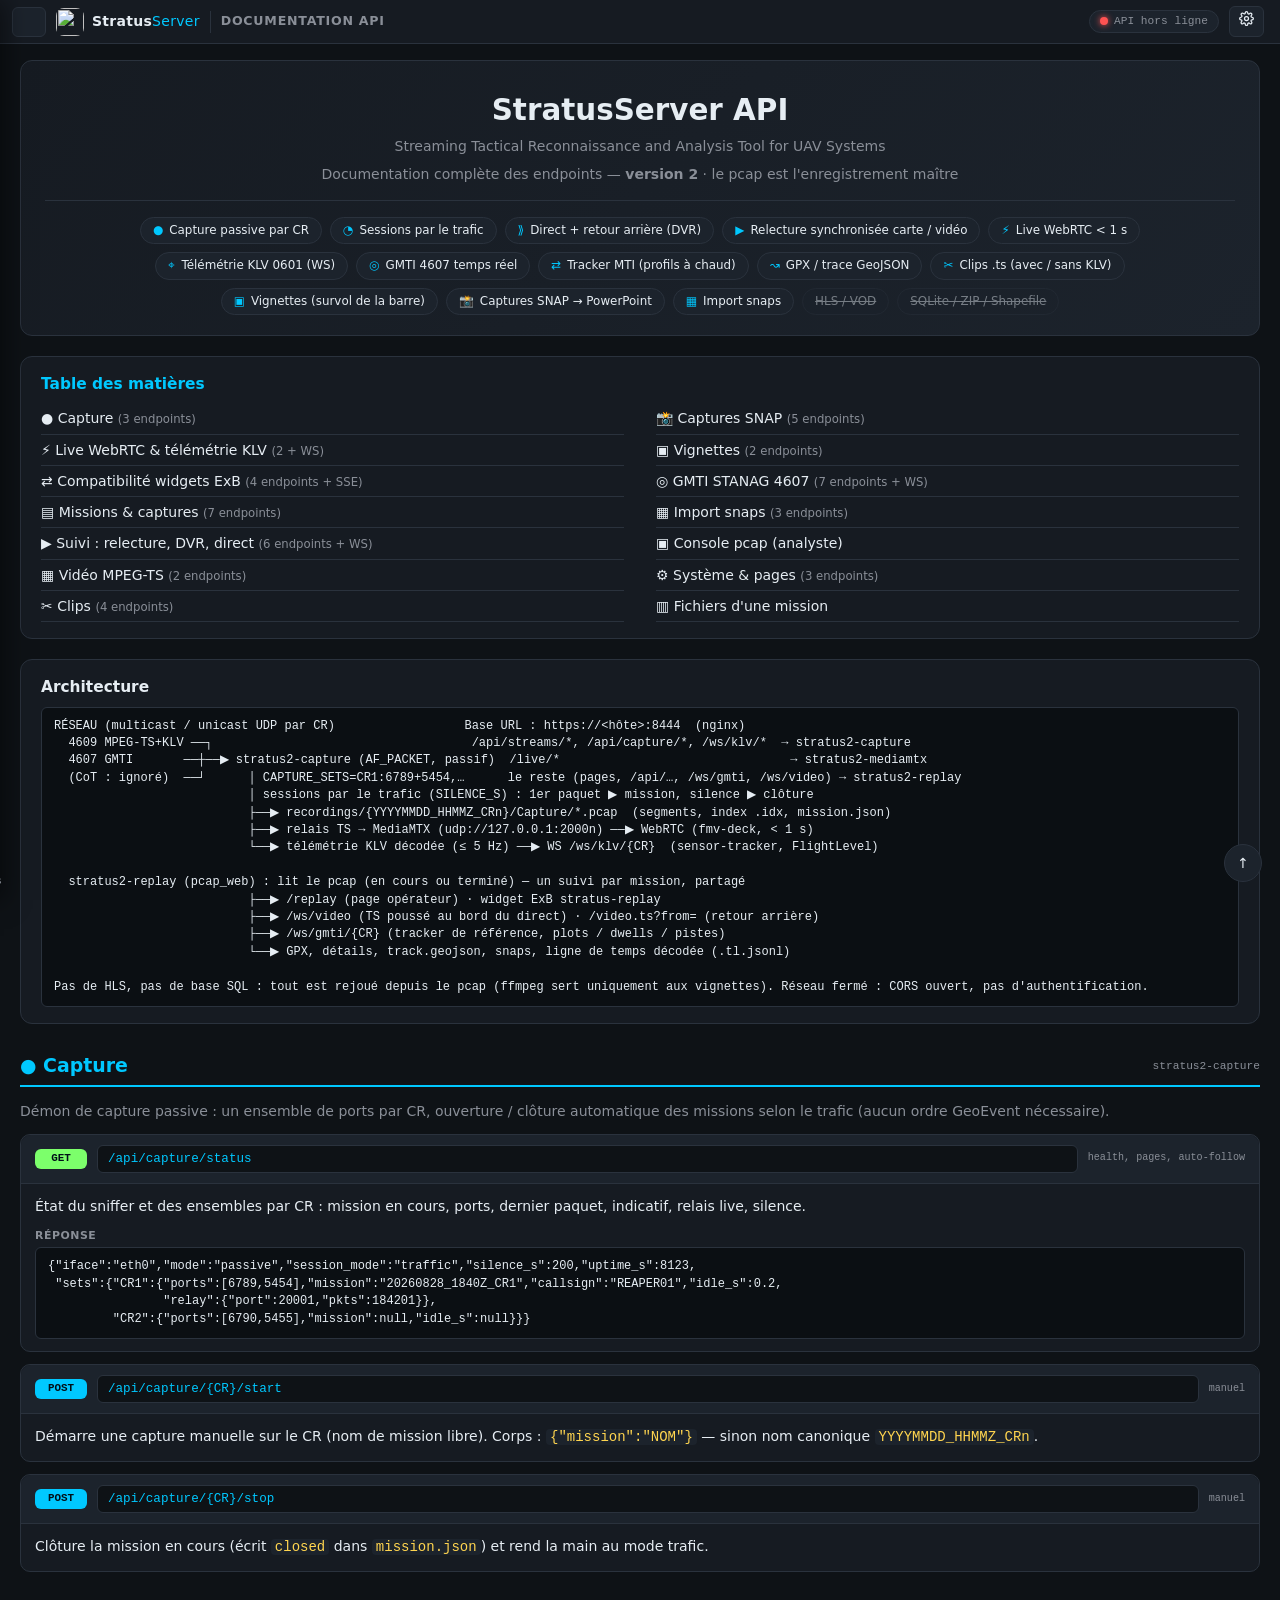
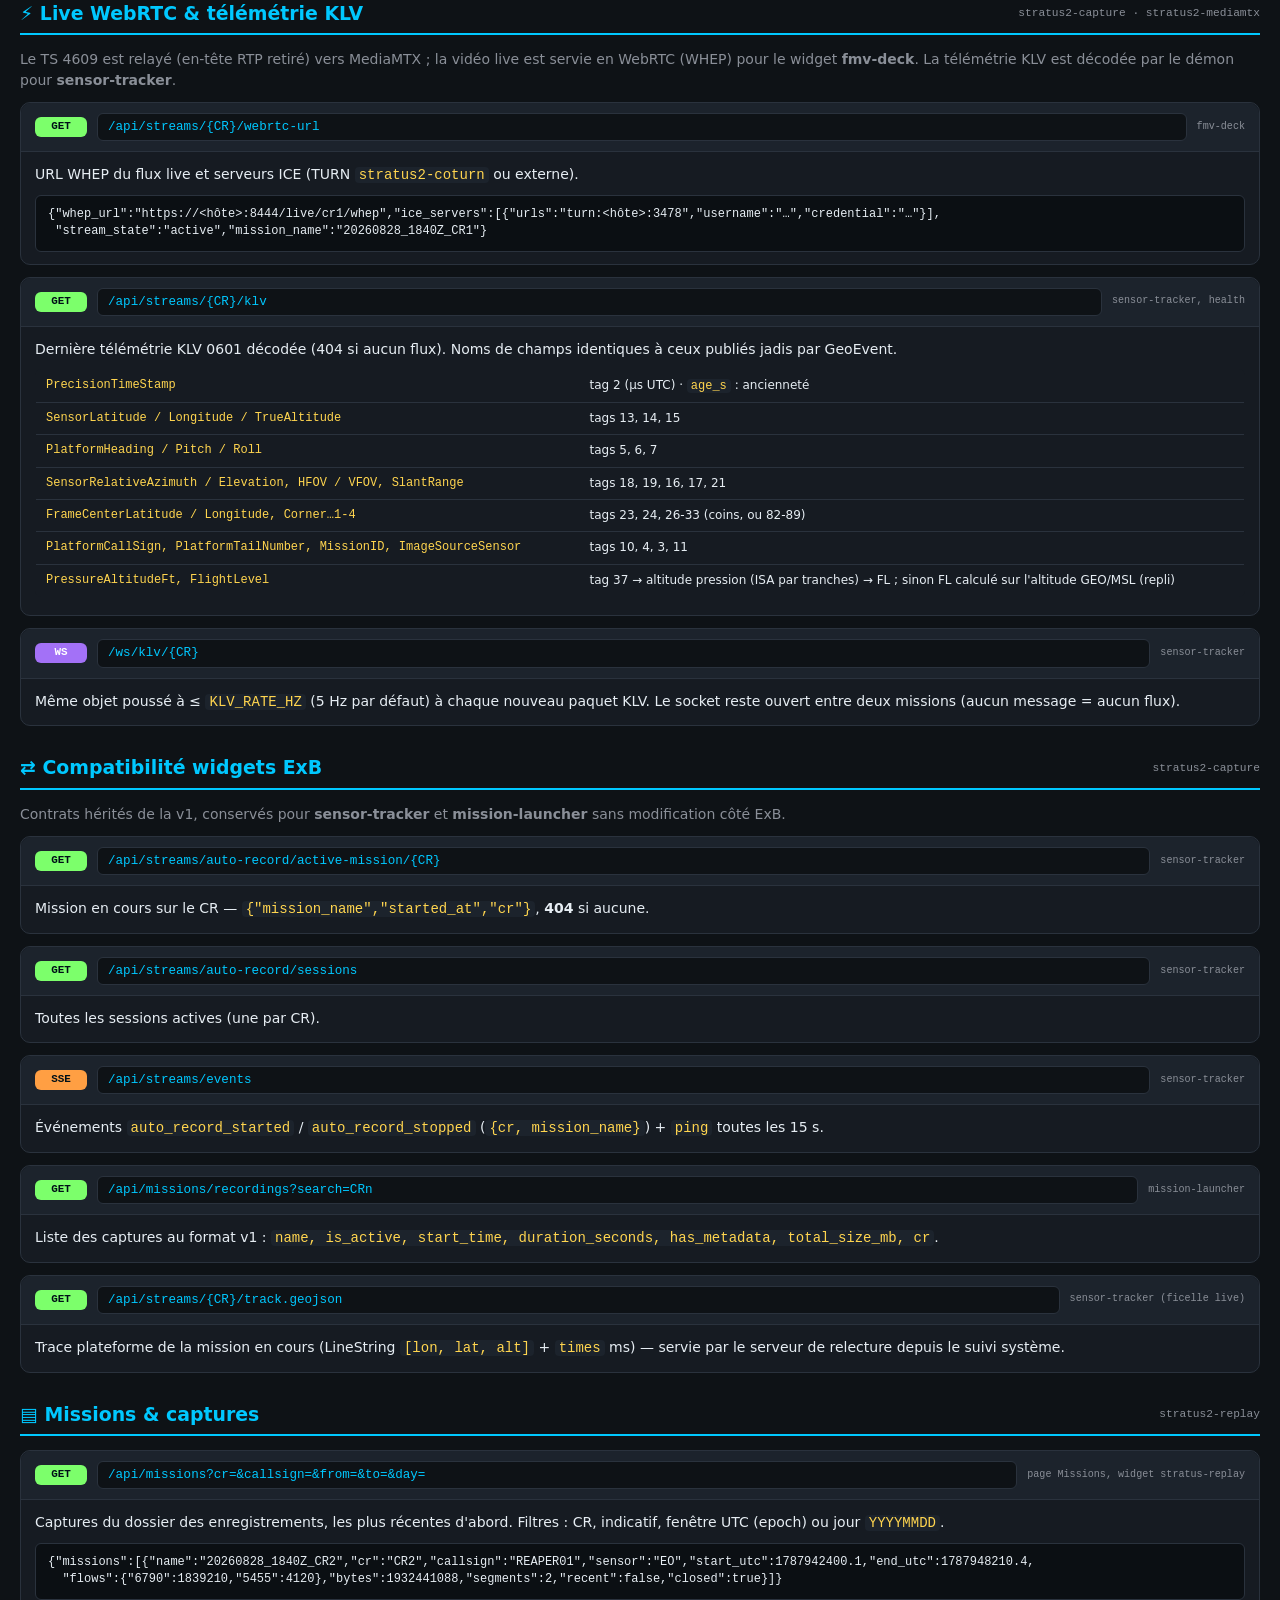
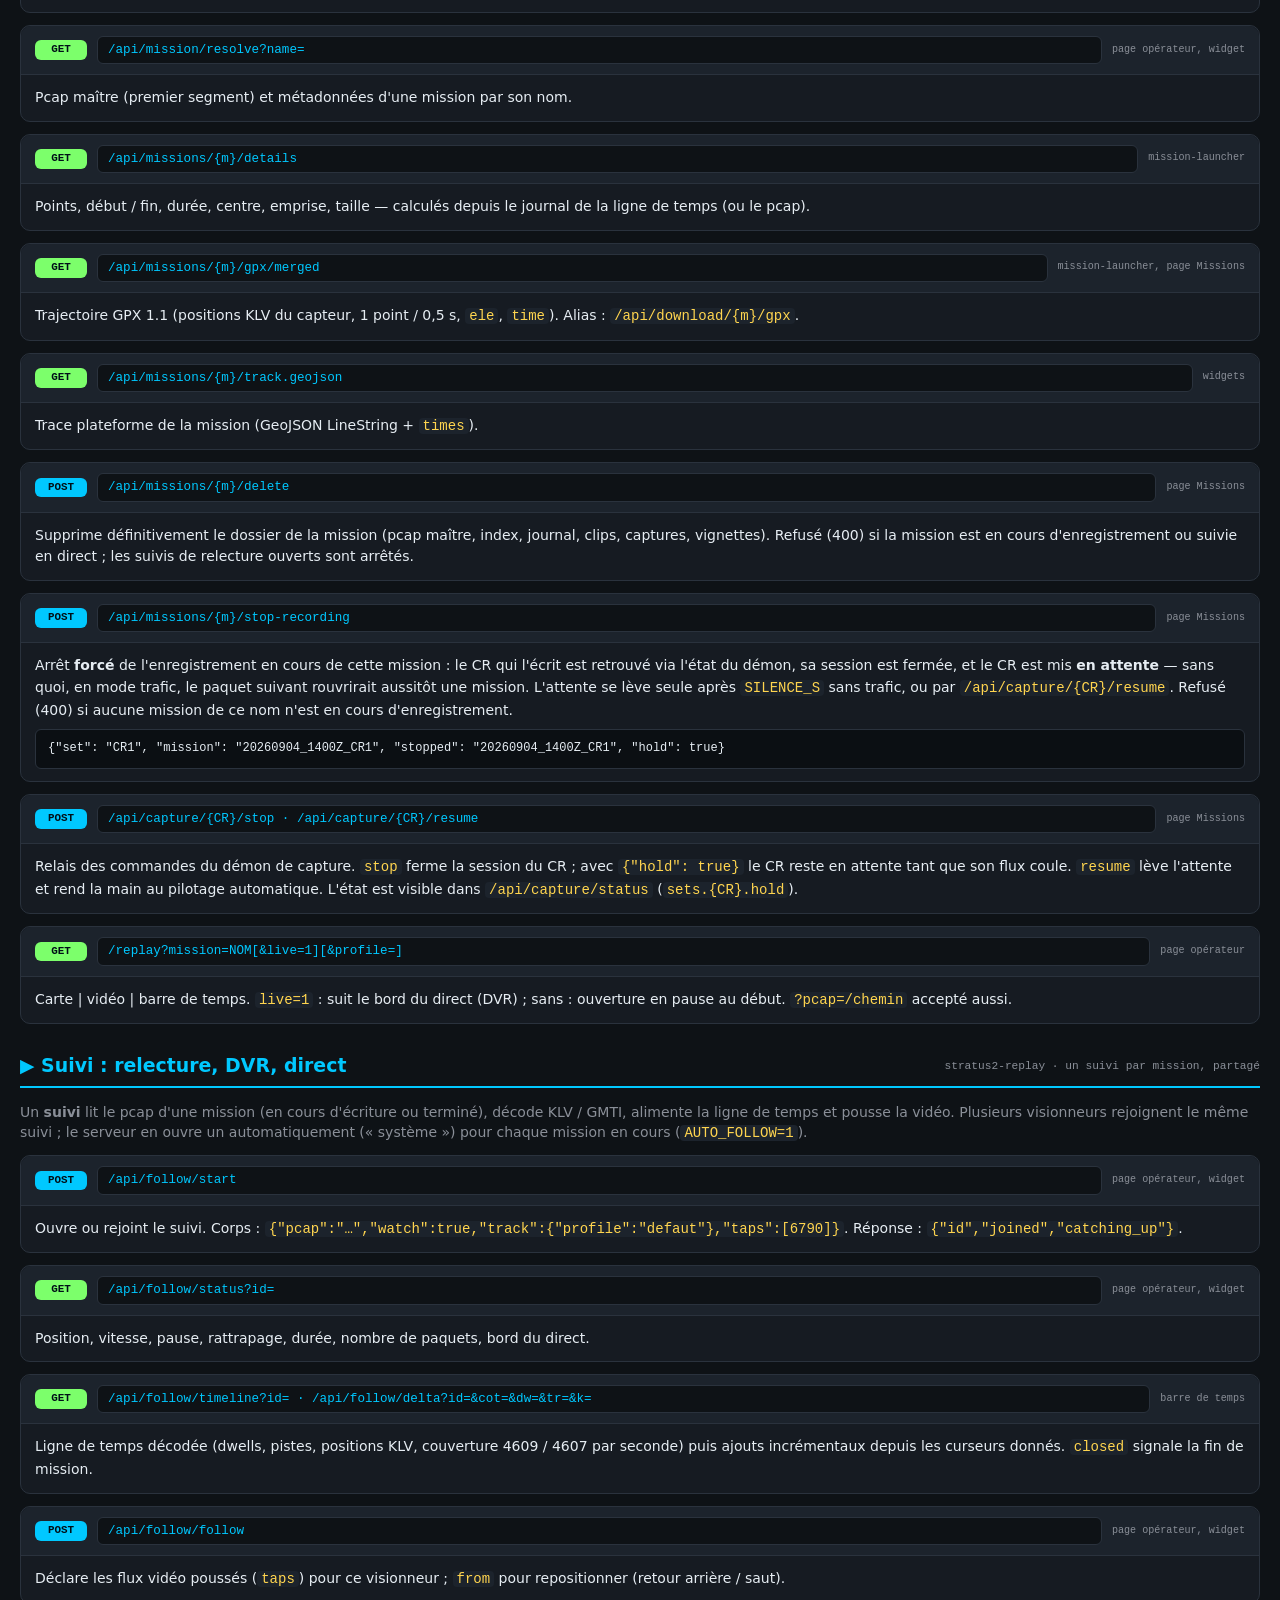
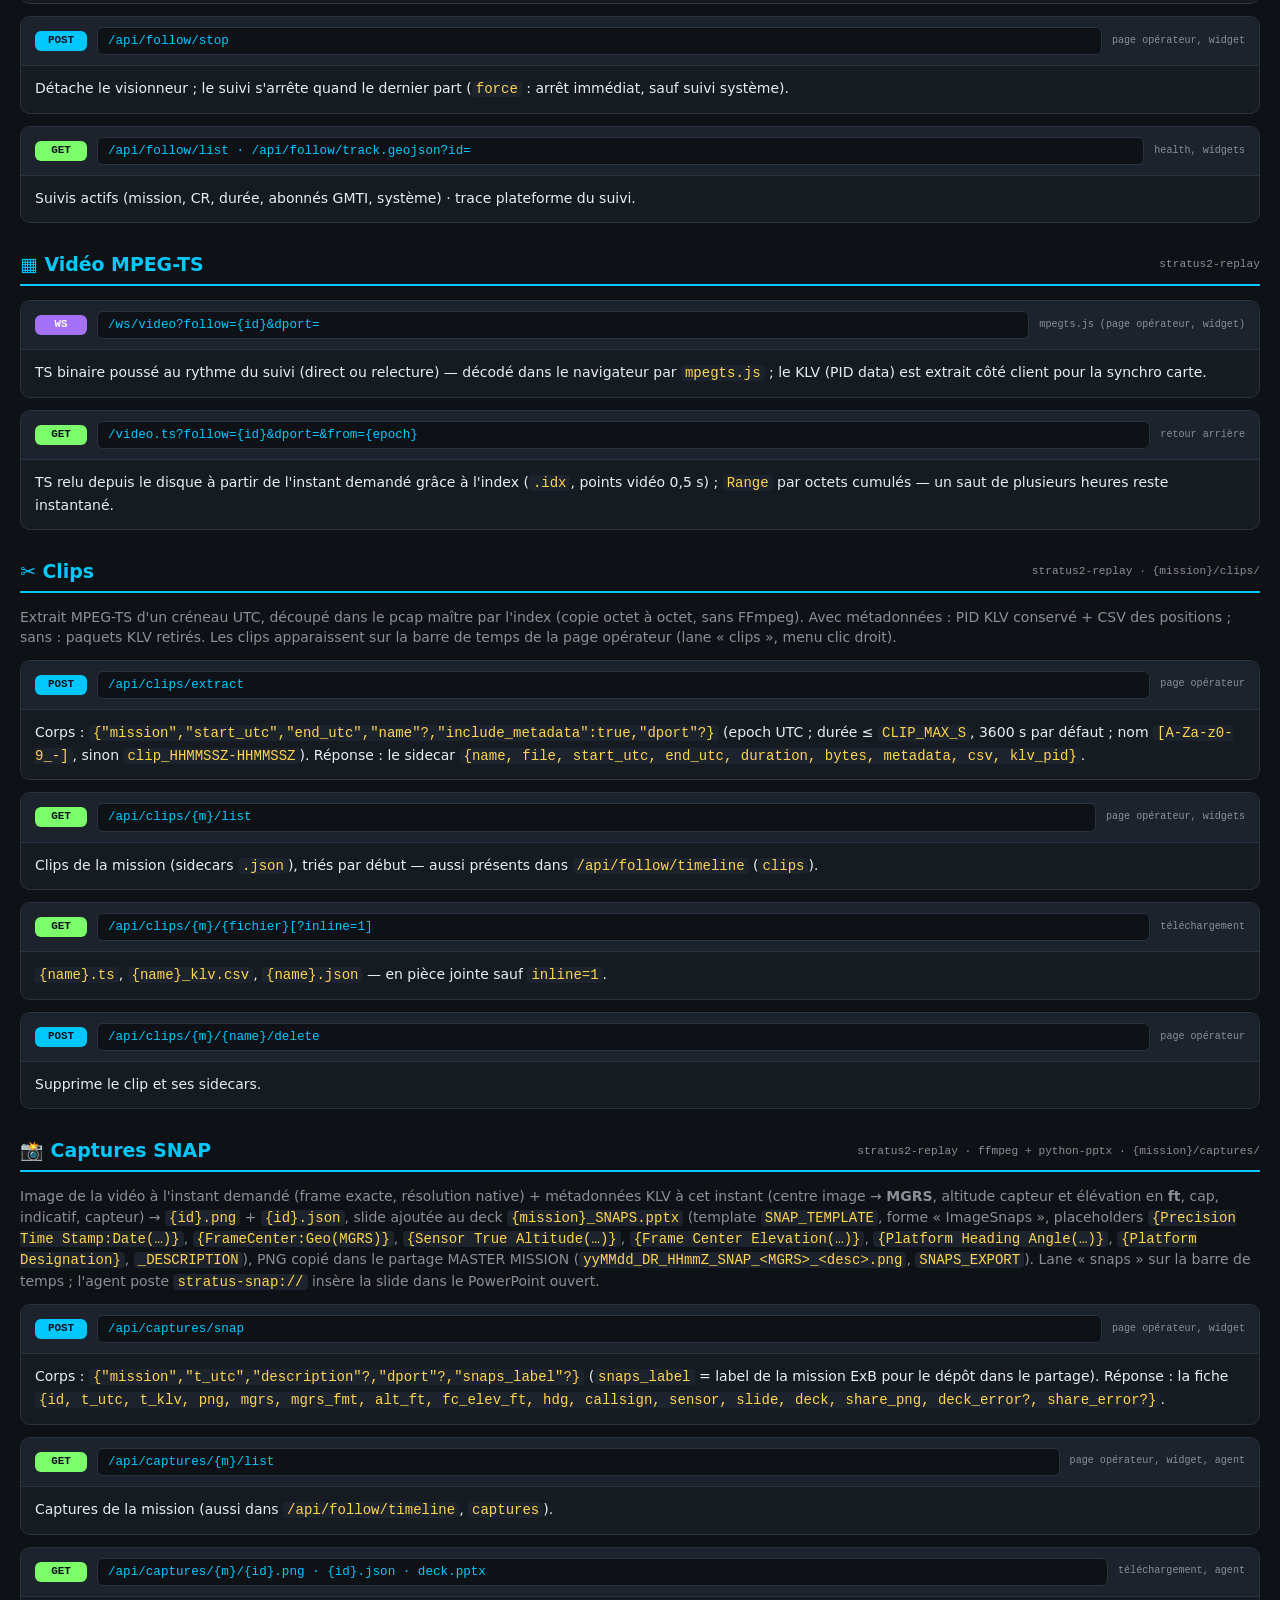
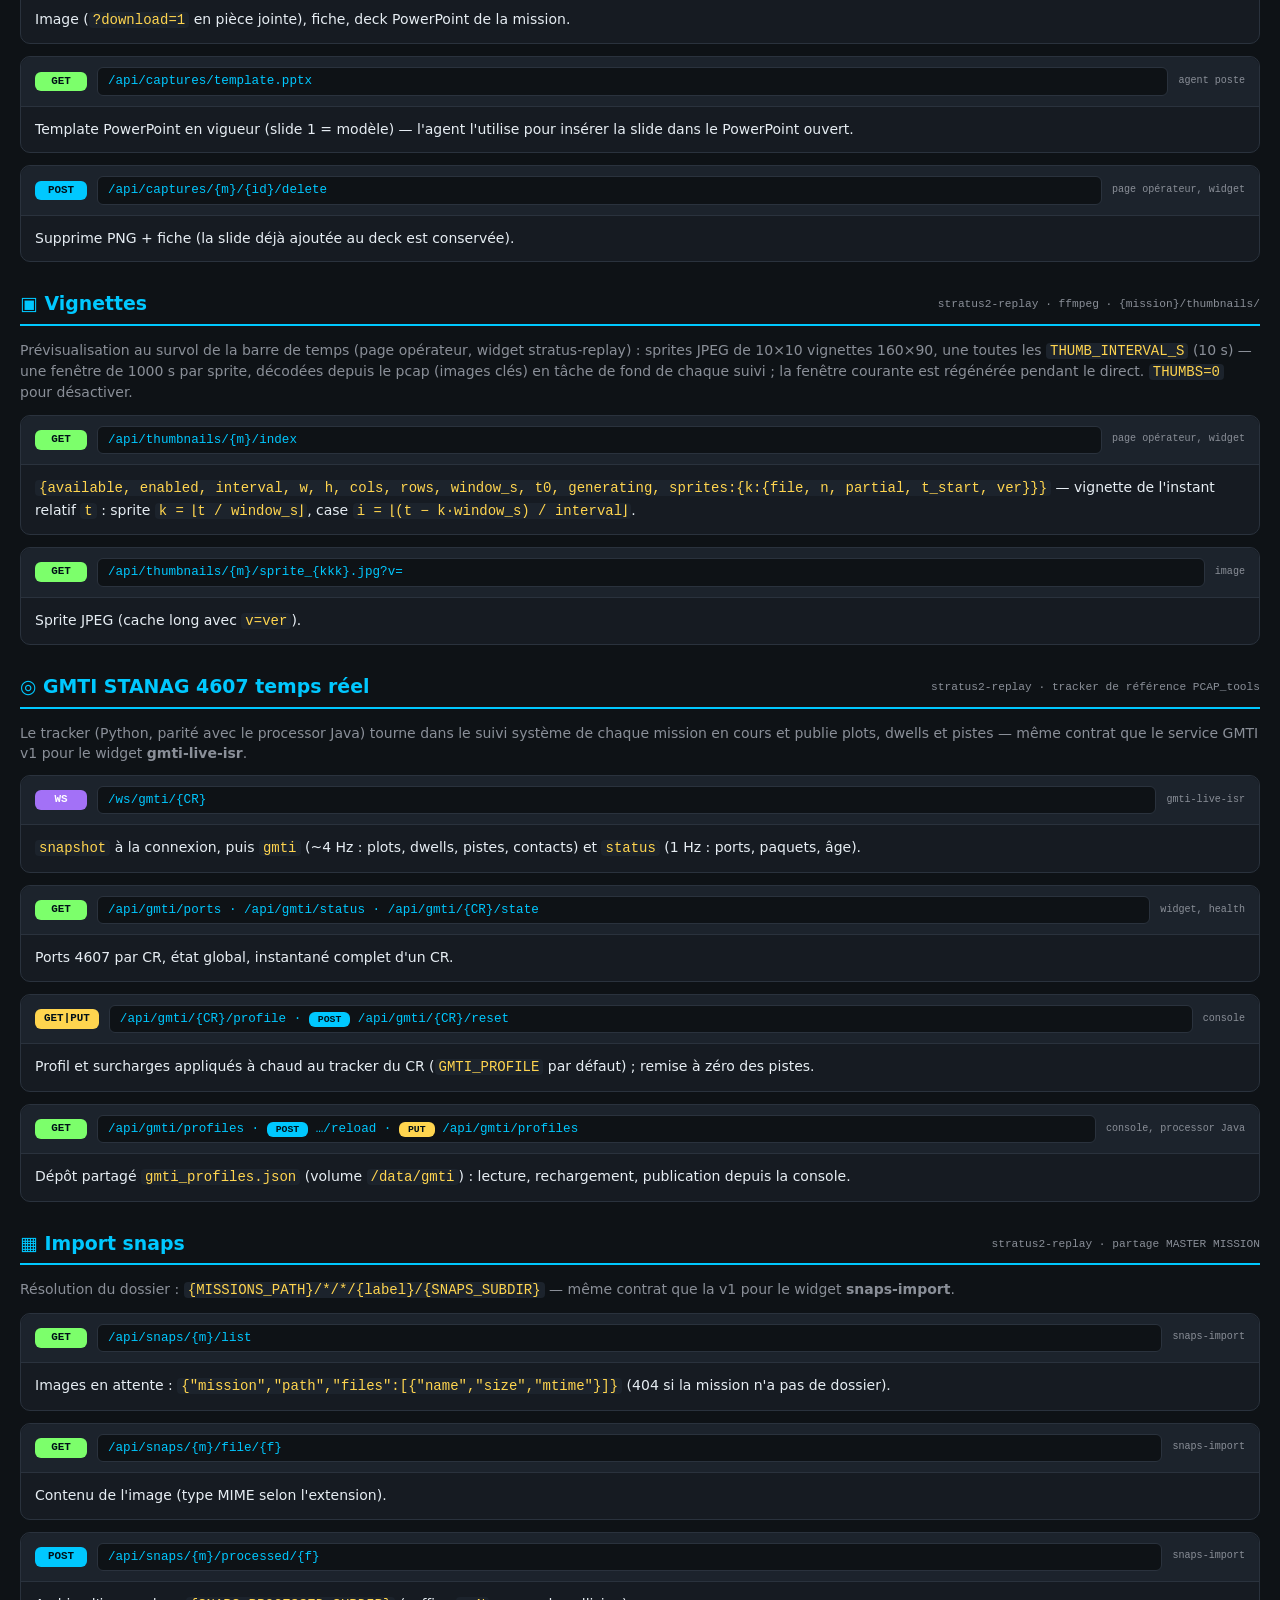
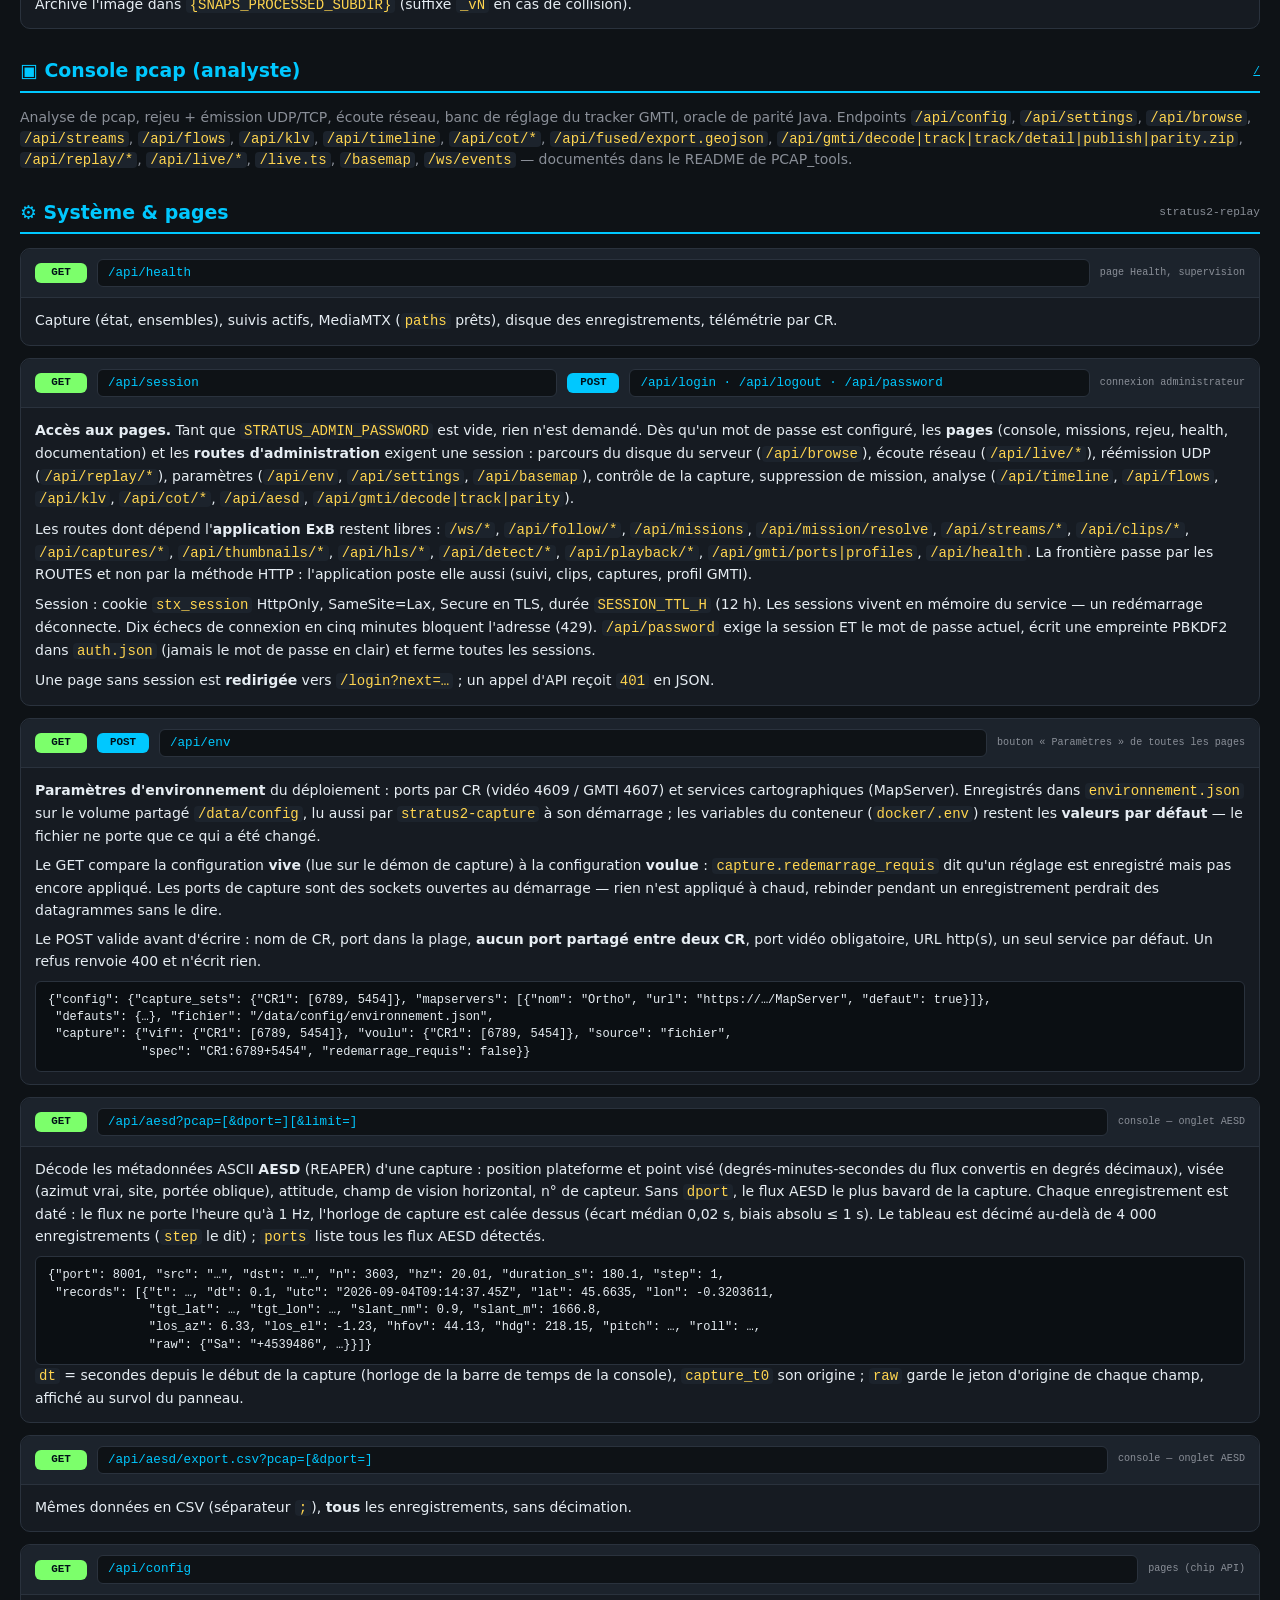
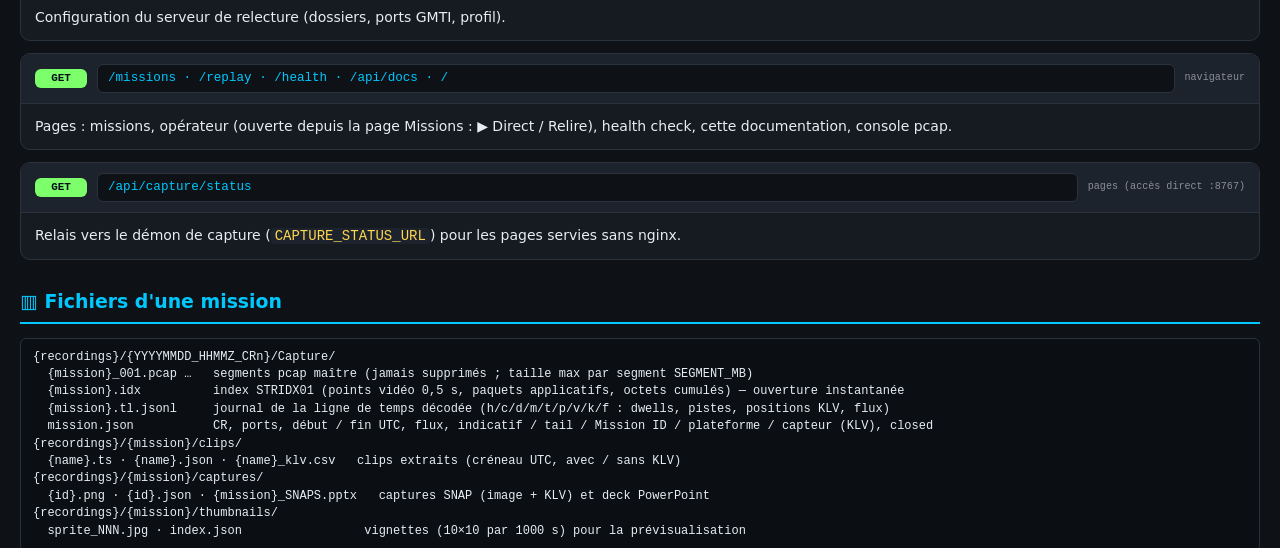
==== pcap_web/static/apidocs.html @ b89036e8 "feat(acces): connexion administrateur sur les pages, API de l'application ExB laissée libre Les page" ====
<!doctype html>
<html lang="fr">
<head>
<meta charset="utf-8">
<title>STRATUS - Documentation API</title>
<meta name="viewport" content="width=device-width, initial-scale=1">
<link rel="icon" href="../static/favicon.ico">
<link rel="stylesheet" href="../static/style.css">
<link rel="stylesheet" href="../static/pages.css">
</head>
<body class="page" data-page="docs">
<nav class="pg-nav">
  <button id="stx-burger" class="stx-burger" aria-label="Menu" aria-expanded="false"><span></span><span></span><span></span></button>
  <a class="pg-brand" href="../missions"><img src="../static/stratus.png" alt=""><b>Stratus<span>Server</span></b></a>
  <span class="pg-sep"></span><span class="pg-title">Documentation API</span>
  <span class="pg-spacer"></span>
  <span class="pg-chip" id="api-chip"><span class="dot"></span> …</span>
</nav>
<main class="pg doc" id="top">

  <div class="doc-header">
    <h1>StratusServer API</h1>
    <h2>Streaming Tactical Reconnaissance and Analysis Tool for UAV Systems</h2>
    <p>Documentation complète des endpoints — <b>version 2</b> · le pcap est l'enregistrement maître</p>
    <div class="doc-features">
      <span><i>●</i> Capture passive par CR</span>
      <span><i>◔</i> Sessions par le trafic</span>
      <span><i>⟫</i> Direct + retour arrière (DVR)</span>
      <span><i>▶</i> Relecture synchronisée carte / vidéo</span>
      <span><i>⚡</i> Live WebRTC &lt; 1 s</span>
      <span><i>⌖</i> Télémétrie KLV 0601 (WS)</span>
      <span><i>◎</i> GMTI 4607 temps réel</span>
      <span><i>⇄</i> Tracker MTI (profils à chaud)</span>
      <span><i>↝</i> GPX / trace GeoJSON</span>
      <span><i>✂</i> Clips .ts (avec / sans KLV)</span>
      <span><i>▣</i> Vignettes (survol de la barre)</span>
      <span><i>📸</i> Captures SNAP → PowerPoint</span>
      <span><i>▦</i> Import snaps</span>
      <span class="off">HLS / VOD</span>
      <span class="off">SQLite / ZIP / Shapefile</span>
    </div>
  </div>

  <div class="doc-toc">
    <h2>Table des matières</h2>
    <ul>
      <li><a href="#capture">● Capture <small>(3 endpoints)</small></a></li>
      <li><a href="#live">⚡ Live WebRTC &amp; télémétrie KLV <small>(2 + WS)</small></a></li>
      <li><a href="#compat">⇄ Compatibilité widgets ExB <small>(4 endpoints + SSE)</small></a></li>
      <li><a href="#missions">▤ Missions &amp; captures <small>(7 endpoints)</small></a></li>
      <li><a href="#follow">▶ Suivi : relecture, DVR, direct <small>(6 endpoints + WS)</small></a></li>
      <li><a href="#video">▦ Vidéo MPEG-TS <small>(2 endpoints)</small></a></li>
      <li><a href="#clips">✂ Clips <small>(4 endpoints)</small></a></li>
      <li><a href="#captures">📸 Captures SNAP <small>(5 endpoints)</small></a></li>
      <li><a href="#thumbnails">▣ Vignettes <small>(2 endpoints)</small></a></li>
      <li><a href="#gmti">◎ GMTI STANAG 4607 <small>(7 endpoints + WS)</small></a></li>
      <li><a href="#snaps">▦ Import snaps <small>(3 endpoints)</small></a></li>
      <li><a href="#console">▣ Console pcap (analyste)</a></li>
      <li><a href="#system">⚙ Système &amp; pages <small>(3 endpoints)</small></a></li>
      <li><a href="#files">▥ Fichiers d'une mission</a></li>
    </ul>
  </div>

  <div class="doc-arch">
    <h2>Architecture</h2>
    <pre class="pg">RÉSEAU (multicast / unicast UDP par CR)                  Base URL : https://&lt;hôte&gt;:8444  (nginx)
  4609 MPEG-TS+KLV ──┐                                    /api/streams/*, /api/capture/*, /ws/klv/*  → stratus2-capture
  4607 GMTI       ──┼──▶ stratus2-capture (AF_PACKET, passif)  /live/*                                → stratus2-mediamtx
  (CoT : ignoré)  ──┘      │ CAPTURE_SETS=CR1:6789+5454,…      le reste (pages, /api/…, /ws/gmti, /ws/video) → stratus2-replay
                           │ sessions par le trafic (SILENCE_S) : 1er paquet ▶ mission, silence ▶ clôture
                           ├──▶ recordings/{YYYYMMDD_HHMMZ_CRn}/Capture/*.pcap  (segments, index .idx, mission.json)
                           ├──▶ relais TS → MediaMTX (udp://127.0.0.1:2000n) ──▶ WebRTC (fmv-deck, &lt; 1 s)
                           └──▶ télémétrie KLV décodée (≤ 5 Hz) ──▶ WS /ws/klv/{CR}  (sensor-tracker, FlightLevel)

  stratus2-replay (pcap_web) : lit le pcap (en cours ou terminé) — un suivi par mission, partagé
                           ├──▶ /replay (page opérateur) · widget ExB stratus-replay
                           ├──▶ /ws/video (TS poussé au bord du direct) · /video.ts?from= (retour arrière)
                           ├──▶ /ws/gmti/{CR} (tracker de référence, plots / dwells / pistes)
                           └──▶ GPX, détails, track.geojson, snaps, ligne de temps décodée (.tl.jsonl)

Pas de HLS, pas de base SQL : tout est rejoué depuis le pcap (ffmpeg sert uniquement aux vignettes). Réseau fermé : CORS ouvert, pas d'authentification.</pre>
  </div>

  <!-- ───────────── CAPTURE ───────────── -->
  <section class="doc-section" id="capture">
    <h2>● Capture <small>stratus2-capture</small></h2>
    <p>Démon de capture passive : un ensemble de ports par CR, ouverture / clôture automatique des missions selon le trafic (aucun ordre GeoEvent nécessaire).</p>

    <div class="ep"><div class="ep-head"><span class="m get">GET</span><span class="ep-path">/api/capture/status</span><span class="ep-who">health, pages, auto-follow</span></div>
      <div class="ep-body"><p>État du sniffer et des ensembles par CR : mission en cours, ports, dernier paquet, indicatif, relais live, silence.</p>
      <h4>Réponse</h4><pre class="pg">{"iface":"eth0","mode":"passive","session_mode":"traffic","silence_s":200,"uptime_s":8123,
 "sets":{"CR1":{"ports":[6789,5454],"mission":"20260828_1840Z_CR1","callsign":"REAPER01","idle_s":0.2,
                "relay":{"port":20001,"pkts":184201}},
         "CR2":{"ports":[6790,5455],"mission":null,"idle_s":null}}}</pre></div></div>

    <div class="ep"><div class="ep-head"><span class="m post">POST</span><span class="ep-path">/api/capture/{CR}/start</span><span class="ep-who">manuel</span></div>
      <div class="ep-body"><p>Démarre une capture manuelle sur le CR (nom de mission libre). Corps : <code>{"mission":"NOM"}</code> — sinon nom canonique <code>YYYYMMDD_HHMMZ_CRn</code>.</p></div></div>

    <div class="ep"><div class="ep-head"><span class="m post">POST</span><span class="ep-path">/api/capture/{CR}/stop</span><span class="ep-who">manuel</span></div>
      <div class="ep-body"><p>Clôture la mission en cours (écrit <code>closed</code> dans <code>mission.json</code>) et rend la main au mode trafic.</p></div></div>
  </section>

  <!-- ───────────── LIVE ───────────── -->
  <section class="doc-section" id="live">
    <h2>⚡ Live WebRTC &amp; télémétrie KLV <small>stratus2-capture · stratus2-mediamtx</small></h2>
    <p>Le TS 4609 est relayé (en-tête RTP retiré) vers MediaMTX ; la vidéo live est servie en WebRTC (WHEP) pour le widget <b>fmv-deck</b>. La télémétrie KLV est décodée par le démon pour <b>sensor-tracker</b>.</p>

    <div class="ep"><div class="ep-head"><span class="m get">GET</span><span class="ep-path">/api/streams/{CR}/webrtc-url</span><span class="ep-who">fmv-deck</span></div>
      <div class="ep-body"><p>URL WHEP du flux live et serveurs ICE (TURN <code>stratus2-coturn</code> ou externe).</p>
      <pre class="pg">{"whep_url":"https://&lt;hôte&gt;:8444/live/cr1/whep","ice_servers":[{"urls":"turn:&lt;hôte&gt;:3478","username":"…","credential":"…"}],
 "stream_state":"active","mission_name":"20260828_1840Z_CR1"}</pre></div></div>

    <div class="ep"><div class="ep-head"><span class="m get">GET</span><span class="ep-path">/api/streams/{CR}/klv</span><span class="ep-who">sensor-tracker, health</span></div>
      <div class="ep-body"><p>Dernière télémétrie KLV 0601 décodée (404 si aucun flux). Noms de champs identiques à ceux publiés jadis par GeoEvent.</p>
      <table class="pg"><tbody>
        <tr><td>PrecisionTimeStamp</td><td>tag 2 (µs UTC) · <code>age_s</code> : ancienneté</td></tr>
        <tr><td>SensorLatitude / Longitude / TrueAltitude</td><td>tags 13, 14, 15</td></tr>
        <tr><td>PlatformHeading / Pitch / Roll</td><td>tags 5, 6, 7</td></tr>
        <tr><td>SensorRelativeAzimuth / Elevation, HFOV / VFOV, SlantRange</td><td>tags 18, 19, 16, 17, 21</td></tr>
        <tr><td>FrameCenterLatitude / Longitude, Corner…1-4</td><td>tags 23, 24, 26-33 (coins, ou 82-89)</td></tr>
        <tr><td>PlatformCallSign, PlatformTailNumber, MissionID, ImageSourceSensor</td><td>tags 10, 4, 3, 11</td></tr>
        <tr><td>PressureAltitudeFt, FlightLevel</td><td>tag 37 → altitude pression (ISA par tranches) → FL ; sinon FL calculé sur l'altitude GEO/MSL (repli)</td></tr>
      </tbody></table></div></div>

    <div class="ep"><div class="ep-head"><span class="m ws">WS</span><span class="ep-path">/ws/klv/{CR}</span><span class="ep-who">sensor-tracker</span></div>
      <div class="ep-body"><p>Même objet poussé à ≤ <code>KLV_RATE_HZ</code> (5 Hz par défaut) à chaque nouveau paquet KLV. Le socket reste ouvert entre deux missions (aucun message = aucun flux).</p></div></div>
  </section>

  <!-- ───────────── COMPAT ───────────── -->
  <section class="doc-section" id="compat">
    <h2>⇄ Compatibilité widgets ExB <small>stratus2-capture</small></h2>
    <p>Contrats hérités de la v1, conservés pour <b>sensor-tracker</b> et <b>mission-launcher</b> sans modification côté ExB.</p>

    <div class="ep"><div class="ep-head"><span class="m get">GET</span><span class="ep-path">/api/streams/auto-record/active-mission/{CR}</span><span class="ep-who">sensor-tracker</span></div>
      <div class="ep-body"><p>Mission en cours sur le CR — <code>{"mission_name","started_at","cr"}</code>, <b>404</b> si aucune.</p></div></div>

    <div class="ep"><div class="ep-head"><span class="m get">GET</span><span class="ep-path">/api/streams/auto-record/sessions</span><span class="ep-who">sensor-tracker</span></div>
      <div class="ep-body"><p>Toutes les sessions actives (une par CR).</p></div></div>

    <div class="ep"><div class="ep-head"><span class="m sse">SSE</span><span class="ep-path">/api/streams/events</span><span class="ep-who">sensor-tracker</span></div>
      <div class="ep-body"><p>Événements <code>auto_record_started</code> / <code>auto_record_stopped</code> (<code>{cr, mission_name}</code>) + <code>ping</code> toutes les 15 s.</p></div></div>

    <div class="ep"><div class="ep-head"><span class="m get">GET</span><span class="ep-path">/api/missions/recordings?search=CRn</span><span class="ep-who">mission-launcher</span></div>
      <div class="ep-body"><p>Liste des captures au format v1 : <code>name, is_active, start_time, duration_seconds, has_metadata, total_size_mb, cr</code>.</p></div></div>

    <div class="ep"><div class="ep-head"><span class="m get">GET</span><span class="ep-path">/api/streams/{CR}/track.geojson</span><span class="ep-who">sensor-tracker (ficelle live)</span></div>
      <div class="ep-body"><p>Trace plateforme de la mission en cours (LineString <code>[lon, lat, alt]</code> + <code>times</code> ms) — servie par le serveur de relecture depuis le suivi système.</p></div></div>
  </section>

  <!-- ───────────── MISSIONS ───────────── -->
  <section class="doc-section" id="missions">
    <h2>▤ Missions &amp; captures <small>stratus2-replay</small></h2>

    <div class="ep"><div class="ep-head"><span class="m get">GET</span><span class="ep-path">/api/missions?cr=&amp;callsign=&amp;from=&amp;to=&amp;day=</span><span class="ep-who">page Missions, widget stratus-replay</span></div>
      <div class="ep-body"><p>Captures du dossier des enregistrements, les plus récentes d'abord. Filtres : CR, indicatif, fenêtre UTC (epoch) ou jour <code>YYYYMMDD</code>.</p>
      <pre class="pg">{"missions":[{"name":"20260828_1840Z_CR2","cr":"CR2","callsign":"REAPER01","sensor":"EO","start_utc":1787942400.1,"end_utc":1787948210.4,
  "flows":{"6790":1839210,"5455":4120},"bytes":1932441088,"segments":2,"recent":false,"closed":true}]}</pre></div></div>

    <div class="ep"><div class="ep-head"><span class="m get">GET</span><span class="ep-path">/api/mission/resolve?name=</span><span class="ep-who">page opérateur, widget</span></div>
      <div class="ep-body"><p>Pcap maître (premier segment) et métadonnées d'une mission par son nom.</p></div></div>

    <div class="ep"><div class="ep-head"><span class="m get">GET</span><span class="ep-path">/api/missions/{m}/details</span><span class="ep-who">mission-launcher</span></div>
      <div class="ep-body"><p>Points, début / fin, durée, centre, emprise, taille — calculés depuis le journal de la ligne de temps (ou le pcap).</p></div></div>

    <div class="ep"><div class="ep-head"><span class="m get">GET</span><span class="ep-path">/api/missions/{m}/gpx/merged</span><span class="ep-who">mission-launcher, page Missions</span></div>
      <div class="ep-body"><p>Trajectoire GPX 1.1 (positions KLV du capteur, 1 point / 0,5 s, <code>ele</code>, <code>time</code>). Alias : <code>/api/download/{m}/gpx</code>.</p></div></div>

    <div class="ep"><div class="ep-head"><span class="m get">GET</span><span class="ep-path">/api/missions/{m}/track.geojson</span><span class="ep-who">widgets</span></div>
      <div class="ep-body"><p>Trace plateforme de la mission (GeoJSON LineString + <code>times</code>).</p></div></div>

    <div class="ep"><div class="ep-head"><span class="m post">POST</span><span class="ep-path">/api/missions/{m}/delete</span><span class="ep-who">page Missions</span></div>
      <div class="ep-body"><p>Supprime définitivement le dossier de la mission (pcap maître, index, journal, clips, captures, vignettes). Refusé (400) si la mission est en cours d'enregistrement ou suivie en direct ; les suivis de relecture ouverts sont arrêtés.</p></div></div>
    <div class="ep"><div class="ep-head"><span class="m post">POST</span><span class="ep-path">/api/missions/{m}/stop-recording</span><span class="ep-who">page Missions</span></div>
      <div class="ep-body"><p>Arrêt <b>forcé</b> de l'enregistrement en cours de cette mission : le CR qui l'écrit est retrouvé via l'état du démon, sa session est fermée, et le CR est mis <b>en attente</b> — sans quoi, en mode trafic, le paquet suivant rouvrirait aussitôt une mission. L'attente se lève seule après <code>SILENCE_S</code> sans trafic, ou par <code>/api/capture/{CR}/resume</code>. Refusé (400) si aucune mission de ce nom n'est en cours d'enregistrement.</p>
      <pre class="pg">{"set": "CR1", "mission": "20260904_1400Z_CR1", "stopped": "20260904_1400Z_CR1", "hold": true}</pre></div></div>
    <div class="ep"><div class="ep-head"><span class="m post">POST</span><span class="ep-path">/api/capture/{CR}/stop · /api/capture/{CR}/resume</span><span class="ep-who">page Missions</span></div>
      <div class="ep-body"><p>Relais des commandes du démon de capture. <code>stop</code> ferme la session du CR ; avec <code>{"hold": true}</code> le CR reste en attente tant que son flux coule. <code>resume</code> lève l'attente et rend la main au pilotage automatique. L'état est visible dans <code>/api/capture/status</code> (<code>sets.{CR}.hold</code>).</p></div></div>
    <div class="ep"><div class="ep-head"><span class="m get">GET</span><span class="ep-path">/replay?mission=NOM[&amp;live=1][&amp;profile=]</span><span class="ep-who">page opérateur</span></div>
      <div class="ep-body"><p>Carte | vidéo | barre de temps. <code>live=1</code> : suit le bord du direct (DVR) ; sans : ouverture en pause au début. <code>?pcap=/chemin</code> accepté aussi.</p></div></div>
  </section>

  <!-- ───────────── FOLLOW ───────────── -->
  <section class="doc-section" id="follow">
    <h2>▶ Suivi : relecture, DVR, direct <small>stratus2-replay · un suivi par mission, partagé</small></h2>
    <p>Un <b>suivi</b> lit le pcap d'une mission (en cours d'écriture ou terminé), décode KLV / GMTI, alimente la ligne de temps et pousse la vidéo. Plusieurs visionneurs rejoignent le même suivi ; le serveur en ouvre un automatiquement (« système ») pour chaque mission en cours (<code>AUTO_FOLLOW=1</code>).</p>

    <div class="ep"><div class="ep-head"><span class="m post">POST</span><span class="ep-path">/api/follow/start</span><span class="ep-who">page opérateur, widget</span></div>
      <div class="ep-body"><p>Ouvre ou rejoint le suivi. Corps : <code>{"pcap":"…","watch":true,"track":{"profile":"defaut"},"taps":[6790]}</code>. Réponse : <code>{"id","joined","catching_up"}</code>.</p></div></div>

    <div class="ep"><div class="ep-head"><span class="m get">GET</span><span class="ep-path">/api/follow/status?id=</span><span class="ep-who">page opérateur, widget</span></div>
      <div class="ep-body"><p>Position, vitesse, pause, rattrapage, durée, nombre de paquets, bord du direct.</p></div></div>

    <div class="ep"><div class="ep-head"><span class="m get">GET</span><span class="ep-path">/api/follow/timeline?id= · /api/follow/delta?id=&amp;cot=&amp;dw=&amp;tr=&amp;k=</span><span class="ep-who">barre de temps</span></div>
      <div class="ep-body"><p>Ligne de temps décodée (dwells, pistes, positions KLV, couverture 4609 / 4607 par seconde) puis ajouts incrémentaux depuis les curseurs donnés. <code>closed</code> signale la fin de mission.</p></div></div>

    <div class="ep"><div class="ep-head"><span class="m post">POST</span><span class="ep-path">/api/follow/follow</span><span class="ep-who">page opérateur, widget</span></div>
      <div class="ep-body"><p>Déclare les flux vidéo poussés (<code>taps</code>) pour ce visionneur ; <code>from</code> pour repositionner (retour arrière / saut).</p></div></div>

    <div class="ep"><div class="ep-head"><span class="m post">POST</span><span class="ep-path">/api/follow/stop</span><span class="ep-who">page opérateur, widget</span></div>
      <div class="ep-body"><p>Détache le visionneur ; le suivi s'arrête quand le dernier part (<code>force</code> : arrêt immédiat, sauf suivi système).</p></div></div>

    <div class="ep"><div class="ep-head"><span class="m get">GET</span><span class="ep-path">/api/follow/list · /api/follow/track.geojson?id=</span><span class="ep-who">health, widgets</span></div>
      <div class="ep-body"><p>Suivis actifs (mission, CR, durée, abonnés GMTI, système) · trace plateforme du suivi.</p></div></div>
  </section>

  <!-- ───────────── VIDEO ───────────── -->
  <section class="doc-section" id="video">
    <h2>▦ Vidéo MPEG-TS <small>stratus2-replay</small></h2>
    <div class="ep"><div class="ep-head"><span class="m ws">WS</span><span class="ep-path">/ws/video?follow={id}&amp;dport=</span><span class="ep-who">mpegts.js (page opérateur, widget)</span></div>
      <div class="ep-body"><p>TS binaire poussé au rythme du suivi (direct ou relecture) — décodé dans le navigateur par <code>mpegts.js</code> ; le KLV (PID data) est extrait côté client pour la synchro carte.</p></div></div>
    <div class="ep"><div class="ep-head"><span class="m get">GET</span><span class="ep-path">/video.ts?follow={id}&amp;dport=&amp;from={epoch}</span><span class="ep-who">retour arrière</span></div>
      <div class="ep-body"><p>TS relu depuis le disque à partir de l'instant demandé grâce à l'index (<code>.idx</code>, points vidéo 0,5 s) ; <code>Range</code> par octets cumulés — un saut de plusieurs heures reste instantané.</p></div></div>
  </section>

  <!-- ───────────── CLIPS ───────────── -->
  <section class="doc-section" id="clips">
    <h2>✂ Clips <small>stratus2-replay · {mission}/clips/</small></h2>
    <p>Extrait MPEG-TS d'un créneau UTC, découpé dans le pcap maître par l'index (copie octet à octet, sans FFmpeg). Avec métadonnées : PID KLV conservé + CSV des positions ; sans : paquets KLV retirés. Les clips apparaissent sur la barre de temps de la page opérateur (lane « clips », menu clic droit).</p>
    <div class="ep"><div class="ep-head"><span class="m post">POST</span><span class="ep-path">/api/clips/extract</span><span class="ep-who">page opérateur</span></div>
      <div class="ep-body"><p>Corps : <code>{"mission","start_utc","end_utc","name"?,"include_metadata":true,"dport"?}</code> (epoch UTC ; durée ≤ <code>CLIP_MAX_S</code>, 3600 s par défaut ; nom <code>[A-Za-z0-9_-]</code>, sinon <code>clip_HHMMSSZ-HHMMSSZ</code>). Réponse : le sidecar <code>{name, file, start_utc, end_utc, duration, bytes, metadata, csv, klv_pid}</code>.</p></div></div>
    <div class="ep"><div class="ep-head"><span class="m get">GET</span><span class="ep-path">/api/clips/{m}/list</span><span class="ep-who">page opérateur, widgets</span></div>
      <div class="ep-body"><p>Clips de la mission (sidecars <code>.json</code>), triés par début — aussi présents dans <code>/api/follow/timeline</code> (<code>clips</code>).</p></div></div>
    <div class="ep"><div class="ep-head"><span class="m get">GET</span><span class="ep-path">/api/clips/{m}/{fichier}[?inline=1]</span><span class="ep-who">téléchargement</span></div>
      <div class="ep-body"><p><code>{name}.ts</code>, <code>{name}_klv.csv</code>, <code>{name}.json</code> — en pièce jointe sauf <code>inline=1</code>.</p></div></div>
    <div class="ep"><div class="ep-head"><span class="m post">POST</span><span class="ep-path">/api/clips/{m}/{name}/delete</span><span class="ep-who">page opérateur</span></div>
      <div class="ep-body"><p>Supprime le clip et ses sidecars.</p></div></div>
  </section>

  <!-- ───────────── CAPTURES ───────────── -->
  <section class="doc-section" id="captures">
    <h2>📸 Captures SNAP <small>stratus2-replay · ffmpeg + python-pptx · {mission}/captures/</small></h2>
    <p>Image de la vidéo à l'instant demandé (frame exacte, résolution native) + métadonnées KLV à cet instant (centre image → <b>MGRS</b>, altitude capteur et élévation en <b>ft</b>, cap, indicatif, capteur) → <code>{id}.png</code> + <code>{id}.json</code>, slide ajoutée au deck <code>{mission}_SNAPS.pptx</code> (template <code>SNAP_TEMPLATE</code>, forme « ImageSnaps », placeholders <code>{Precision Time Stamp:Date(…)}</code>, <code>{FrameCenter:Geo(MGRS)}</code>, <code>{Sensor True Altitude(…)}</code>, <code>{Frame Center Elevation(…)}</code>, <code>{Platform Heading Angle(…)}</code>, <code>{Platform Designation}</code>, <code>_DESCRIPTION</code>), PNG copié dans le partage MASTER MISSION (<code>yyMMdd_DR_HHmmZ_SNAP_&lt;MGRS&gt;_&lt;desc&gt;.png</code>, <code>SNAPS_EXPORT</code>). Lane « snaps » sur la barre de temps ; l'agent poste <code>stratus-snap://</code> insère la slide dans le PowerPoint ouvert.</p>
    <div class="ep"><div class="ep-head"><span class="m post">POST</span><span class="ep-path">/api/captures/snap</span><span class="ep-who">page opérateur, widget</span></div>
      <div class="ep-body"><p>Corps : <code>{"mission","t_utc","description"?,"dport"?,"snaps_label"?}</code> (<code>snaps_label</code> = label de la mission ExB pour le dépôt dans le partage). Réponse : la fiche <code>{id, t_utc, t_klv, png, mgrs, mgrs_fmt, alt_ft, fc_elev_ft, hdg, callsign, sensor, slide, deck, share_png, deck_error?, share_error?}</code>.</p></div></div>
    <div class="ep"><div class="ep-head"><span class="m get">GET</span><span class="ep-path">/api/captures/{m}/list</span><span class="ep-who">page opérateur, widget, agent</span></div>
      <div class="ep-body"><p>Captures de la mission (aussi dans <code>/api/follow/timeline</code>, <code>captures</code>).</p></div></div>
    <div class="ep"><div class="ep-head"><span class="m get">GET</span><span class="ep-path">/api/captures/{m}/{id}.png · {id}.json · deck.pptx</span><span class="ep-who">téléchargement, agent</span></div>
      <div class="ep-body"><p>Image (<code>?download=1</code> en pièce jointe), fiche, deck PowerPoint de la mission.</p></div></div>
    <div class="ep"><div class="ep-head"><span class="m get">GET</span><span class="ep-path">/api/captures/template.pptx</span><span class="ep-who">agent poste</span></div>
      <div class="ep-body"><p>Template PowerPoint en vigueur (slide 1 = modèle) — l'agent l'utilise pour insérer la slide dans le PowerPoint ouvert.</p></div></div>
    <div class="ep"><div class="ep-head"><span class="m post">POST</span><span class="ep-path">/api/captures/{m}/{id}/delete</span><span class="ep-who">page opérateur, widget</span></div>
      <div class="ep-body"><p>Supprime PNG + fiche (la slide déjà ajoutée au deck est conservée).</p></div></div>
  </section>

  <!-- ───────────── THUMBNAILS ───────────── -->
  <section class="doc-section" id="thumbnails">
    <h2>▣ Vignettes <small>stratus2-replay · ffmpeg · {mission}/thumbnails/</small></h2>
    <p>Prévisualisation au survol de la barre de temps (page opérateur, widget stratus-replay) : sprites JPEG de 10×10 vignettes 160×90, une toutes les <code>THUMB_INTERVAL_S</code> (10 s) — une fenêtre de 1000 s par sprite, décodées depuis le pcap (images clés) en tâche de fond de chaque suivi ; la fenêtre courante est régénérée pendant le direct. <code>THUMBS=0</code> pour désactiver.</p>
    <div class="ep"><div class="ep-head"><span class="m get">GET</span><span class="ep-path">/api/thumbnails/{m}/index</span><span class="ep-who">page opérateur, widget</span></div>
      <div class="ep-body"><p><code>{available, enabled, interval, w, h, cols, rows, window_s, t0, generating, sprites:{k:{file, n, partial, t_start, ver}}}</code> — vignette de l'instant relatif <code>t</code> : sprite <code>k = ⌊t / window_s⌋</code>, case <code>i = ⌊(t − k·window_s) / interval⌋</code>.</p></div></div>
    <div class="ep"><div class="ep-head"><span class="m get">GET</span><span class="ep-path">/api/thumbnails/{m}/sprite_{kkk}.jpg?v=</span><span class="ep-who">image</span></div>
      <div class="ep-body"><p>Sprite JPEG (cache long avec <code>v=ver</code>).</p></div></div>
  </section>

  <!-- ───────────── GMTI ───────────── -->
  <section class="doc-section" id="gmti">
    <h2>◎ GMTI STANAG 4607 temps réel <small>stratus2-replay · tracker de référence PCAP_tools</small></h2>
    <p>Le tracker (Python, parité avec le processor Java) tourne dans le suivi système de chaque mission en cours et publie plots, dwells et pistes — même contrat que le service GMTI v1 pour le widget <b>gmti-live-isr</b>.</p>

    <div class="ep"><div class="ep-head"><span class="m ws">WS</span><span class="ep-path">/ws/gmti/{CR}</span><span class="ep-who">gmti-live-isr</span></div>
      <div class="ep-body"><p><code>snapshot</code> à la connexion, puis <code>gmti</code> (~4 Hz : plots, dwells, pistes, contacts) et <code>status</code> (1 Hz : ports, paquets, âge).</p></div></div>
    <div class="ep"><div class="ep-head"><span class="m get">GET</span><span class="ep-path">/api/gmti/ports · /api/gmti/status · /api/gmti/{CR}/state</span><span class="ep-who">widget, health</span></div>
      <div class="ep-body"><p>Ports 4607 par CR, état global, instantané complet d'un CR.</p></div></div>
    <div class="ep"><div class="ep-head"><span class="m put">GET|PUT</span><span class="ep-path">/api/gmti/{CR}/profile · <span class="m post" style="font-size:.7rem">POST</span> /api/gmti/{CR}/reset</span><span class="ep-who">console</span></div>
      <div class="ep-body"><p>Profil et surcharges appliqués à chaud au tracker du CR (<code>GMTI_PROFILE</code> par défaut) ; remise à zéro des pistes.</p></div></div>
    <div class="ep"><div class="ep-head"><span class="m get">GET</span><span class="ep-path">/api/gmti/profiles · <span class="m post" style="font-size:.7rem">POST</span> …/reload · <span class="m put" style="font-size:.7rem">PUT</span> /api/gmti/profiles</span><span class="ep-who">console, processor Java</span></div>
      <div class="ep-body"><p>Dépôt partagé <code>gmti_profiles.json</code> (volume <code>/data/gmti</code>) : lecture, rechargement, publication depuis la console.</p></div></div>
  </section>

  <!-- ───────────── SNAPS ───────────── -->
  <section class="doc-section" id="snaps">
    <h2>▦ Import snaps <small>stratus2-replay · partage MASTER MISSION</small></h2>
    <p>Résolution du dossier : <code>{MISSIONS_PATH}/*/*/{label}/{SNAPS_SUBDIR}</code> — même contrat que la v1 pour le widget <b>snaps-import</b>.</p>
    <div class="ep"><div class="ep-head"><span class="m get">GET</span><span class="ep-path">/api/snaps/{m}/list</span><span class="ep-who">snaps-import</span></div>
      <div class="ep-body"><p>Images en attente : <code>{"mission","path","files":[{"name","size","mtime"}]}</code> (404 si la mission n'a pas de dossier).</p></div></div>
    <div class="ep"><div class="ep-head"><span class="m get">GET</span><span class="ep-path">/api/snaps/{m}/file/{f}</span><span class="ep-who">snaps-import</span></div>
      <div class="ep-body"><p>Contenu de l'image (type MIME selon l'extension).</p></div></div>
    <div class="ep"><div class="ep-head"><span class="m post">POST</span><span class="ep-path">/api/snaps/{m}/processed/{f}</span><span class="ep-who">snaps-import</span></div>
      <div class="ep-body"><p>Archive l'image dans <code>{SNAPS_PROCESSED_SUBDIR}</code> (suffixe <code>_vN</code> en cas de collision).</p></div></div>
  </section>

  <!-- ───────────── CONSOLE ───────────── -->
  <section class="doc-section" id="console">
    <h2>▣ Console pcap (analyste) <small><a href="../" style="color:var(--accent)">/</a></small></h2>
    <p>Analyse de pcap, rejeu + émission UDP/TCP, écoute réseau, banc de réglage du tracker GMTI, oracle de parité Java. Endpoints <code>/api/config</code>, <code>/api/settings</code>, <code>/api/browse</code>, <code>/api/streams</code>, <code>/api/flows</code>, <code>/api/klv</code>, <code>/api/timeline</code>, <code>/api/cot/*</code>, <code>/api/fused/export.geojson</code>, <code>/api/gmti/decode|track|track/detail|publish|parity.zip</code>, <code>/api/replay/*</code>, <code>/api/live/*</code>, <code>/live.ts</code>, <code>/basemap</code>, <code>/ws/events</code> — documentés dans le README de PCAP_tools.</p>
  </section>

  <!-- ───────────── SYSTEM ───────────── -->
  <section class="doc-section" id="system">
    <h2>⚙ Système &amp; pages <small>stratus2-replay</small></h2>
    <div class="ep"><div class="ep-head"><span class="m get">GET</span><span class="ep-path">/api/health</span><span class="ep-who">page Health, supervision</span></div>
      <div class="ep-body"><p>Capture (état, ensembles), suivis actifs, MediaMTX (<code>paths</code> prêts), disque des enregistrements, télémétrie par CR.</p></div></div>
    <div class="ep"><div class="ep-head"><span class="m get">GET</span><span class="ep-path">/api/session</span><span class="m post">POST</span><span class="ep-path">/api/login · /api/logout · /api/password</span><span class="ep-who">connexion administrateur</span></div>
      <div class="ep-body"><p><b>Accès aux pages.</b> Tant que <code>STRATUS_ADMIN_PASSWORD</code> est vide, rien n'est demandé. Dès qu'un mot de passe est configuré, les <b>pages</b> (console, missions, rejeu, health, documentation) et les <b>routes d'administration</b> exigent une session : parcours du disque du serveur (<code>/api/browse</code>), écoute réseau (<code>/api/live/*</code>), réémission UDP (<code>/api/replay/*</code>), paramètres (<code>/api/env</code>, <code>/api/settings</code>, <code>/api/basemap</code>), contrôle de la capture, suppression de mission, analyse (<code>/api/timeline</code>, <code>/api/flows</code>, <code>/api/klv</code>, <code>/api/cot/*</code>, <code>/api/aesd</code>, <code>/api/gmti/decode|track|parity</code>).</p>
      <p>Les routes dont dépend l'<b>application ExB</b> restent libres : <code>/ws/*</code>, <code>/api/follow/*</code>, <code>/api/missions</code>, <code>/api/mission/resolve</code>, <code>/api/streams/*</code>, <code>/api/clips/*</code>, <code>/api/captures/*</code>, <code>/api/thumbnails/*</code>, <code>/api/hls/*</code>, <code>/api/detect/*</code>, <code>/api/playback/*</code>, <code>/api/gmti/ports|profiles</code>, <code>/api/health</code>. La frontière passe par les ROUTES et non par la méthode HTTP : l'application poste elle aussi (suivi, clips, captures, profil GMTI).</p>
      <p>Session : cookie <code>stx_session</code> HttpOnly, SameSite=Lax, Secure en TLS, durée <code>SESSION_TTL_H</code> (12 h). Les sessions vivent en mémoire du service — un redémarrage déconnecte. Dix échecs de connexion en cinq minutes bloquent l'adresse (429). <code>/api/password</code> exige la session ET le mot de passe actuel, écrit une empreinte PBKDF2 dans <code>auth.json</code> (jamais le mot de passe en clair) et ferme toutes les sessions.</p>
      <p>Une page sans session est <b>redirigée</b> vers <code>/login?next=…</code> ; un appel d'API reçoit <code>401</code> en JSON.</p></div></div>
    <div class="ep"><div class="ep-head"><span class="m get">GET</span><span class="m post">POST</span><span class="ep-path">/api/env</span><span class="ep-who">bouton « Paramètres » de toutes les pages</span></div>
      <div class="ep-body"><p><b>Paramètres d'environnement</b> du déploiement : ports par CR (vidéo 4609 / GMTI 4607) et services cartographiques (MapServer). Enregistrés dans <code>environnement.json</code> sur le volume partagé <code>/data/config</code>, lu aussi par <code>stratus2-capture</code> à son démarrage ; les variables du conteneur (<code>docker/.env</code>) restent les <b>valeurs par défaut</b> — le fichier ne porte que ce qui a été changé.</p>
      <p>Le GET compare la configuration <b>vive</b> (lue sur le démon de capture) à la configuration <b>voulue</b> : <code>capture.redemarrage_requis</code> dit qu'un réglage est enregistré mais pas encore appliqué. Les ports de capture sont des sockets ouvertes au démarrage — rien n'est appliqué à chaud, rebinder pendant un enregistrement perdrait des datagrammes sans le dire.</p>
      <p>Le POST valide avant d'écrire : nom de CR, port dans la plage, <b>aucun port partagé entre deux CR</b>, port vidéo obligatoire, URL http(s), un seul service par défaut. Un refus renvoie 400 et n'écrit rien.</p>
      <pre class="pg">{"config": {"capture_sets": {"CR1": [6789, 5454]}, "mapservers": [{"nom": "Ortho", "url": "https://…/MapServer", "defaut": true}]},
 "defauts": {…}, "fichier": "/data/config/environnement.json",
 "capture": {"vif": {"CR1": [6789, 5454]}, "voulu": {"CR1": [6789, 5454]}, "source": "fichier",
             "spec": "CR1:6789+5454", "redemarrage_requis": false}}</pre></div></div>
    <div class="ep"><div class="ep-head"><span class="m get">GET</span><span class="ep-path">/api/aesd?pcap=[&amp;dport=][&amp;limit=]</span><span class="ep-who">console — onglet AESD</span></div>
      <div class="ep-body"><p>Décode les métadonnées ASCII <b>AESD</b> (REAPER) d'une capture : position plateforme et point visé (degrés-minutes-secondes du flux convertis en degrés décimaux), visée (azimut vrai, site, portée oblique), attitude, champ de vision horizontal, n° de capteur. Sans <code>dport</code>, le flux AESD le plus bavard de la capture. Chaque enregistrement est daté : le flux ne porte l'heure qu'à 1 Hz, l'horloge de capture est calée dessus (écart médian 0,02 s, biais absolu ≤ 1 s). Le tableau est décimé au-delà de 4 000 enregistrements (<code>step</code> le dit) ; <code>ports</code> liste tous les flux AESD détectés.</p>
      <pre class="pg">{"port": 8001, "src": "…", "dst": "…", "n": 3603, "hz": 20.01, "duration_s": 180.1, "step": 1,
 "records": [{"t": …, "dt": 0.1, "utc": "2026-09-04T09:14:37.45Z", "lat": 45.6635, "lon": -0.3203611,
              "tgt_lat": …, "tgt_lon": …, "slant_nm": 0.9, "slant_m": 1666.8,
              "los_az": 6.33, "los_el": -1.23, "hfov": 44.13, "hdg": 218.15, "pitch": …, "roll": …,
              "raw": {"Sa": "+4539486", …}}]}</pre>
      <p><code>dt</code> = secondes depuis le début de la capture (horloge de la barre de temps de la console), <code>capture_t0</code> son origine ; <code>raw</code> garde le jeton d'origine de chaque champ, affiché au survol du panneau.</p></div></div>
    <div class="ep"><div class="ep-head"><span class="m get">GET</span><span class="ep-path">/api/aesd/export.csv?pcap=[&amp;dport=]</span><span class="ep-who">console — onglet AESD</span></div>
      <div class="ep-body"><p>Mêmes données en CSV (séparateur <code>;</code>), <b>tous</b> les enregistrements, sans décimation.</p></div></div>
    <div class="ep"><div class="ep-head"><span class="m get">GET</span><span class="ep-path">/api/config</span><span class="ep-who">pages (chip API)</span></div>
      <div class="ep-body"><p>Configuration du serveur de relecture (dossiers, ports GMTI, profil).</p></div></div>
    <div class="ep"><div class="ep-head"><span class="m get">GET</span><span class="ep-path">/missions · /replay · /health · /api/docs · /</span><span class="ep-who">navigateur</span></div>
      <div class="ep-body"><p>Pages : missions, opérateur (ouverte depuis la page Missions : ▶ Direct / Relire), health check, cette documentation, console pcap.</p></div></div>
    <div class="ep"><div class="ep-head"><span class="m get">GET</span><span class="ep-path">/api/capture/status</span><span class="ep-who">pages (accès direct :8767)</span></div>
      <div class="ep-body"><p>Relais vers le démon de capture (<code>CAPTURE_STATUS_URL</code>) pour les pages servies sans nginx.</p></div></div>
  </section>

  <!-- ───────────── FILES ───────────── -->
  <section class="doc-section" id="files">
    <h2>▥ Fichiers d'une mission</h2>
    <pre class="pg">{recordings}/{YYYYMMDD_HHMMZ_CRn}/Capture/
  {mission}_001.pcap …   segments pcap maître (jamais supprimés ; taille max par segment SEGMENT_MB)
  {mission}.idx          index STRIDX01 (points vidéo 0,5 s, paquets applicatifs, octets cumulés) — ouverture instantanée
  {mission}.tl.jsonl     journal de la ligne de temps décodée (h/c/d/m/t/p/v/k/f : dwells, pistes, positions KLV, flux)
  mission.json           CR, ports, début / fin UTC, flux, indicatif / tail / Mission ID / plateforme / capteur (KLV), closed
{recordings}/{mission}/clips/
  {name}.ts · {name}.json · {name}_klv.csv   clips extraits (créneau UTC, avec / sans KLV)
{recordings}/{mission}/captures/
  {id}.png · {id}.json · {mission}_SNAPS.pptx   captures SNAP (image + KLV) et deck PowerPoint
{recordings}/{mission}/thumbnails/
  sprite_NNN.jpg · index.json                 vignettes (10×10 par 1000 s) pour la prévisualisation</pre>
  </section>

</main>
<a class="doc-top" href="#top" title="haut de page">↑</a>
<div class="pg-foot">StratusServer v2 — ISRBOX / 33e ESRA</div>
<script src="../static/pages.js"></script>
<script src="../static/settings.js"></script>
</body>
</html>
---- pcap_web/static/style.css ----
:root {
  --bg: #0e1216; --panel: #161b22; --panel2: #1c232c; --border: #2a323d;
  --fg: #e6edf3; --muted: #8a8f98; --accent: #00c8ff; --warn: #ffd54f; --danger: #ff5252; --ok: #7cff6b;
  --mono: Consolas, "Cascadia Mono", monospace;
}
* { box-sizing: border-box; }
html, body { height: 100%; margin: 0; background: var(--bg); color: var(--fg);
  font: 14px/1.45 "Segoe UI", system-ui, sans-serif; overflow: hidden; }
#left, footer { zoom: var(--panel-zoom, 1); }
button, select, input { font: inherit; color: var(--fg); background: var(--panel2);
  border: 1px solid var(--border); border-radius: 6px; padding: 5px 10px; }
button { cursor: pointer; } button:hover { border-color: var(--accent); }
button.accent { background: var(--accent); color: #001018; border-color: var(--accent); font-weight: 600; }
button.danger { color: var(--danger); }
input[type=text] { min-width: 0; }
label.chk { display: inline-flex; align-items: center; gap: 4px; color: var(--muted); }
#app { display: grid; height: 100%; grid-template-rows: auto auto 1fr auto;
  grid-template-columns: 420px 6px 1fr; grid-template-areas: "hdr hdr hdr" "sb sb sb" "left gutter right" "tl tl tl"; }
/* ── Écoute réseau live ── */
body.live-mode #pcap, body.live-mode #recent, body.live-mode #btn-browse, body.live-mode #btn-load, body.live-mode #mode, body.live-mode #speed, body.live-mode #loop, body.live-mode label[for=loop], body.live-mode #btn-pause { display: none; }
body.live-mode label.chk:has(#loop) { display: none; }
body.live-mode .flows td.tg, body.live-mode #rebase { display: none; }
body.live-mode #replay .hint { display: none; }
.live-opts { display: flex; flex-wrap: wrap; gap: 6px 12px; align-items: center; padding: 6px 0; font-size: 12px; }
.live-opts label { display: inline-flex; align-items: center; gap: 4px; }
.live-opts input[type=text] { width: 260px; }
#live-ctl select { max-width: 180px; }
.flows td.rate { color: var(--muted); font-family: var(--mono); font-size: 11px; white-space: nowrap; }
.flows tr.vid td.name { color: var(--accent); cursor: pointer; }
#statusbar { grid-area: sb; display: flex; align-items: center; gap: 10px; padding: 3px 12px; background: var(--panel); border-bottom: 1px solid var(--border); min-height: 26px; font-size: 12px; }
#statusbar #status { color: var(--muted); font-family: var(--mono); font-size: 12px; margin-left: 0; overflow: hidden; text-overflow: ellipsis; white-space: nowrap; }
.sb-state { display: inline-flex; align-items: center; gap: 6px; padding: 2px 10px; border-radius: 12px; border: 1px solid var(--border); color: var(--muted); font-family: var(--mono); font-size: 12px; white-space: nowrap; }
.sb-state.playing { color: var(--ok); border-color: var(--ok); background: rgba(124,255,107,.08); }
.sb-state.emitting { color: var(--warn); border-color: var(--warn); background: rgba(255,213,79,.08); }
.sb-state.paused { color: var(--accent); border-color: var(--accent); }
.sb-state.stopped { color: var(--muted); }
#gutter { grid-area: gutter; cursor: col-resize; background: var(--border); }
#gutter:hover { background: var(--accent); }
header { grid-area: hdr; display: flex; align-items: center; gap: 8px; padding: 8px 12px;
  border-bottom: 1px solid var(--border); background: var(--panel); flex-wrap: wrap; }
header .title { color: var(--accent); font-weight: 600; font-size: 15px; margin-right: 8px; }
header button.icon { padding: 4px 8px; min-width: 30px; font-size: 14px; line-height: 1; }
header #btn-settings { margin-left: auto; }
/* ── Navigation StratusServer (console servie sous /console/) : hamburger + tiroir, même look que _nav.html ── */
.stx-burger { width: 34px; height: 30px; display: inline-flex; flex-direction: column; justify-content: center; gap: 5px; padding: 0 8px; background: var(--panel2); border: 1px solid var(--border); border-radius: 6px; cursor: pointer; }
.stx-burger span { display: block; height: 2px; background: var(--fg); border-radius: 1px; transition: transform .15s, opacity .15s; }
.stx-burger[aria-expanded="true"] span:nth-child(1) { transform: translateY(7px) rotate(45deg); }
.stx-burger[aria-expanded="true"] span:nth-child(2) { opacity: 0; }
.stx-burger[aria-expanded="true"] span:nth-child(3) { transform: translateY(-7px) rotate(-45deg); }
.stx-drawer-backdrop { position: fixed; inset: 0; background: rgba(0,0,0,.45); z-index: 600; }
.stx-drawer { position: fixed; top: 0; left: 0; bottom: 0; width: 320px; max-width: 90vw; background: var(--panel); border-right: 1px solid var(--border); transform: translateX(-100%); transition: transform .18s ease; z-index: 700; display: flex; flex-direction: column; box-shadow: 4px 0 24px rgba(0,0,0,.5); }
.stx-drawer.open { transform: translateX(0); }
.stx-drawer-head { display: flex; align-items: center; gap: 10px; padding: 12px 14px; border-bottom: 1px solid var(--border); }
.stx-drawer-head img { height: 34px; width: 34px; border-radius: 9px; }
.stx-drawer-head > div { display: flex; flex-direction: column; line-height: 1.2; }
.stx-drawer-head small { color: var(--muted); font-size: 11px; }
.stx-close { margin-left: auto; background: transparent; border: 1px solid var(--border); color: var(--muted); border-radius: 6px; width: 28px; height: 28px; padding: 0; }
.stx-links { list-style: none; margin: 0; padding: 8px; flex: 1; overflow: auto; }
.stx-links a { display: flex; flex-direction: column; gap: 2px; padding: 10px 12px; border-radius: 6px; color: var(--fg); text-decoration: none; border: 1px solid transparent; }
.stx-links a svg { width: 18px; height: 18px; color: var(--accent); display: block; margin-bottom: 2px; }
.stx-links a small { color: var(--muted); font-size: 11px; margin-left: 24px; }
.stx-links a:hover { background: var(--panel2); border-color: var(--border); }
.stx-links a.is-active { background: rgba(0,200,255,.08); border-color: rgba(0,200,255,.35); }
.stx-drawer-foot { display: flex; gap: 12px; padding: 10px 14px; border-top: 1px solid var(--border); font-family: var(--mono); font-size: 11px; }
.stx-drawer-foot a { color: var(--muted); text-decoration: none; } .stx-drawer-foot a:hover { color: var(--accent); }
header .sub { color: var(--muted); font-size: 11px; display: block; }
header input#pcap { flex: 1 1 320px; }

#left { grid-area: left; display: flex; flex-direction: column; min-height: 0; min-width: 0; overflow: hidden; }
#right { grid-area: right; display: grid; grid-template-rows: 1fr minmax(240px, 42%); min-height: 0; }
.panel { display: flex; flex-direction: column; min-height: 0; }
.panel h2 { margin: 0; padding: 6px 10px; font-size: 13px; text-transform: uppercase; letter-spacing: .06em;
  color: var(--muted); background: var(--panel); border-bottom: 1px solid var(--border);
  display: flex; align-items: center; gap: 8px; }
.panel h2 .right { margin-left: auto; font-weight: normal; text-transform: none; letter-spacing: 0; }
#inv { flex: 0 0 auto; max-height: 38%; }
#inv .body { overflow: auto; padding: 6px 10px; font-family: var(--mono); font-size: 13px; }
.stream { border: 1px solid var(--border); border-radius: 6px; padding: 6px 8px; margin-bottom: 6px; cursor: pointer; }
.stream.sel { border-color: var(--accent); background: rgba(0,200,255,.06); }
.stream .hd { color: var(--accent); }
.stream .pid { color: var(--muted); }
.stream .warn { color: var(--warn); }
#klv { flex: 1 1 auto; }
#klv .body { overflow: auto; }
table.klv { width: 100%; border-collapse: collapse; font-family: var(--mono); font-size: 13px; table-layout: fixed; }
table.klv td { padding: 2px 6px; border-bottom: 1px solid #1f262f; white-space: nowrap; overflow: hidden; text-overflow: ellipsis; }
table.klv td.name { width: 46%; color: #c9d1d9; }
table.klv td.tag { color: var(--muted); width: 32px; text-align: right; }
table.klv td.val { text-align: right; color: var(--fg); }
table.klv td.unit { color: var(--muted); width: 36px; }
table.klv tr.hl td.val { color: var(--accent); }
#map { background: #0b0f14; min-height: 0; }
#video-wrap { display: grid; grid-template-columns: 2fr 1fr; background: #000; border-top: 1px solid var(--border); min-height: 0; }
#video-col { position: relative; min-width: 0; min-height: 0; }
#video-wrap video { width: 100%; height: 100%; object-fit: contain; background: #000; }
#video-wrap #klv, #video-wrap #aesd-panel { border-left: 1px solid var(--border); background: var(--panel); min-height: 0; }
/* Capture sans vidéo (AESD seul) : le panneau des métadonnées occupe toute la zone du lecteur. */
#video-wrap.aesd-only { grid-template-columns: 1fr; }
#video-wrap.aesd-only #aesd-panel { border-left: 0; }
#video-wrap .overlay { position: absolute; left: 8px; top: 8px; font-family: var(--mono); font-size: 12px;
  color: var(--ok); background: rgba(0,0,0,.45); padding: 3px 6px; border-radius: 4px; pointer-events: none; }
#video-wrap .overlay.live { color: var(--danger); }
#video-wrap .hud { position: absolute; right: 8px; top: 8px; font-family: var(--mono); font-size: 11px;
  color: var(--fg); background: rgba(0,0,0,.45); padding: 3px 6px; border-radius: 4px; pointer-events: none; white-space: pre; }
footer { grid-area: tl; border-top: 1px solid var(--border); background: var(--panel); padding: 6px 12px; }
#timeline { width: 100%; height: 64px; display: block; cursor: pointer; }
#tl-info { display: flex; gap: 18px; font-family: var(--mono); font-size: 13px; color: var(--muted); margin-top: 3px; }
#tl-info b { color: var(--fg); font-weight: normal; }
.leaflet-container { font: inherit; }
.leaflet-control-attribution, .leaflet-control-scale-line { background: rgba(14,18,22,.7) !important; color: var(--muted) !important; border-color: var(--border) !important; }
.leaflet-bar a { background: var(--panel2) !important; color: var(--fg) !important; border-color: var(--border) !important; }
.map-ctl { position: absolute; z-index: 800; right: 10px; top: 10px; background: rgba(14,18,22,.85);
  border: 1px solid var(--border); border-radius: 6px; padding: 6px 8px; display: flex; flex-direction: column; gap: 4px; }
.legend { position: absolute; z-index: 800; left: 10px; bottom: 24px; background: rgba(14,18,22,.85);
  border: 1px solid var(--border); border-radius: 6px; padding: 6px 8px; font-size: 11px; color: var(--muted); }
.legend i { display: inline-block; width: 10px; height: 10px; border-radius: 50%; margin-right: 5px; vertical-align: -1px; }
/* ── panneaux repliables, rejeu, dialogue fond de carte ── */
.panel h2 { cursor: pointer; user-select: none; }
.panel h2 .tgl { color: var(--muted); width: 12px; display: inline-block; }
.panel.collapsed .body { display: none; }
.panel.collapsed h2 .tgl { transform: rotate(-90deg); }
#replay { flex: 0 0 auto; max-height: 45%; }
#replay .body { overflow: auto; padding: 6px 10px; }
.hint { color: var(--muted); font-size: 12px; margin-bottom: 4px; }
.row { display: flex; gap: 8px; align-items: center; margin: 4px 0; flex-wrap: wrap; }
.muted { color: var(--muted); }
table.flows { width: 100%; border-collapse: collapse; font-family: var(--mono); font-size: 13px; table-layout: fixed; }
table.flows td.name { overflow: hidden; text-overflow: ellipsis; }
table.flows td:first-child { width: 22px; } table.flows td.cnt { width: 50px; } table.flows td.tg { width: 44%; white-space: normal; }
table.flows td { padding: 2px 4px; border-bottom: 1px solid #1f262f; white-space: nowrap; }
table.flows td.cnt { text-align: right; color: var(--muted); }
table.flows input[type=text] { width: 100%; padding: 2px 6px; font-family: var(--mono); font-size: 13px; }
table.flows tr.tap td.name::after { content: " ▶ IHM"; color: var(--accent); }
#replay-stats { font-family: var(--mono); font-size: 13px; color: var(--muted); }
#replay-stats b { color: var(--fg); font-weight: normal; }
#replay-log { margin: 4px 0 0; font: 12px/1.35 var(--mono); color: var(--muted); max-height: 70px; overflow: auto; white-space: pre-wrap; }
.bm-dlg { position: absolute; z-index: 900; right: 10px; top: 120px; width: 340px; max-height: calc(100% - 130px); overflow: auto; background: rgba(14,18,22,.96);
  border: 1px solid var(--accent); border-radius: 8px; padding: 10px 12px; display: flex; flex-direction: column; gap: 6px; }
.bm-dlg h3 { margin: 0 0 4px; font-size: 13px; color: var(--accent); }
.bm-dlg label { display: flex; flex-direction: column; gap: 2px; font-size: 12px; color: var(--muted); }
.bm-dlg label.chk { flex-direction: row; }
.bm-dlg select, .bm-dlg input[type=text] { width: 100%; }
.leaflet-container { background: #0b0f14; }

[hidden] { display: none !important; }

/* ── CoT / GMTI ── */
#cot { flex: 0 1 auto; max-height: 34%; } #cot .body { overflow: auto; }
#gmti { flex: 0 0 auto; } #gmti .body { padding: 6px 10px; font-family: var(--mono); font-size: 13px; color: var(--muted); }
#gmti .body b { color: var(--fg); font-weight: normal; }
table.cot { width: 100%; border-collapse: collapse; font-family: var(--mono); font-size: 13px; table-layout: fixed; }
table.cot th { text-align: left; color: var(--muted); font-weight: normal; padding: 2px 6px; position: sticky; top: 0; background: var(--panel); }
table.cot td { padding: 2px 6px; border-bottom: 1px solid #1f262f; white-space: nowrap; overflow: hidden; text-overflow: ellipsis; }
table.cot th:nth-child(1), table.cot td:nth-child(1) { width: 30%; } table.cot th:nth-child(2), table.cot td:nth-child(2) { width: 24%; }
table.cot th:nth-child(3), table.cot td:nth-child(3) { width: 16%; } table.cot th:nth-child(5), table.cot td:nth-child(5) { width: 14%; text-align: right; }
table.cot tr.stale td { opacity: .45; }
.cot-lbl { background: rgba(0,0,0,.55); border: 0; color: #e6edf3; font: 10px Consolas, monospace; padding: 1px 3px; border-radius: 3px; white-space: nowrap; }
.cot-lbl::before { display: none; }

/* ── analyse statique GMTI / CoT ── */
#gmti { flex: 0 1 auto; max-height: 40%; } #gmti .body { overflow: auto; padding: 6px 10px; }
#gmti .body .row select { padding: 2px 6px; }
.mono { font-family: var(--mono); font-size: 13px; }
#gmti-status { margin: 4px 0; }
#gmti-inv, #cot-detail { margin: 6px 0 0; font: 12px/1.35 var(--mono); color: var(--fg); background: var(--bg);
  border: 1px solid var(--border); border-radius: 6px; padding: 6px; max-height: 260px; overflow: auto; white-space: pre; }
#cot .body { padding: 0 0 6px; } #cot .body .row { padding: 6px 10px 2px; }
table.cot tr.sel td { background: rgba(0,200,255,.12); }

.no-cot-lbl .cot-lbl { display: none !important; }

/* ── explorateur de captures + taille du texte ── */
.fs-ctl button { padding: 3px 7px; margin-left: 2px; }
.browse-dlg { position: fixed; z-index: 2000; left: 50%; top: 80px; transform: translateX(-50%); width: min(720px, 92vw); max-height: 75vh;
  background: var(--panel); border: 1px solid var(--accent); border-radius: 8px; display: flex; flex-direction: column; box-shadow: 0 8px 30px rgba(0,0,0,.6); }
.bd-head { display: flex; align-items: center; gap: 10px; padding: 8px 12px; border-bottom: 1px solid var(--border); }
.bd-head #bd-dir { flex: 1; overflow: hidden; text-overflow: ellipsis; white-space: nowrap; }
.bd-body { overflow: auto; }
#bd-list { list-style: none; margin: 0; padding: 4px 0; font-family: var(--mono); font-size: 13px; }
#bd-list li { padding: 4px 12px; cursor: pointer; display: flex; gap: 10px; white-space: nowrap; }
#bd-list li:hover { background: rgba(0,200,255,.08); }
#bd-list li.dir { color: var(--accent); } #bd-list li.file { color: var(--fg); }
#bd-list li .sz { margin-left: auto; color: var(--muted); }
.bd-foot { padding: 6px 12px; border-top: 1px solid var(--border); font-size: 12px; }

/* ── onglets par source (colonne gauche) ── */
#replay { flex: 0 0 auto; max-height: 55%; }
#tabs { flex: 1 1 auto; min-height: 0; display: flex; flex-direction: column; border-top: 1px solid var(--border); }
.tabbar { display: flex; background: var(--panel); border-bottom: 1px solid var(--border); }
.tabbar button { flex: 1; border: 0; border-radius: 0; background: transparent; color: var(--muted); padding: 7px 6px; font-size: 13px;
  text-transform: uppercase; letter-spacing: .05em; border-bottom: 2px solid transparent; }
.tabbar button:hover { color: var(--fg); }
.tabbar button.on { color: var(--accent); border-bottom-color: var(--accent); }
.tabbar .tsum { display: block; text-transform: none; letter-spacing: 0; font-size: 11px; color: var(--muted); font-family: var(--mono); min-height: 14px; }
.tabpage { display: none; flex: 1 1 auto; min-height: 0; overflow: auto; }
.tabpage.on { display: flex; flex-direction: column; }
.tabpage > .body { padding: 6px 10px; }
#inv, #gmti, #cot { max-height: none; }
#cot .body { padding: 0 0 6px; }
#klv .body { flex: 1; overflow: auto; }

/* ── légende cliquable ── */
.legend { display: flex; flex-wrap: wrap; gap: 4px 12px; max-width: 60%; }
.legend span[data-ly] { cursor: pointer; user-select: none; padding: 1px 4px; border-radius: 4px; }
.legend span[data-ly]:hover { background: rgba(255,255,255,.08); color: var(--fg); }
.legend span[data-ly].off { opacity: .35; text-decoration: line-through; }

/* ── onglets : le rapport (inventaire 4607 / détail CoT) prend toute la hauteur disponible ── */
.tabpage.on > .body { flex: 1 1 auto; min-height: 0; display: flex; flex-direction: column; }
.tabpage.on > .body > * { flex: 0 0 auto; }
#gmti-inv, #cot-detail { flex: 1 1 auto !important; min-height: 160px; max-height: none; }
#cot .body table.cot { flex: 0 1 auto; }
#inv-body { flex: 1 1 auto !important; overflow: auto; }

/* ── barres de défilement fines, masquées hors survol ; onglets compacts ── */
* { scrollbar-width: thin; scrollbar-color: rgba(138,143,152,.45) transparent; }
*::-webkit-scrollbar { width: 8px; height: 8px; }
*::-webkit-scrollbar-track, *::-webkit-scrollbar-corner { background: transparent; }
*::-webkit-scrollbar-thumb { background: transparent; border-radius: 4px; }
*:hover::-webkit-scrollbar-thumb { background: rgba(138,143,152,.45); }
*::-webkit-scrollbar-thumb:hover { background: rgba(138,143,152,.7); }
#replay .body { overflow-x: hidden; }
.tabbar button { white-space: nowrap; min-width: 0; overflow: hidden; }
.tabbar .tsum { white-space: nowrap; overflow: hidden; text-overflow: ellipsis; }
.tabpage.on { overflow: hidden; }
.tabpage.on > .body { overflow: hidden; }
#gmti-inv, #cot-detail { min-height: 100px; }
@media (max-height: 720px) { .tabpage.on > .body { overflow: auto; } }
#inv-body { min-height: 0; }                       /* liste des flux TS : défile dans l'onglet */
#cot.tabpage.on > .body { overflow: auto; }         /* onglet CoT : tableau + détail défilent ensemble */
#inv, #gmti, #cot { flex: 1 1 auto !important; min-height: 0; }   /* onglets : prendre toute la hauteur (écrase les anciennes règles de panneaux) */
#stream { display: none; }                                         /* choix vidéo : par clic dans l'onglet FMV */


/* ── coordonnées au survol + mesure ── */
.coords { position: absolute; z-index: 800; right: 10px; bottom: 24px; background: rgba(14,18,22,.85); border: 1px solid var(--border);
  border-radius: 6px; padding: 4px 8px; font-family: var(--mono); font-size: 13px; color: var(--muted); cursor: copy; text-align: right; }
.coords b { color: var(--fg); font-weight: normal; letter-spacing: .04em; }
.coords span { display: block; font-size: 11px; }
#map.measuring { cursor: crosshair; }
#btn-measure.on { color: var(--accent); border-color: var(--accent); }
.measure-lbl { background: rgba(0,0,0,.65); border: 0; color: #ffd54f; font: 12px Consolas, monospace; padding: 1px 4px; border-radius: 3px; white-space: nowrap; }
.measure-lbl::before { display: none; }

/* ── éditeur de profil GMTI + métriques ── */
#gmti-editor { border: 1px solid var(--border); border-radius: 6px; padding: 6px 8px; margin: 4px 0; background: var(--bg); }
#gmti-editor .grp { margin: 4px 0; }
#gmti-editor .grp h4 { margin: 4px 0 2px; font-size: 12px; text-transform: uppercase; letter-spacing: .05em; color: var(--muted); font-weight: normal; }
#gmti-editor .prm { display: grid; grid-template-columns: 1fr 90px 44px; gap: 2px 8px; align-items: center; font-family: var(--mono); font-size: 12px; }
#gmti-editor .prm label { color: var(--fg); overflow: hidden; text-overflow: ellipsis; white-space: nowrap; cursor: help; }
#gmti-editor .prm input[type=text], #gmti-editor .prm input[type=number] { padding: 1px 6px; font-family: var(--mono); font-size: 12px; text-align: right; }
#gmti-editor .prm .u { color: var(--muted); font-size: 11px; }
#gmti-editor .prm .mod { color: var(--warn); border-color: var(--warn); }
#gmti-metrics { margin-top: 4px; }
table.met { width: 100%; border-collapse: collapse; font-family: var(--mono); font-size: 12px; }
table.met th, table.met td { padding: 1px 6px; border-bottom: 1px solid #1f262f; text-align: right; white-space: nowrap; }
table.met th { color: var(--muted); font-weight: normal; }
table.met td:first-child, table.met th:first-child { text-align: left; color: var(--muted); }
table.met td.a { color: var(--accent); } table.met td.b { color: #ff5cf0; }
table.met tr.better-a td.a, table.met tr.better-b td.b { font-weight: bold; }

/* ── pistage temps réel ── */
#gmti-live-body { margin-top: 2px; } #gmti-live-body b { color: var(--fg); font-weight: normal; }
.live-lbl { background: rgba(0,0,0,.6); border: 0; color: #00e5a8; font: 10px Consolas, monospace; padding: 1px 3px; border-radius: 3px; white-space: nowrap; }
.live-lbl::before { display: none; }

/* ── inspection d'une piste ── */
#gmti-inspect { border: 1px solid var(--accent); border-radius: 6px; padding: 6px 8px; margin: 4px 0; background: var(--bg); }
#gmti-inspect .row { margin: 0 0 4px; }
.ins-strip { display: flex; flex-wrap: wrap; gap: 1px; margin: 4px 0; }
.ins-strip i { display: block; width: 7px; height: 12px; border-radius: 1px; background: #2a323d; }
.ins-strip i.hit.SOLID { background: #00e5a8; } .ins-strip i.hit.CONFIRMED { background: #00c8ff; } .ins-strip i.hit.COASTING { background: #ffd54f; } .ins-strip i.hit.TENTATIVE { background: #8a8f98; }
.ins-strip i.miss.COASTING { background: #4a4520; } .ins-strip i.miss.DEAD { background: #4a2020; }
.ins-strip i.cur { outline: 1px solid #fff; }
.ins-table-wrap { max-height: 180px; overflow: auto; margin-top: 4px; }
table.ins { width: 100%; border-collapse: collapse; font-family: var(--mono); font-size: 11px; }
table.ins th, table.ins td { padding: 1px 5px; border-bottom: 1px solid #1f262f; text-align: right; white-space: nowrap; }
table.ins th { color: var(--muted); font-weight: normal; position: sticky; top: 0; background: var(--bg); }
table.ins td:first-child, table.ins th:first-child { text-align: left; }
table.ins tr.miss td { color: var(--muted); }
table.ins tr:hover td { background: rgba(0,200,255,.08); cursor: pointer; }

/* ── indicateur d'activité + menu Paramètres ── */
header { position: relative; }
.busybar { position: absolute; left: 0; right: 0; bottom: -1px; height: 3px; overflow: hidden; background: rgba(0,200,255,.15); }
.busybar::after { content: ""; position: absolute; left: -40%; width: 40%; height: 100%; background: linear-gradient(90deg, transparent, var(--accent), transparent); animation: busyslide 1.1s linear infinite; }
@keyframes busyslide { from { left: -40%; } to { left: 100%; } }
.busy { display: inline-flex; align-items: center; gap: 6px; padding: 3px 10px; border-radius: 12px; background: rgba(0,200,255,.12); border: 1px solid var(--accent); color: var(--accent); font-size: 12px; }
.spin { width: 12px; height: 12px; border: 2px solid rgba(0,200,255,.3); border-top-color: var(--accent); border-radius: 50%; animation: spin .8s linear infinite; display: inline-block; }
@keyframes spin { to { transform: rotate(360deg); } }
button:disabled, button[disabled] { opacity: .5; cursor: not-allowed; }
.settings { position: fixed; z-index: 1500; top: 52px; right: 8px; width: min(460px, 94vw); max-height: calc(100vh - 70px); background: var(--panel); border: 1px solid var(--accent); border-radius: 8px; box-shadow: 0 8px 30px rgba(0,0,0,.6); display: flex; flex-direction: column; }
.st-head { display: flex; justify-content: space-between; align-items: center; padding: 8px 12px; border-bottom: 1px solid var(--border); }
.st-body { overflow: auto; padding: 4px 12px 10px; }
.st-body section { border-bottom: 1px solid var(--border); padding: 6px 0 8px; }
.st-body section:last-child { border-bottom: 0; }
.st-body h4 { margin: 4px 0 6px; font-size: 12px; text-transform: uppercase; letter-spacing: .06em; color: var(--muted); font-weight: normal; }
.st-body label { display: flex; flex-direction: column; gap: 2px; font-size: 12px; color: var(--muted); margin: 4px 0; }
.st-body label.chk { flex-direction: row; align-items: center; }
.st-body select, .st-body input[type=text] { width: 100%; }
.st-body .row { display: flex; align-items: center; gap: 8px; margin: 4px 0; flex-wrap: wrap; }

/* ── cibles de rejeu : émettre + destinataires multiples ── */
table.flows td.tg .tgbox { display: flex; flex-wrap: nowrap; align-items: flex-start; gap: 3px; width: 100%; }
table.flows .tgs { display: flex; flex-direction: column; gap: 2px; flex: 1; min-width: 0; }
table.flows .tgw { display: flex; gap: 2px; align-items: center; }
table.flows .tgw input[type=text] { flex: 1; min-width: 0; width: 100%; padding: 1px 4px; font-size: 12px; }
table.flows .tg-del, table.flows .tg-add { padding: 0 5px; line-height: 18px; font-size: 12px; flex: 0 0 auto; }
table.flows .tg-add { margin-top: 1px; }
body.emit-mode table.flows tr:has(.fl-on:checked) td.name { color: var(--warn); }   /* mode émission : flux cochés = émis */
body.emit-mode #mode { border-color: var(--warn); color: var(--warn); }
---- pcap_web/static/pages.css ----
/* Pages StratusServer v2 (missions, health, api docs) — même thème que la console (style.css). */
html.page-root, body.page { height: auto; min-height: 100%; margin: 0; overflow: auto; }   /* style.css (console) fige le défilement : on le rétablit pour les pages */
html:has(body.page) { overflow: auto; height: auto; }
body.page { background: var(--bg); color: var(--fg); font: 14px/1.45 "Segoe UI", system-ui, -apple-system, sans-serif; display: flex; flex-direction: column; min-height: 100vh; overflow: visible; }
.pg-nav { display: flex; align-items: center; gap: 10px; min-height: 44px; padding: 0 12px; background: var(--panel); border-bottom: 1px solid var(--border); position: sticky; top: 0; z-index: 50; }
.pg-brand { display: inline-flex; align-items: center; gap: 8px; text-decoration: none; color: var(--fg); }
.pg-brand img { height: 28px; width: 28px; border-radius: 8px; }
.pg-brand b { font-weight: 700; letter-spacing: .02em; } .pg-brand b span { color: var(--accent); font-weight: 400; }
.pg-sep { width: 1px; height: 22px; background: var(--border); }
.pg-title { color: var(--muted); font-size: .9rem; text-transform: uppercase; letter-spacing: .06em; font-weight: 600; }
.pg-spacer { flex: 1; }
.pg-chip { display: inline-flex; align-items: center; gap: 6px; font-size: .8rem; color: var(--muted); padding: 2px 10px; border: 1px solid var(--border); border-radius: 12px; background: var(--panel2); font-family: var(--mono); white-space: nowrap; }
.pg-chip b { color: var(--fg); font-weight: 600; }
.dot { width: 8px; height: 8px; border-radius: 50%; display: inline-block; background: var(--muted); }
.dot.ok { background: var(--ok); box-shadow: 0 0 6px var(--ok); } .dot.warn { background: var(--warn); } .dot.err { background: var(--danger); box-shadow: 0 0 6px var(--danger); }
main.pg { flex: 1; padding: 16px 20px; max-width: 1400px; width: 100%; margin: 0 auto; box-sizing: border-box; }
.pg-tools { display: flex; gap: 8px; align-items: center; flex-wrap: wrap; margin-bottom: 12px; }
.pg-tools input, .pg-tools select { font: inherit; color: var(--fg); background: var(--panel2); border: 1px solid var(--border); border-radius: 6px; padding: 5px 8px; }
.pg-tools .muted { color: var(--muted); font-size: 12px; }
table.pg { width: 100%; border-collapse: collapse; font-size: 13px; background: var(--panel); border: 1px solid var(--border); border-radius: 6px; overflow: hidden; }
table.pg th { text-align: left; color: var(--muted); font-weight: 600; text-transform: uppercase; font-size: .72rem; letter-spacing: .05em; padding: 8px 10px; border-bottom: 1px solid var(--border); background: var(--panel2); }
table.pg td { padding: 7px 10px; border-bottom: 1px solid var(--border); vertical-align: middle; }
table.pg tr:hover td { background: rgba(0,200,255,.05); }
table.pg td.mono, .mono { font-family: var(--mono); font-size: 12px; }
.tag { display: inline-block; padding: 1px 8px; border-radius: 10px; font-size: 11px; border: 1px solid var(--border); color: var(--muted); }
.tag.live { color: var(--danger); border-color: rgba(255,82,82,.5); background: rgba(255,82,82,.1); }
.tag.done { color: var(--ok); border-color: rgba(124,255,107,.35); background: rgba(124,255,107,.08); }
.tag.open { color: var(--warn); border-color: rgba(255,213,79,.4); background: rgba(255,213,79,.08); }
a.btn, button.btn { display: inline-block; padding: 4px 9px; border-radius: 6px; border: 1px solid var(--border); background: var(--panel2); color: var(--fg); text-decoration: none; font-size: 12px; cursor: pointer; margin-right: 4px; }
a.btn:hover, button.btn:hover { border-color: var(--accent); }
a.btn.accent { background: var(--accent); color: #001018; border-color: var(--accent); font-weight: 600; }
.cards { display: grid; grid-template-columns: repeat(auto-fit, minmax(220px, 1fr)); gap: 12px; margin-bottom: 16px; }
.card { background: var(--panel); border: 1px solid var(--border); border-radius: 6px; padding: 12px 14px; }
.card h3 { margin: 0 0 6px; font-size: 12px; color: var(--muted); text-transform: uppercase; letter-spacing: .05em; display: flex; align-items: center; gap: 8px; }
.card .v { font-size: 22px; font-weight: 600; font-family: var(--mono); }
.card .s { color: var(--muted); font-size: 12px; margin-top: 4px; }
pre.pg { background: #0b0f13; border: 1px solid var(--border); border-radius: 6px; padding: 10px 12px; font-family: var(--mono); font-size: 12px; overflow: auto; }
.doc h2 { font-size: 15px; color: var(--accent); border-left: 3px solid var(--accent); padding-left: 8px; margin: 22px 0 8px; }
.doc table.pg td:first-child { font-family: var(--mono); font-size: 12px; white-space: nowrap; color: var(--warn); }
.doc code { font-family: var(--mono); background: var(--panel2); color: var(--warn); padding: 0 4px; border-radius: 4px; }
.row-menu { position: fixed; z-index: 900; background: var(--panel); border: 1px solid var(--border); border-radius: 8px; padding: 4px; box-shadow: 0 8px 24px rgba(0,0,0,.5); display: flex; flex-direction: column; min-width: 260px; }
.row-menu .t { font-family: var(--mono); font-size: 11px; color: var(--accent); padding: 4px 8px 6px; border-bottom: 1px solid var(--border); margin-bottom: 3px; white-space: nowrap; }
.row-menu button { text-align: left; background: transparent; border: 0; padding: 6px 8px; border-radius: 5px; color: var(--fg); font: inherit; cursor: pointer; }
.row-menu button:hover { background: var(--panel2); } .row-menu button.danger { color: var(--danger); } .row-menu button:disabled { opacity: .45; cursor: default; }
.pg-foot { color: var(--muted); font-size: 11px; padding: 10px 20px; border-top: 1px solid var(--border); font-family: var(--mono); }

/* ── Documentation API (mise en page héritée de la v1) ── */
.doc-header { background: linear-gradient(135deg, var(--panel) 0%, var(--panel2) 100%); border: 1px solid var(--border); border-radius: 12px; padding: 28px 24px 20px; text-align: center; margin-bottom: 20px; }
.doc-header h1 { margin: 0 0 4px; font-size: 2.1rem; font-weight: 700; }
.doc-header h2 { margin: 0; font-size: 1rem; color: var(--muted); font-weight: 400; border: 0; padding: 0; }
.doc-header p { color: var(--muted); margin: 8px 0 0; }
.doc-features { display: flex; flex-wrap: wrap; justify-content: center; gap: 8px; margin-top: 16px; padding-top: 16px; border-top: 1px solid var(--border); }
.doc-features span { display: inline-flex; align-items: center; gap: 6px; background: var(--panel2); border: 1px solid var(--border); border-radius: 20px; padding: 4px 12px; font-size: .85rem; transition: border-color .2s, transform .2s; }
.doc-features span:hover { border-color: var(--accent); transform: translateY(-1px); }
.doc-features span.off { opacity: .45; text-decoration: line-through; }
.doc-features i { color: var(--accent); font-style: normal; }
.doc-toc { background: var(--panel); border: 1px solid var(--border); border-radius: 12px; padding: 16px 20px; margin-bottom: 20px; }
.doc-toc h2 { margin: 0 0 8px; font-size: 1.1rem; color: var(--accent); border: 0; padding: 0; }
.doc-toc ul { list-style: none; margin: 0; padding: 0; columns: 2; column-gap: 32px; }
.doc-toc li { padding: 5px 0; border-bottom: 1px solid var(--border); break-inside: avoid; }
.doc-toc a { color: var(--fg); text-decoration: none; transition: padding-left .2s, color .2s; } .doc-toc a:hover { color: var(--accent); padding-left: 6px; }
.doc-toc small { color: var(--muted); }
.doc-section { margin-top: 28px; }
.doc-section > h2 { font-size: 1.35rem; color: var(--accent); border-left: 0; padding: 0 0 6px; border-bottom: 2px solid var(--accent); margin: 0 0 14px; display: flex; align-items: center; gap: 8px; }
.doc-section > h2 small { color: var(--muted); font-size: .8rem; font-weight: 400; margin-left: auto; font-family: var(--mono); }
.doc-section > p { color: var(--muted); margin: 0 0 12px; }
.ep { background: var(--panel); border: 1px solid var(--border); border-radius: 10px; margin-bottom: 12px; transition: border-color .2s, box-shadow .2s; }
.ep:hover { border-color: var(--accent); box-shadow: 0 6px 16px rgba(0,0,0,.35); }
.ep-head { display: flex; align-items: center; gap: 10px; flex-wrap: wrap; padding: 10px 14px; background: var(--panel2); border-bottom: 1px solid var(--border); border-radius: 10px 10px 0 0; }
.ep-body { padding: 12px 14px; }
.ep-body p { margin: 0 0 8px; color: var(--fg); line-height: 1.55; }
.ep-body p:last-child { margin-bottom: 0; }
.m { font-family: var(--mono); font-weight: 700; font-size: .78rem; padding: 2px 9px; border-radius: 6px; color: #001018; min-width: 52px; text-align: center; }
.m.get { background: var(--ok); } .m.post { background: var(--accent); } .m.put { background: var(--warn); } .m.ws { background: #a371f7; color: #fff; } .m.sse { background: #ff9f43; }
.ep-path { font-family: var(--mono); font-size: .9rem; color: var(--accent); background: var(--bg); border: 1px solid var(--border); border-radius: 6px; padding: 4px 10px; flex: 1; min-width: 240px; }
.ep-who { font-size: .72rem; color: var(--muted); font-family: var(--mono); }
.ep h4 { margin: 10px 0 4px; font-size: .78rem; text-transform: uppercase; letter-spacing: .05em; color: var(--muted); }
.ep table.pg { font-size: 12px; margin: 4px 0 6px; } .ep table.pg td:first-child { color: var(--warn); white-space: nowrap; }
.ep pre.pg { margin: 4px 0 0; max-height: 260px; }
.doc-arch { background: var(--panel); border: 1px solid var(--border); border-radius: 12px; padding: 16px 20px; margin-bottom: 20px; }
.doc-arch h2 { margin: 0 0 8px; font-size: 1.1rem; color: var(--fg); border: 0; padding: 0; }
.doc-arch pre { margin: 0; }
.doc-top { position: fixed; right: 18px; bottom: 18px; background: var(--panel2); border: 1px solid var(--border); color: var(--fg); border-radius: 50%; width: 38px; height: 38px; display: flex; align-items: center; justify-content: center; text-decoration: none; z-index: 40; }
@media (max-width: 800px) { .doc-toc ul { columns: 1; } }
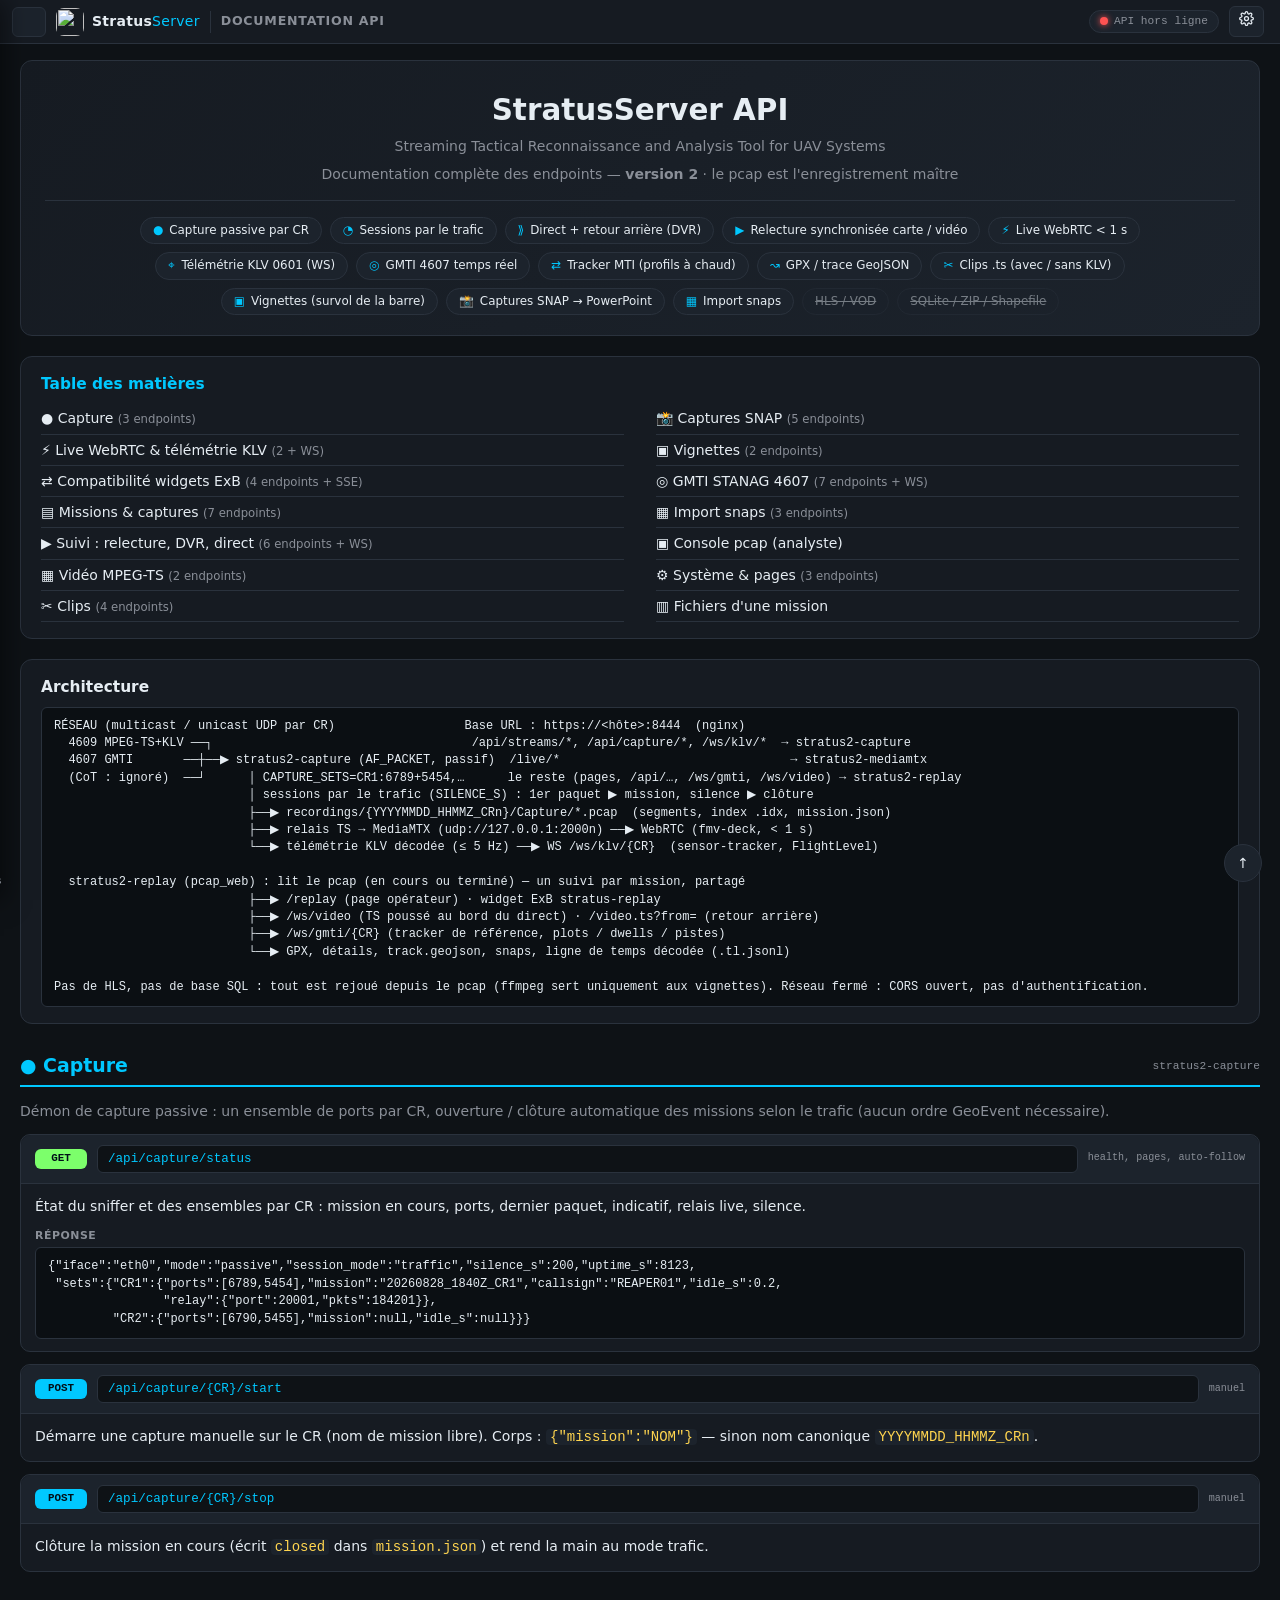
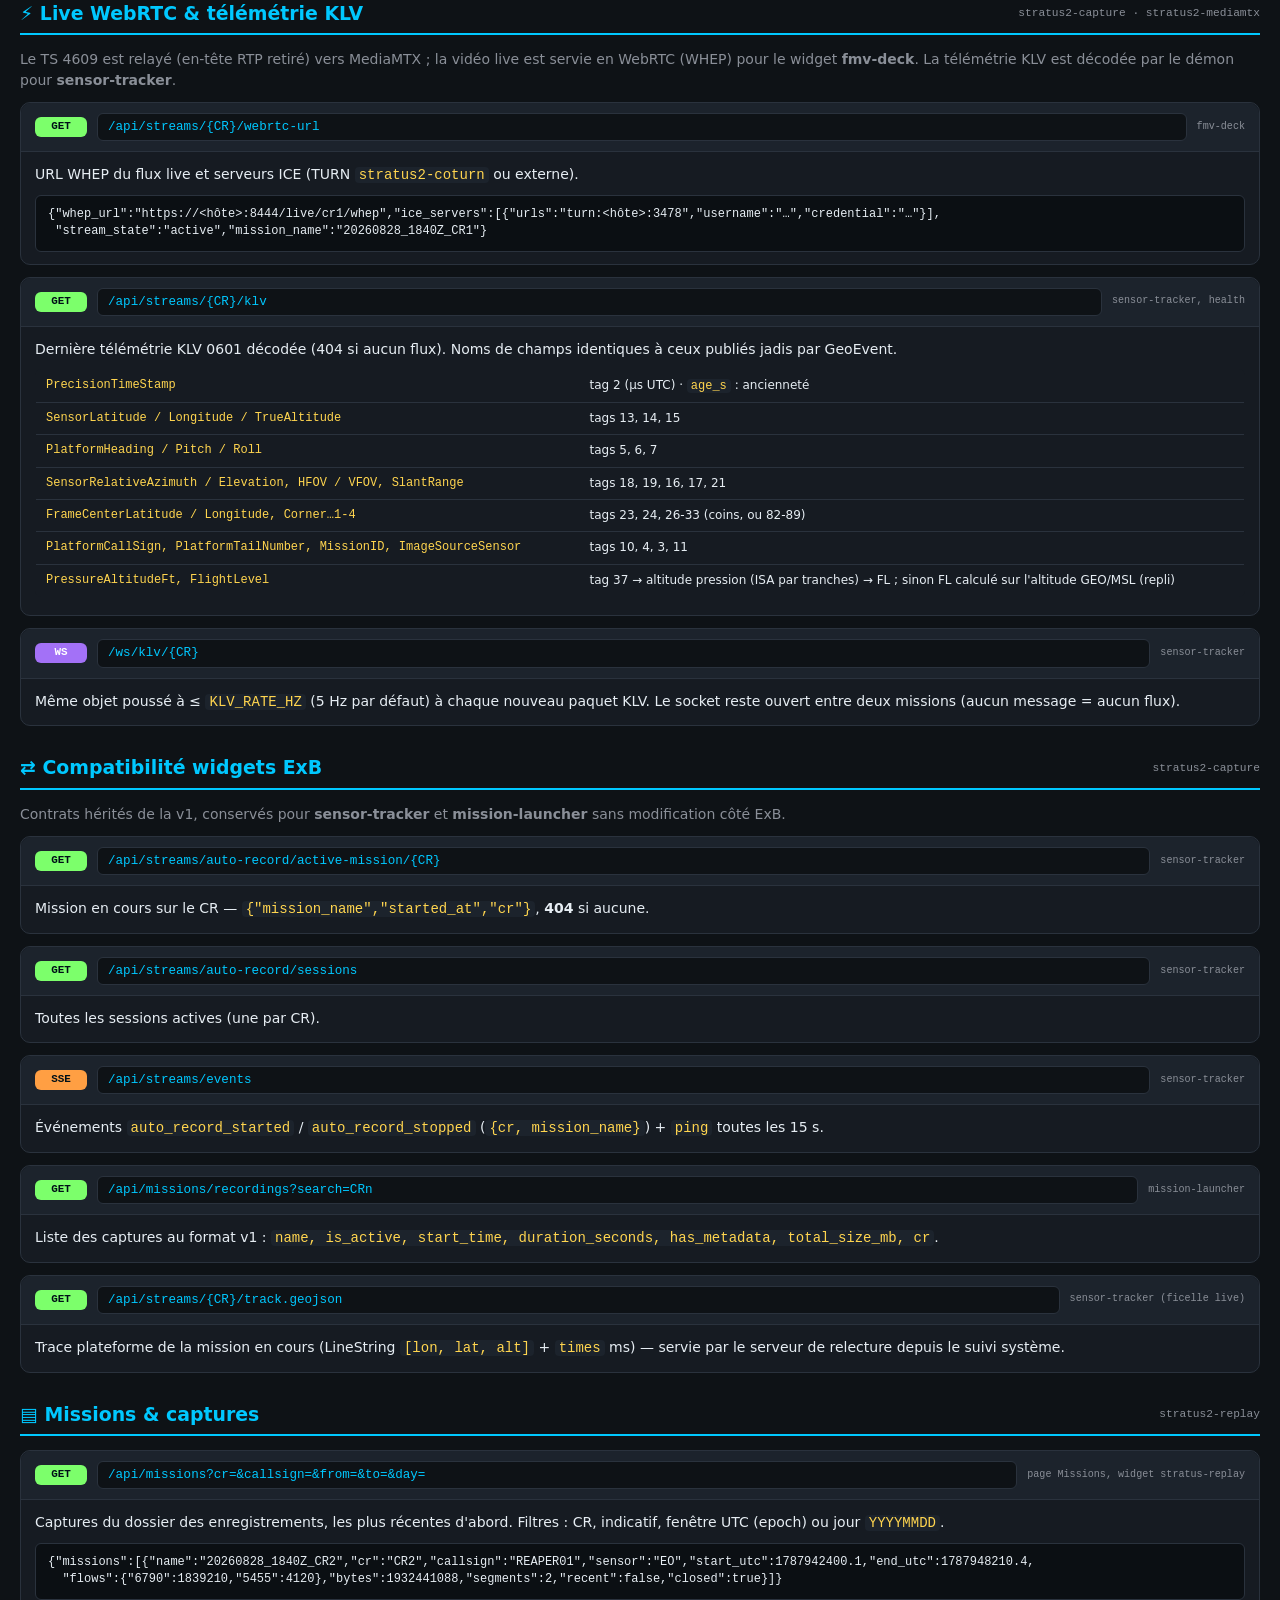
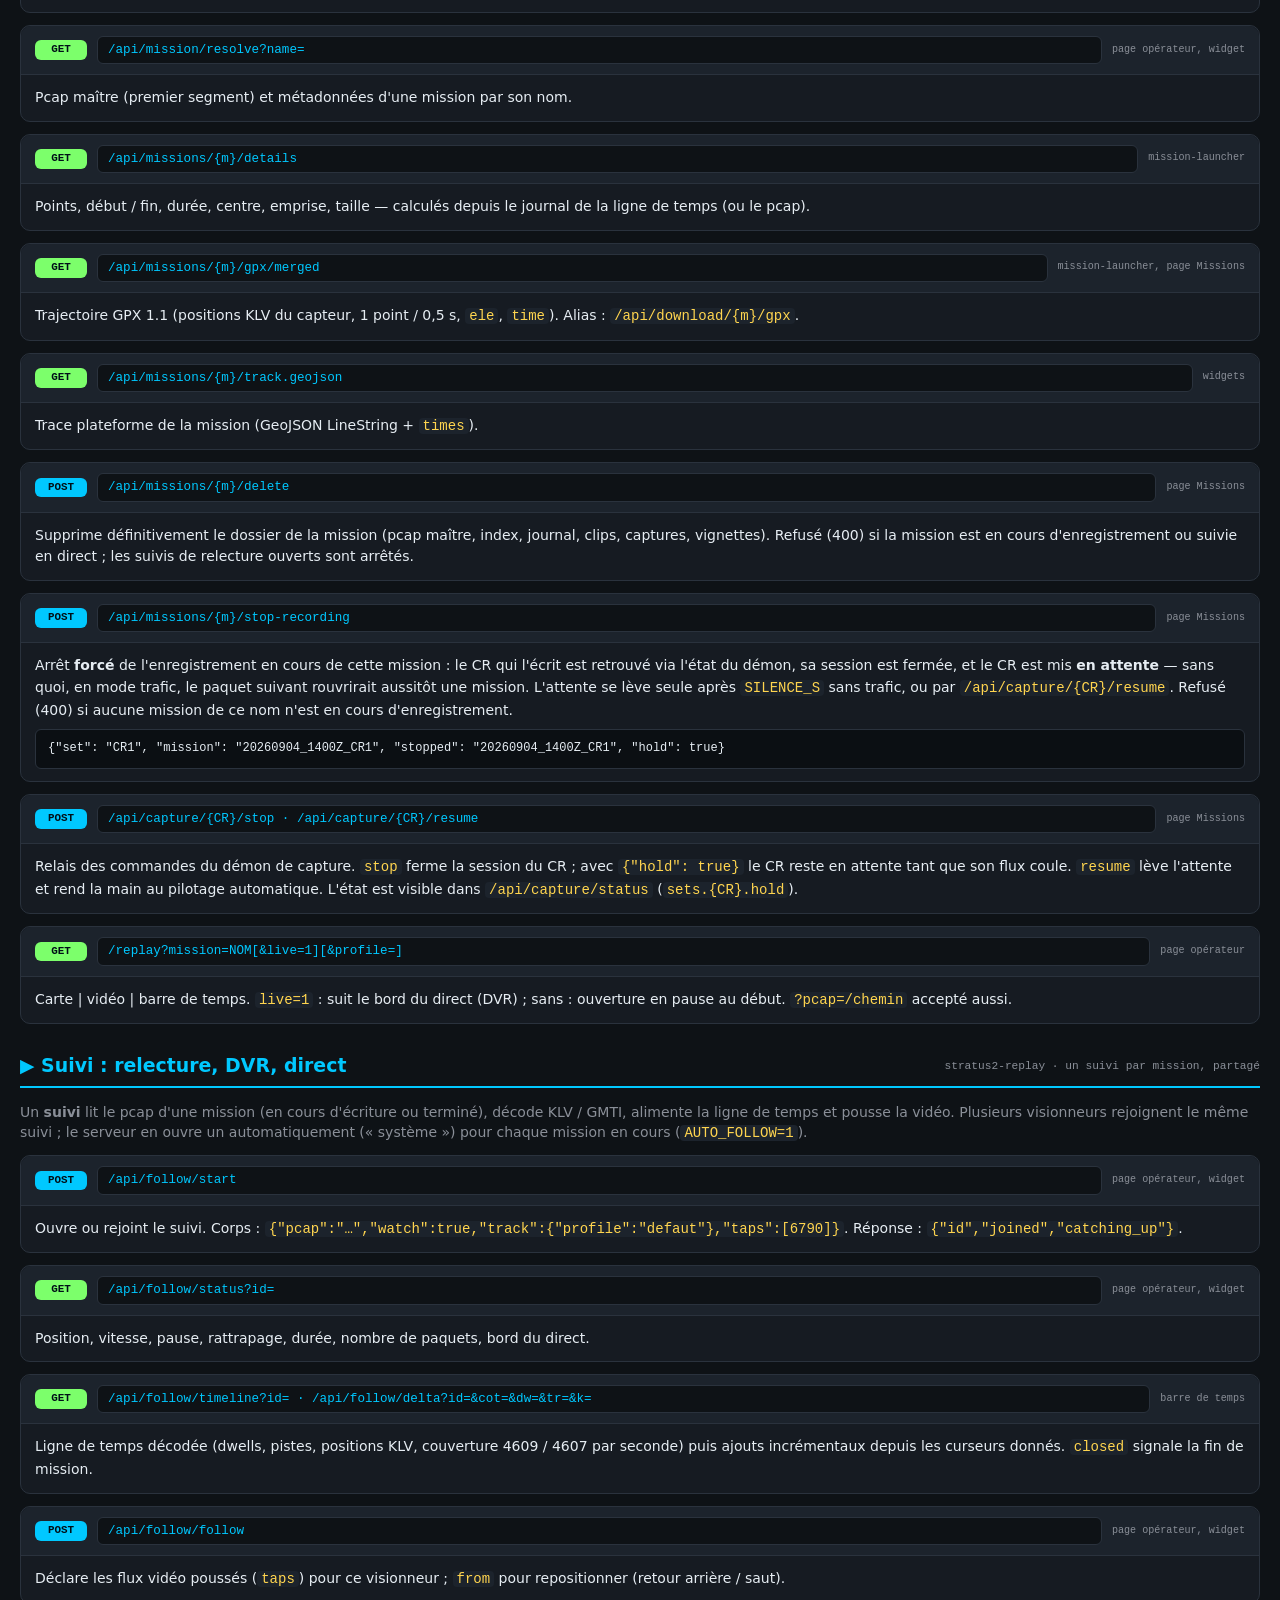
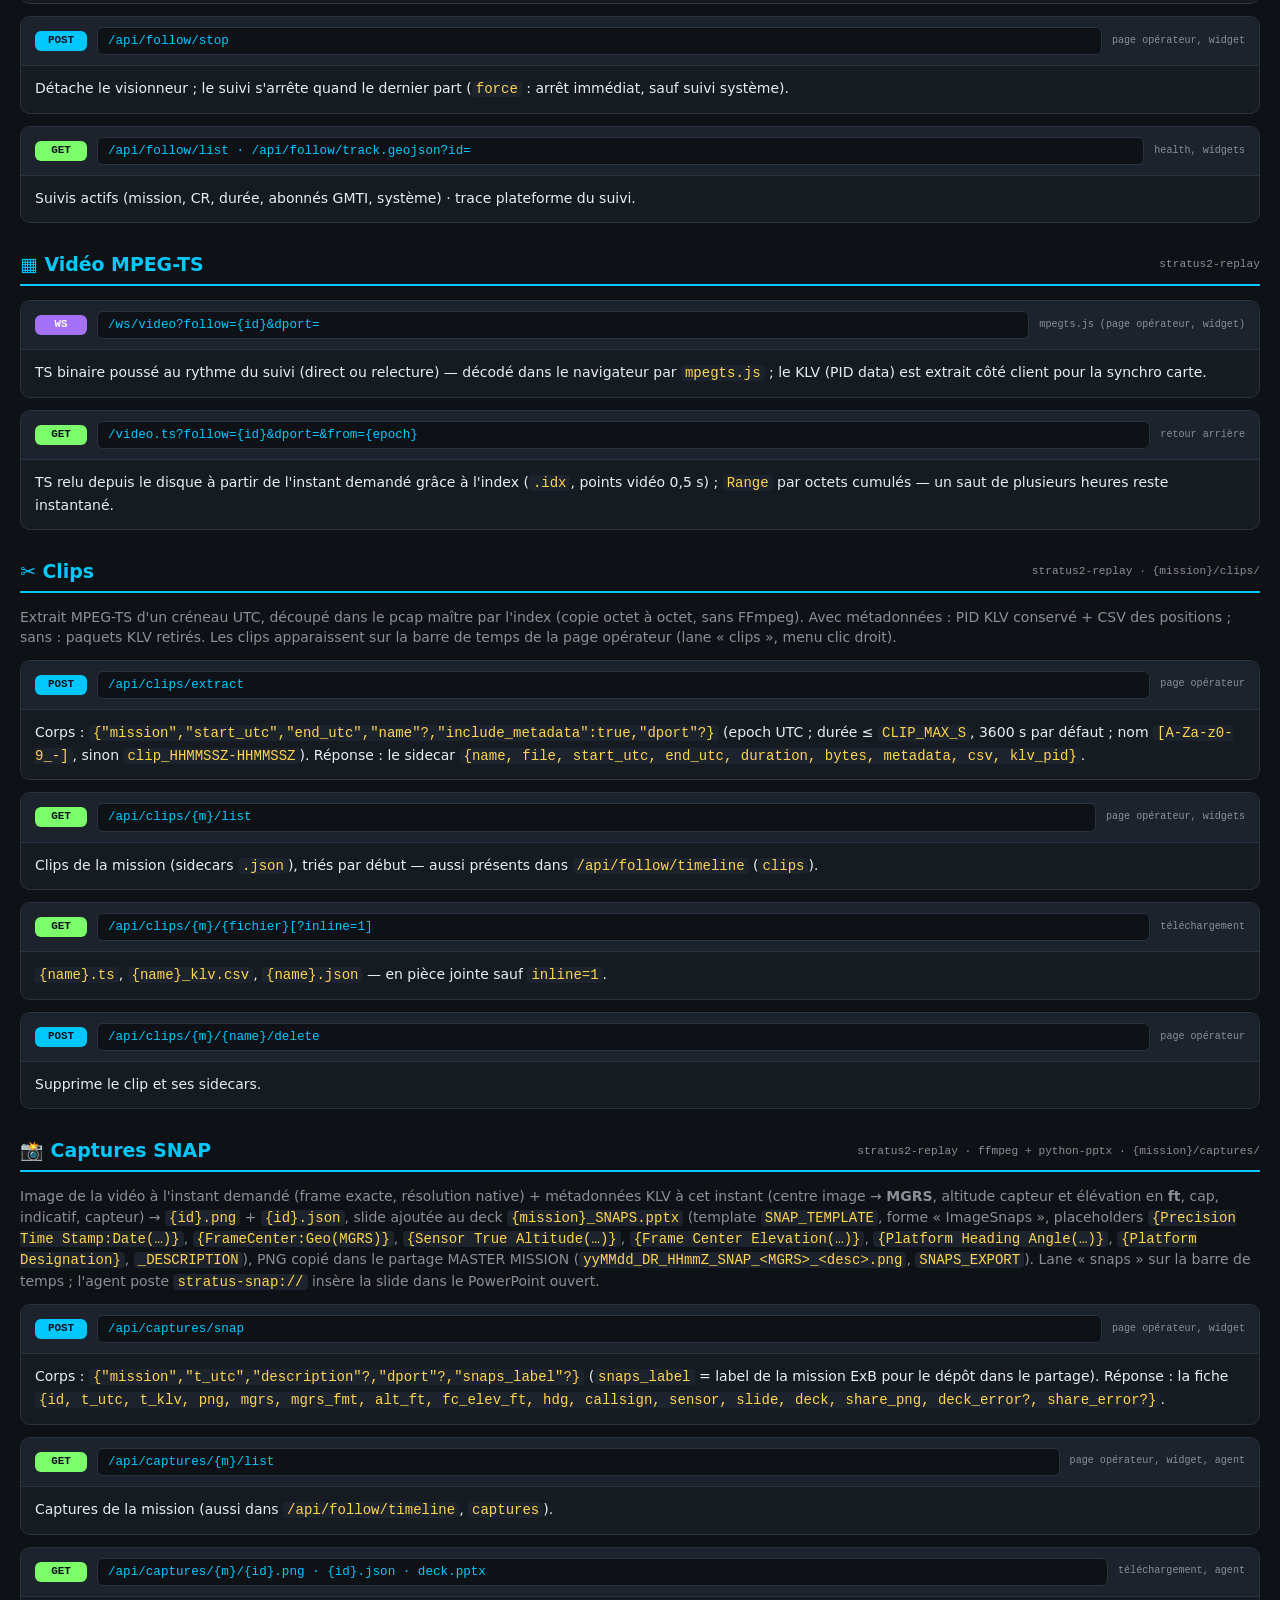
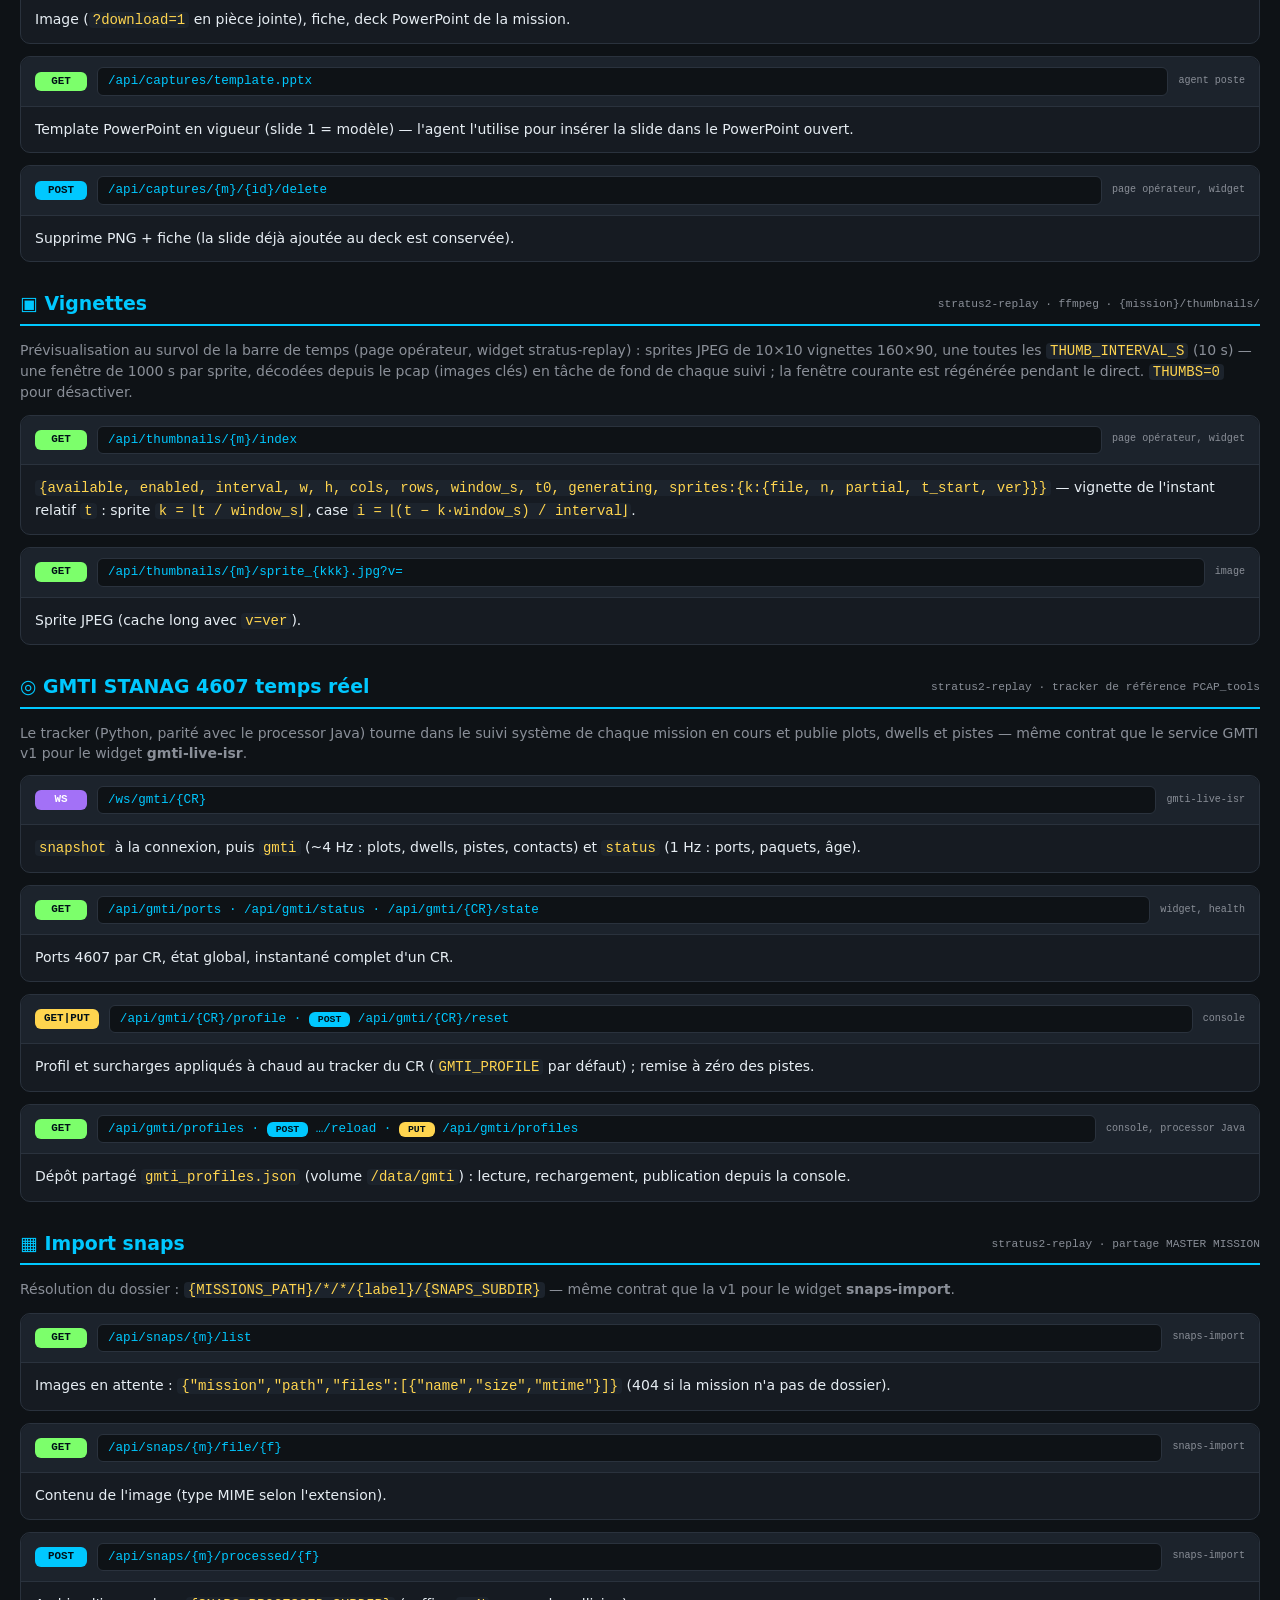
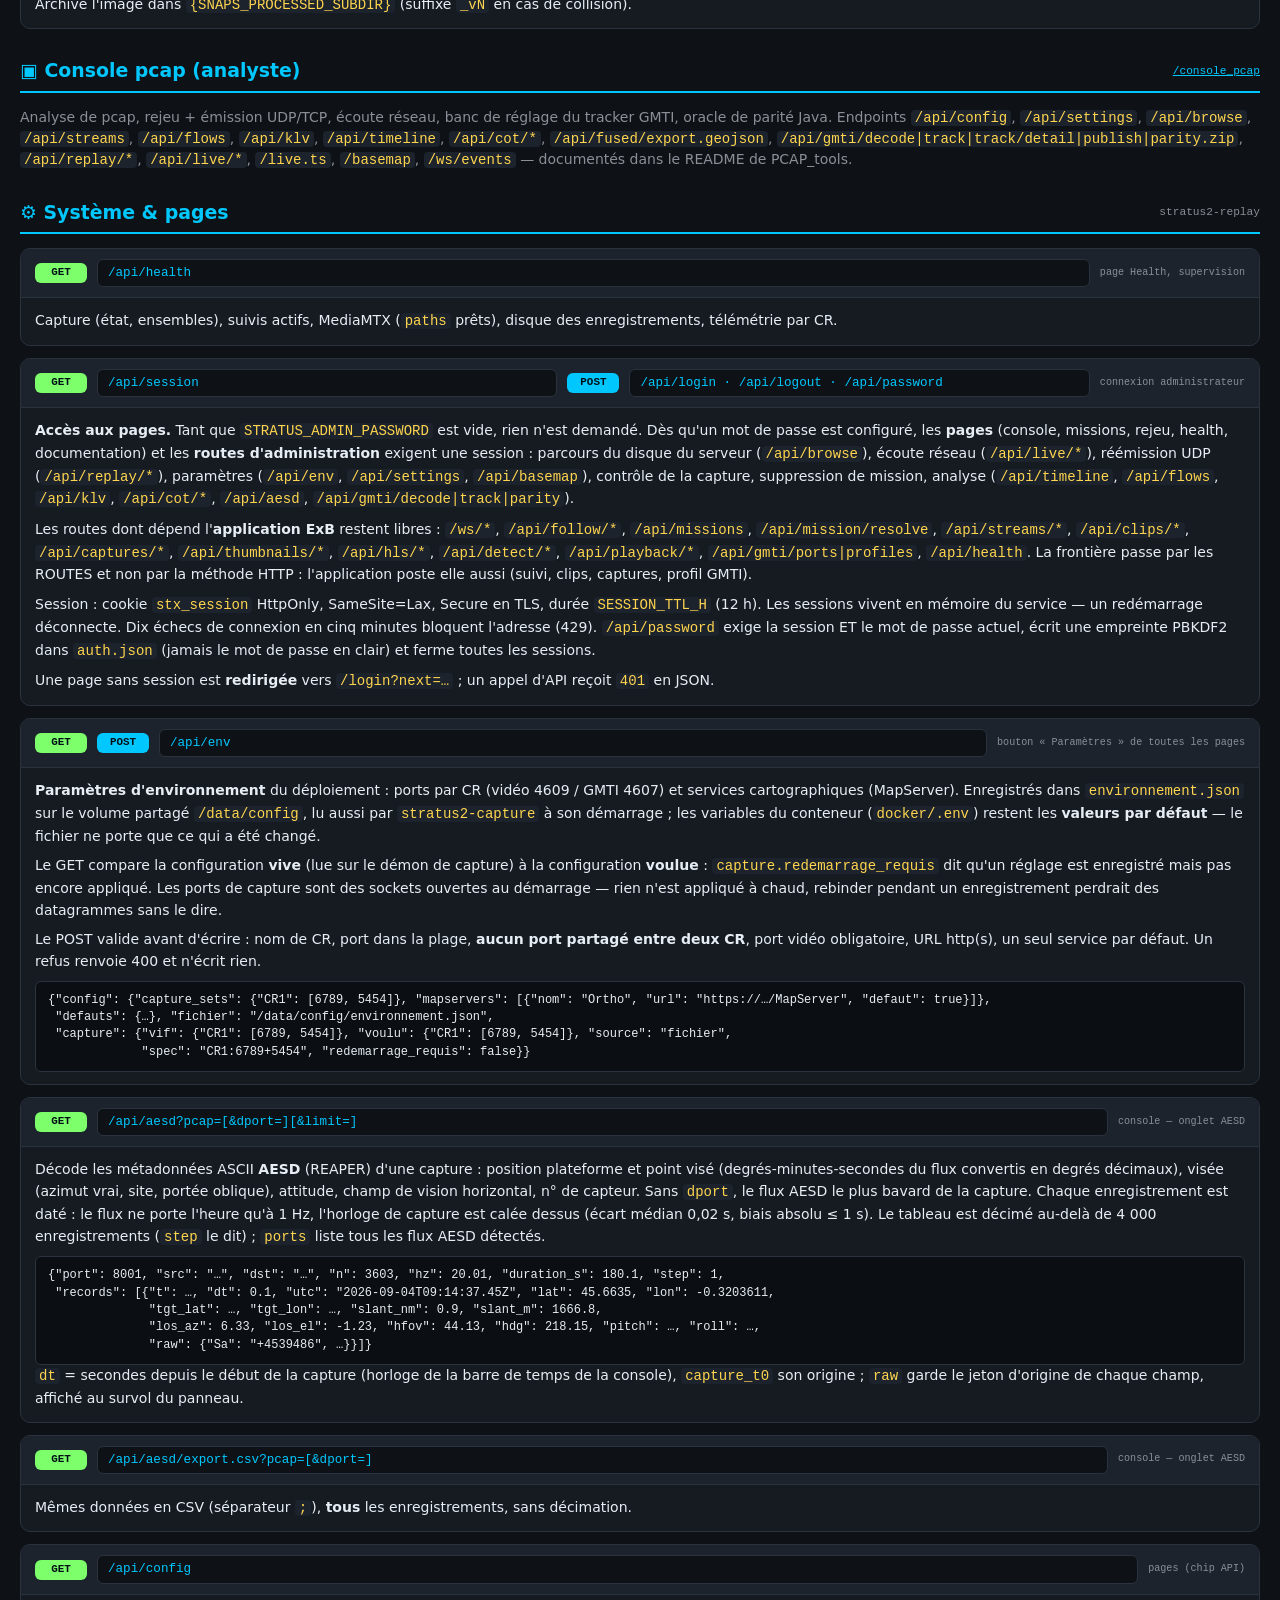
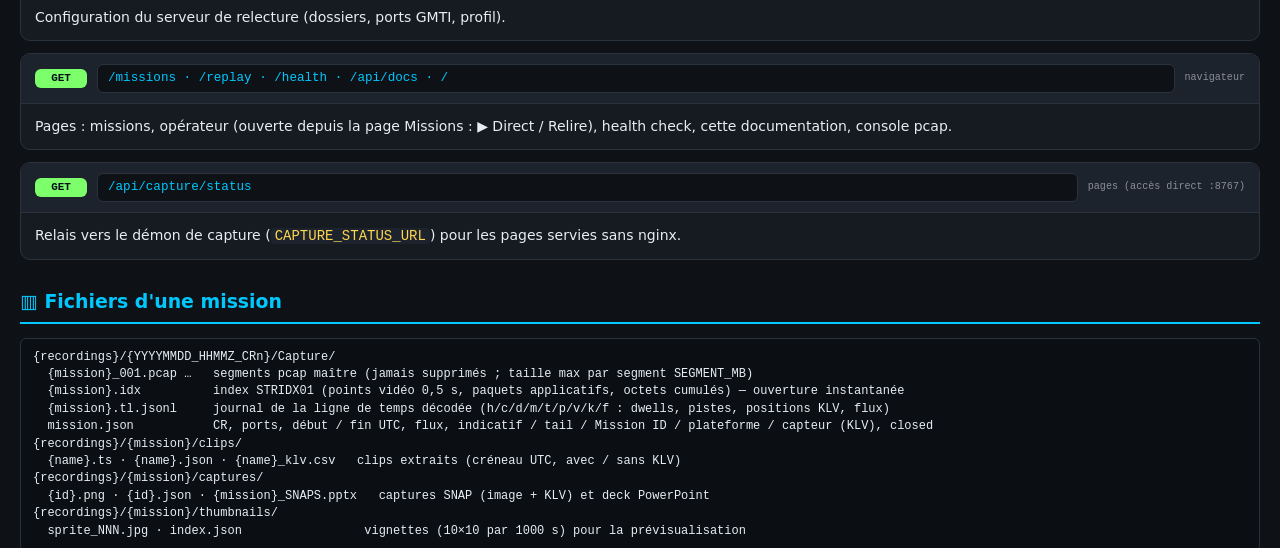
==== commit 9d07dada: "feat(ihm): la console pcap prend l'adresse /console_pcap ; la racine et la connexion mènent aux miss" ====
--- a/pcap_web/static/apidocs.html
+++ b/pcap_web/static/apidocs.html
@@ -281,7 +281,7 @@
 
   <!-- ───────────── CONSOLE ───────────── -->
   <section class="doc-section" id="console">
-    <h2>▣ Console pcap (analyste) <small><a href="../" style="color:var(--accent)">/</a></small></h2>
+    <h2>▣ Console pcap (analyste) <small><a href="../console_pcap" style="color:var(--accent)">/console_pcap</a></small></h2>
     <p>Analyse de pcap, rejeu + émission UDP/TCP, écoute réseau, banc de réglage du tracker GMTI, oracle de parité Java. Endpoints <code>/api/config</code>, <code>/api/settings</code>, <code>/api/browse</code>, <code>/api/streams</code>, <code>/api/flows</code>, <code>/api/klv</code>, <code>/api/timeline</code>, <code>/api/cot/*</code>, <code>/api/fused/export.geojson</code>, <code>/api/gmti/decode|track|track/detail|publish|parity.zip</code>, <code>/api/replay/*</code>, <code>/api/live/*</code>, <code>/live.ts</code>, <code>/basemap</code>, <code>/ws/events</code> — documentés dans le README de PCAP_tools.</p>
   </section>
 
@@ -341,6 +341,7 @@
 <a class="doc-top" href="#top" title="haut de page">↑</a>
 <div class="pg-foot">StratusServer v2 — ISRBOX / 33e ESRA</div>
 <script src="../static/pages.js"></script>
+<script src="../static/background.js"></script>
 <script src="../static/settings.js"></script>
 </body>
 </html>
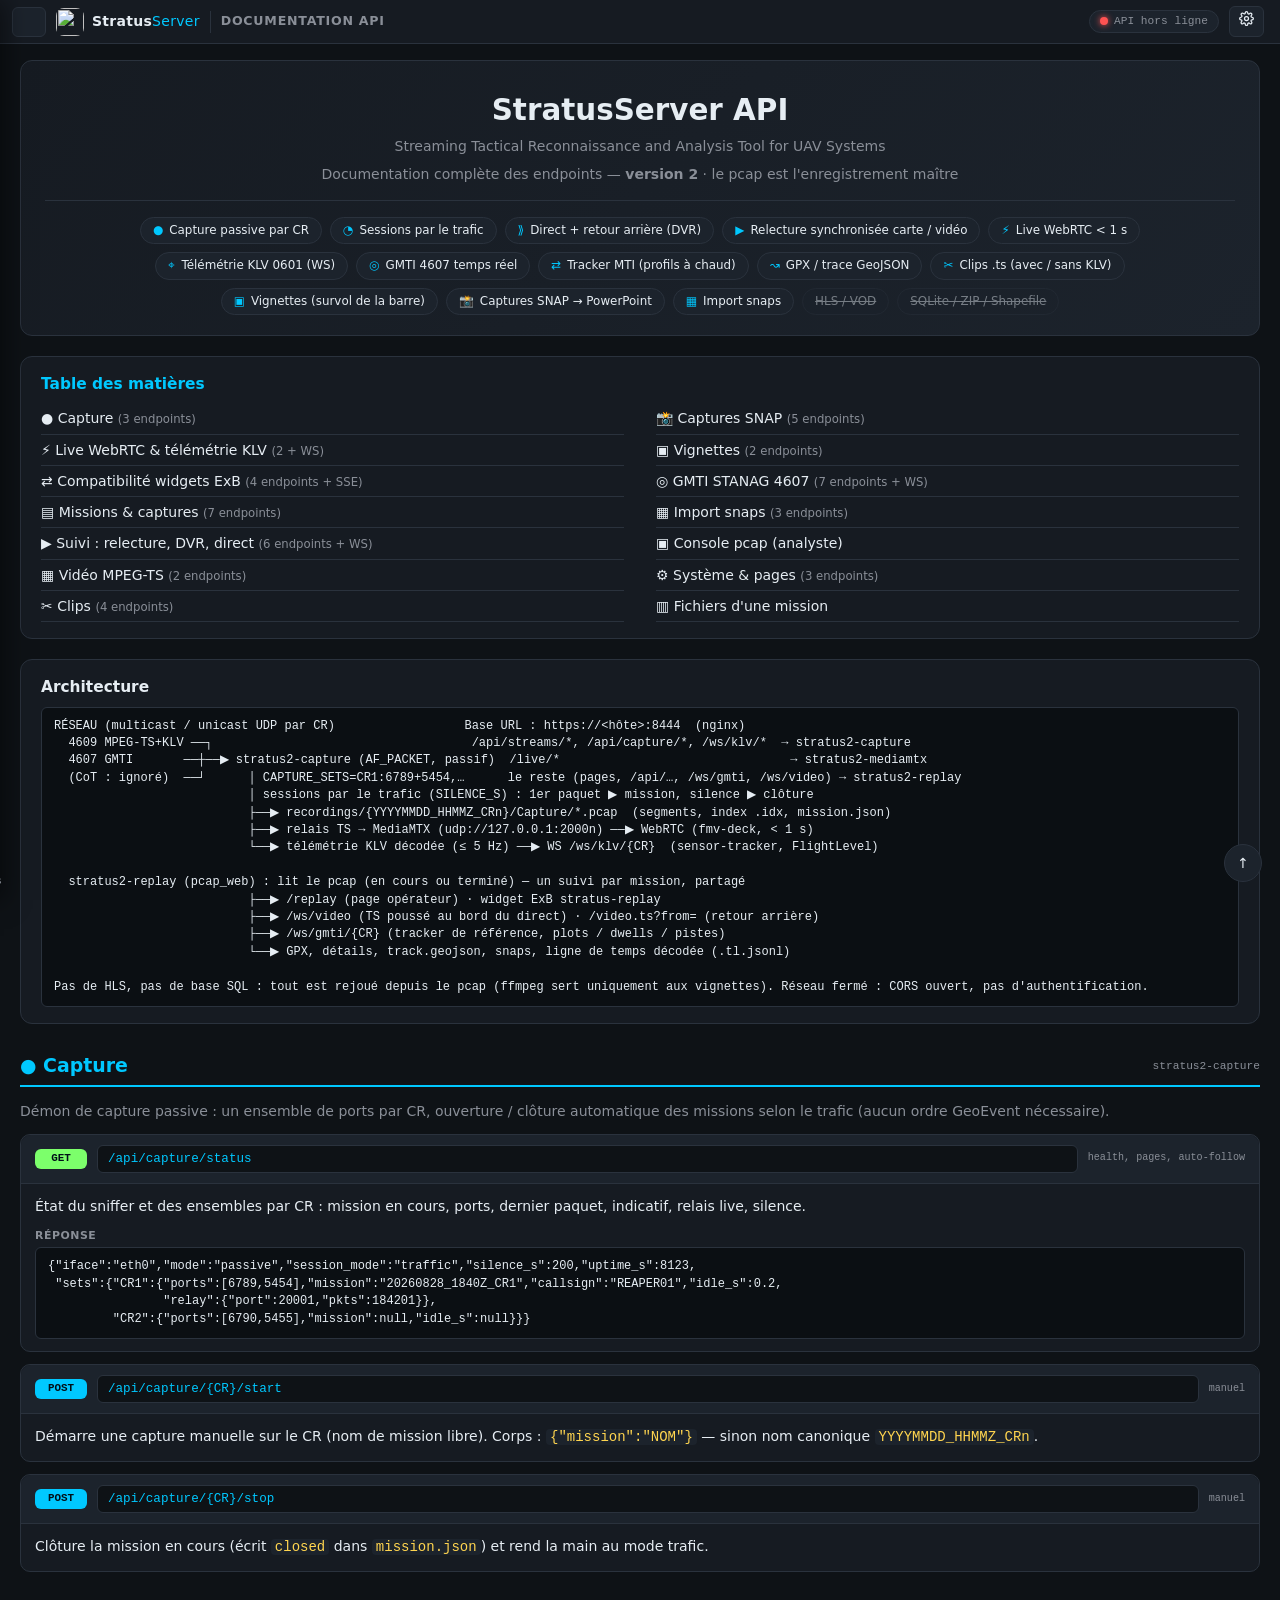
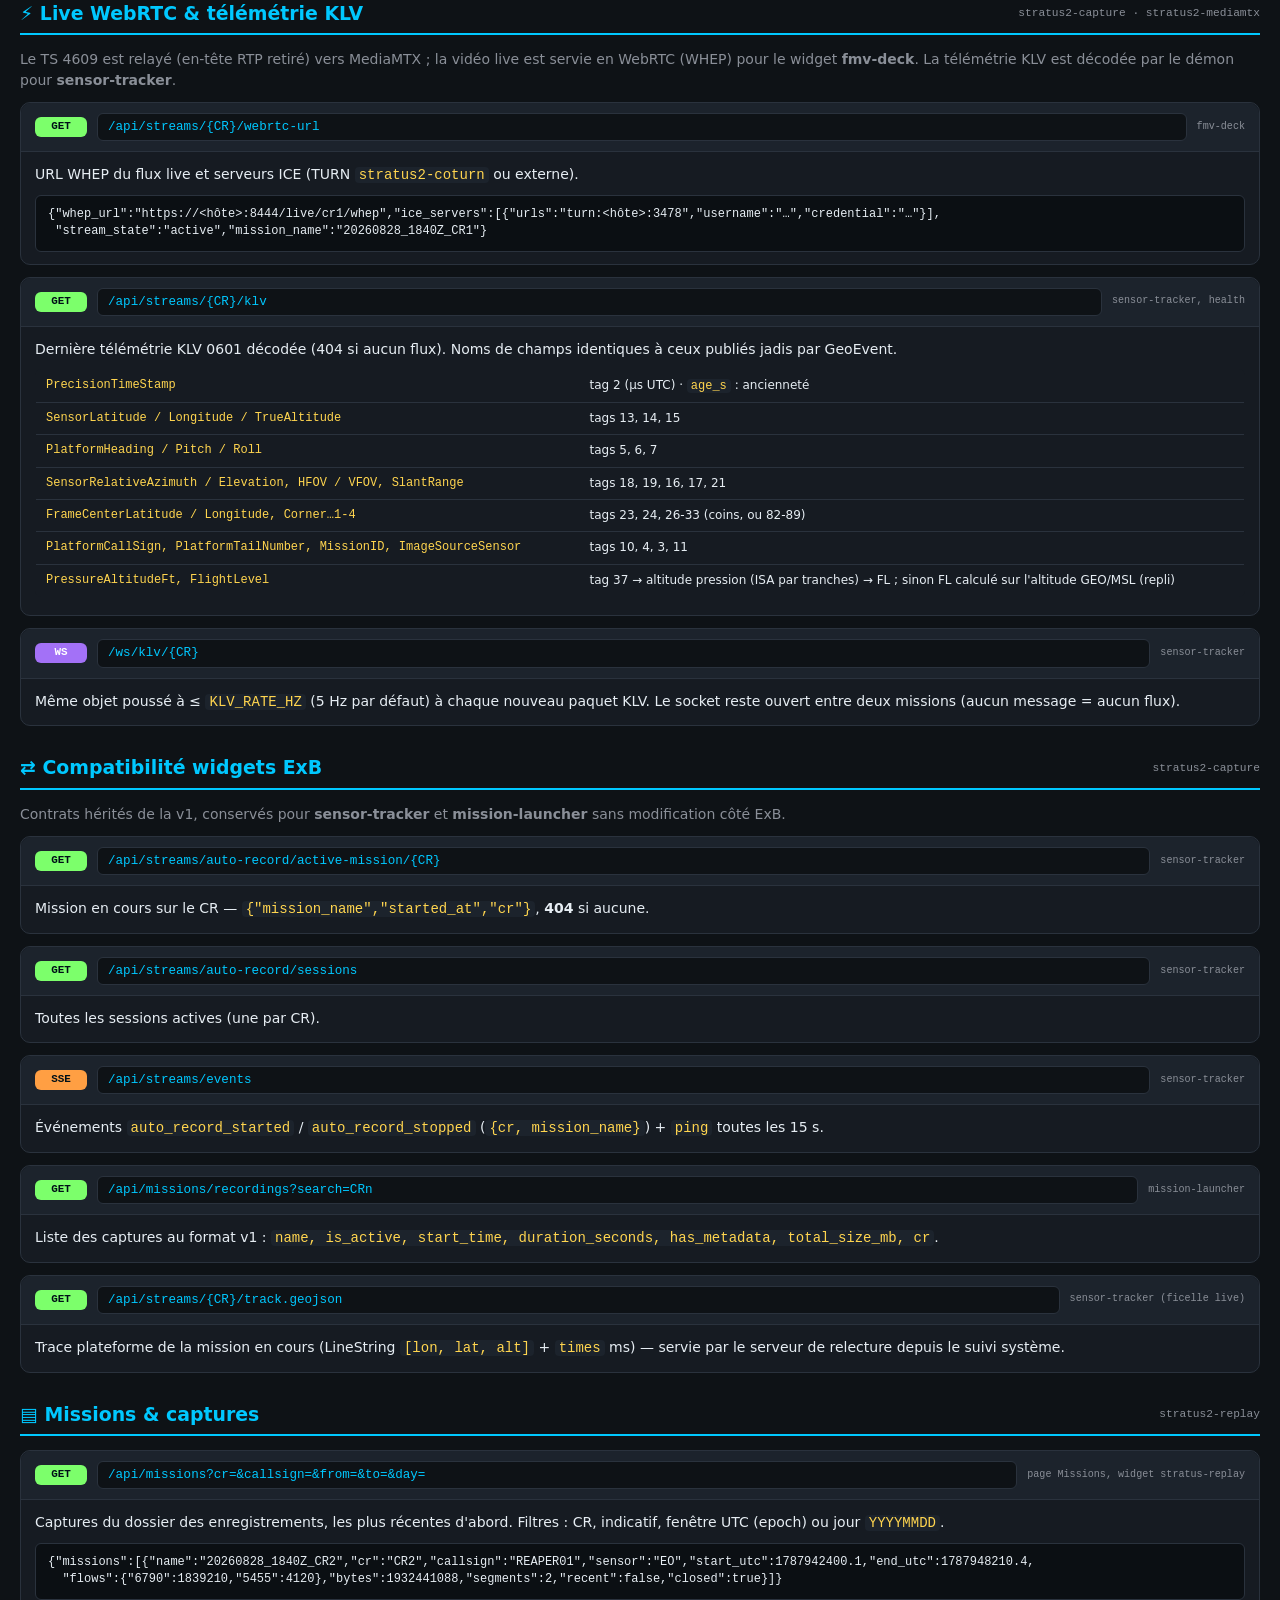
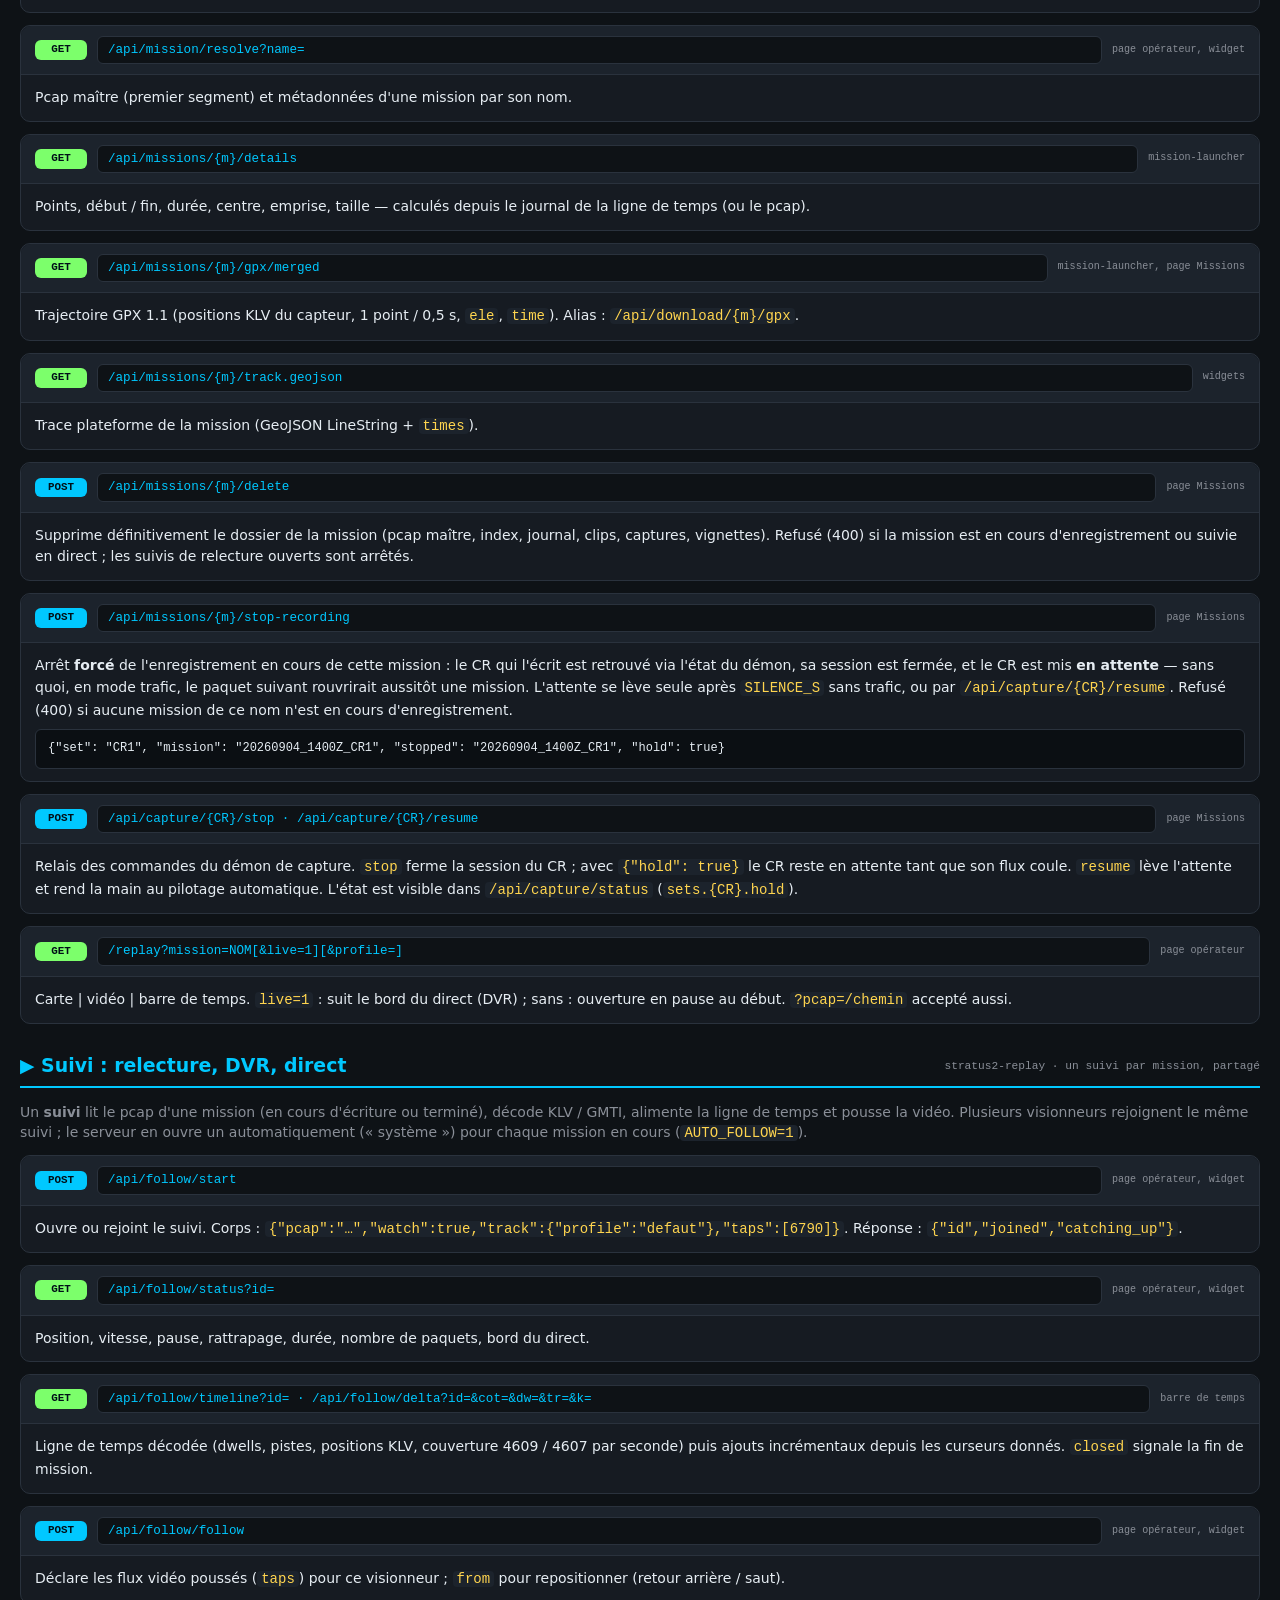
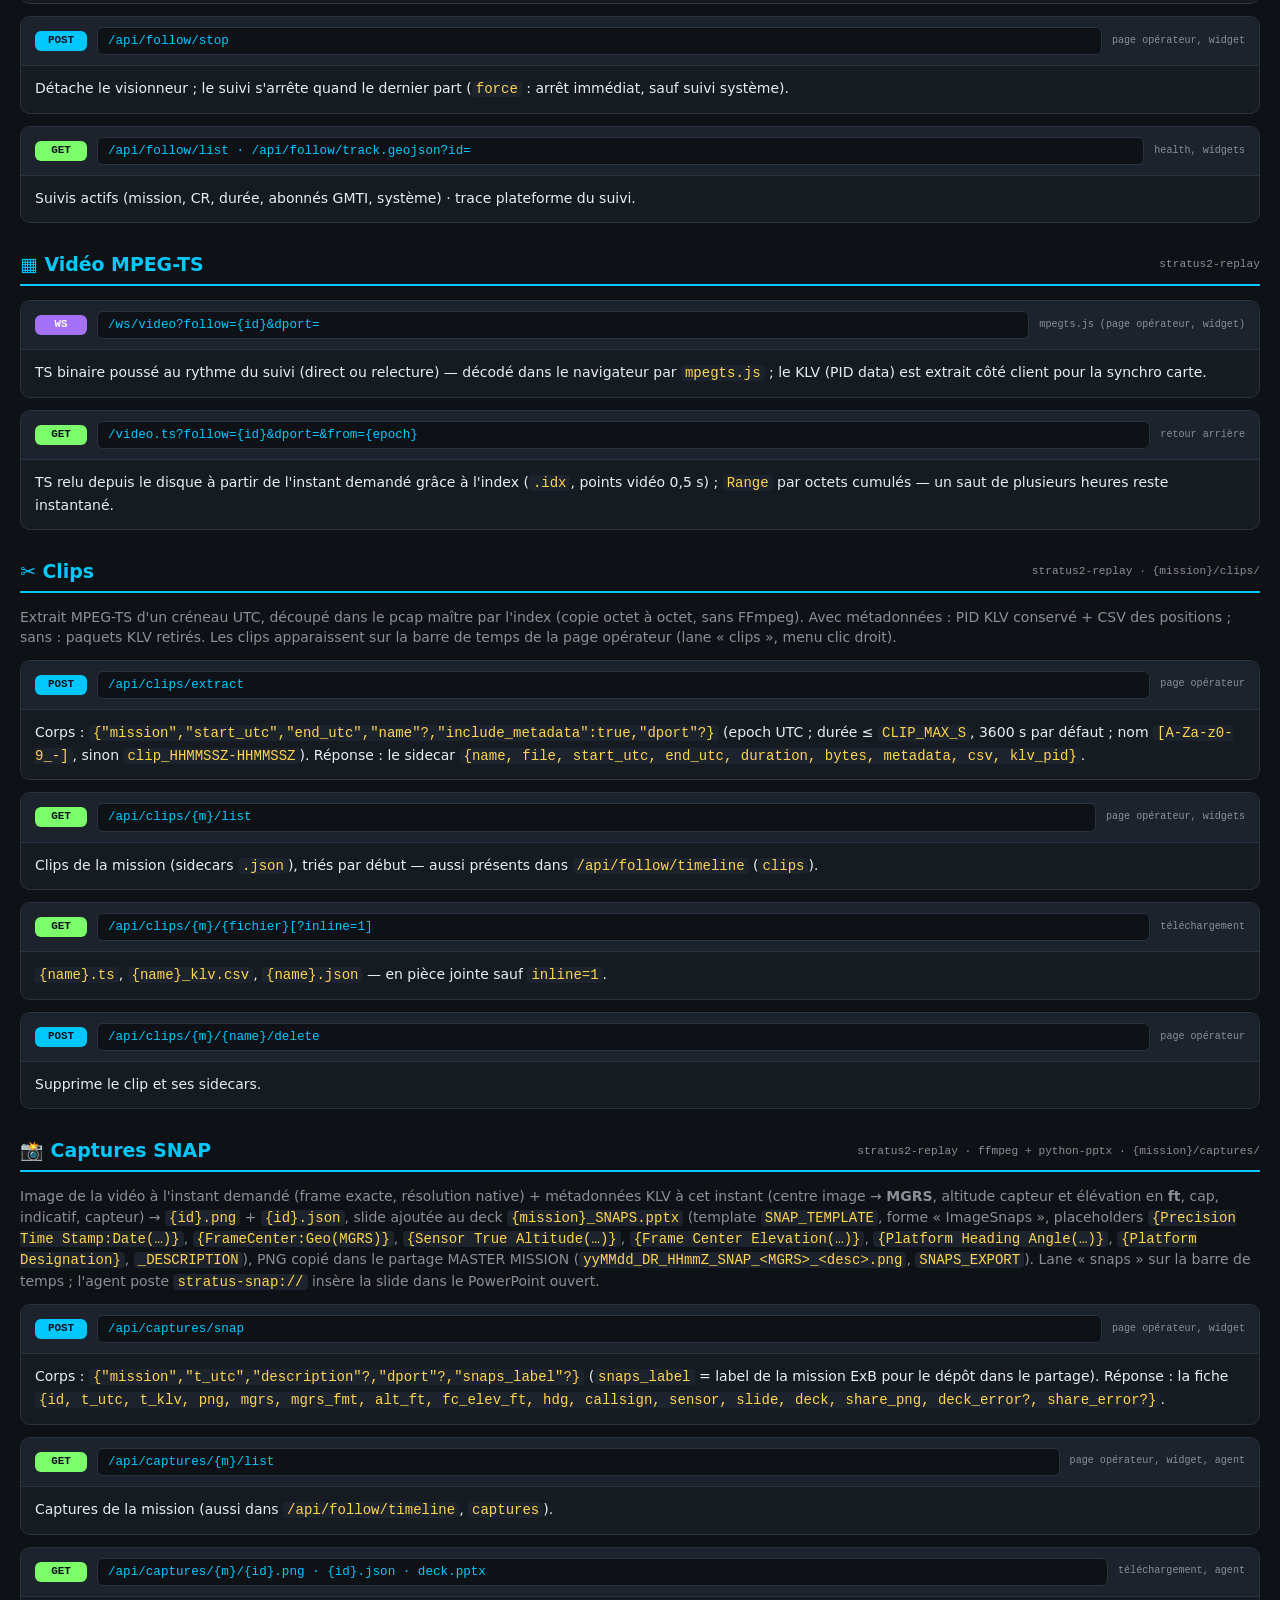
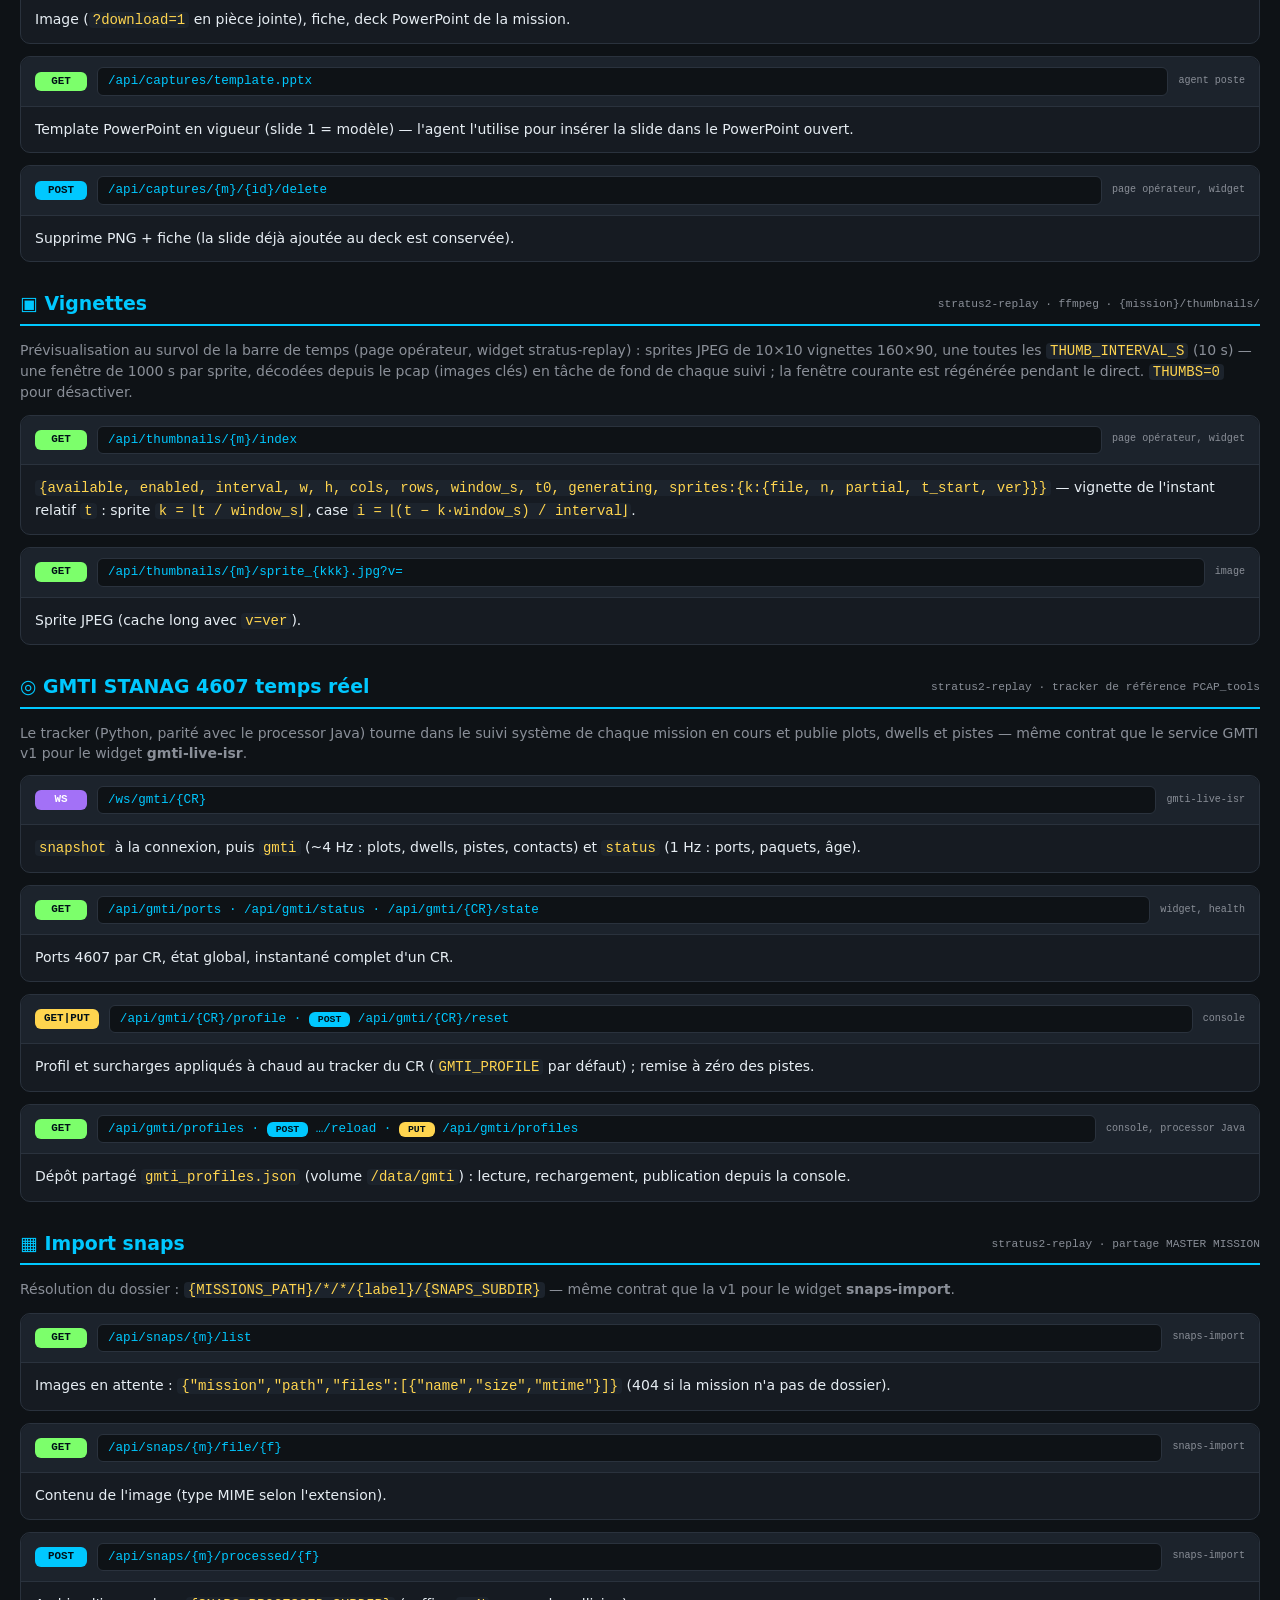
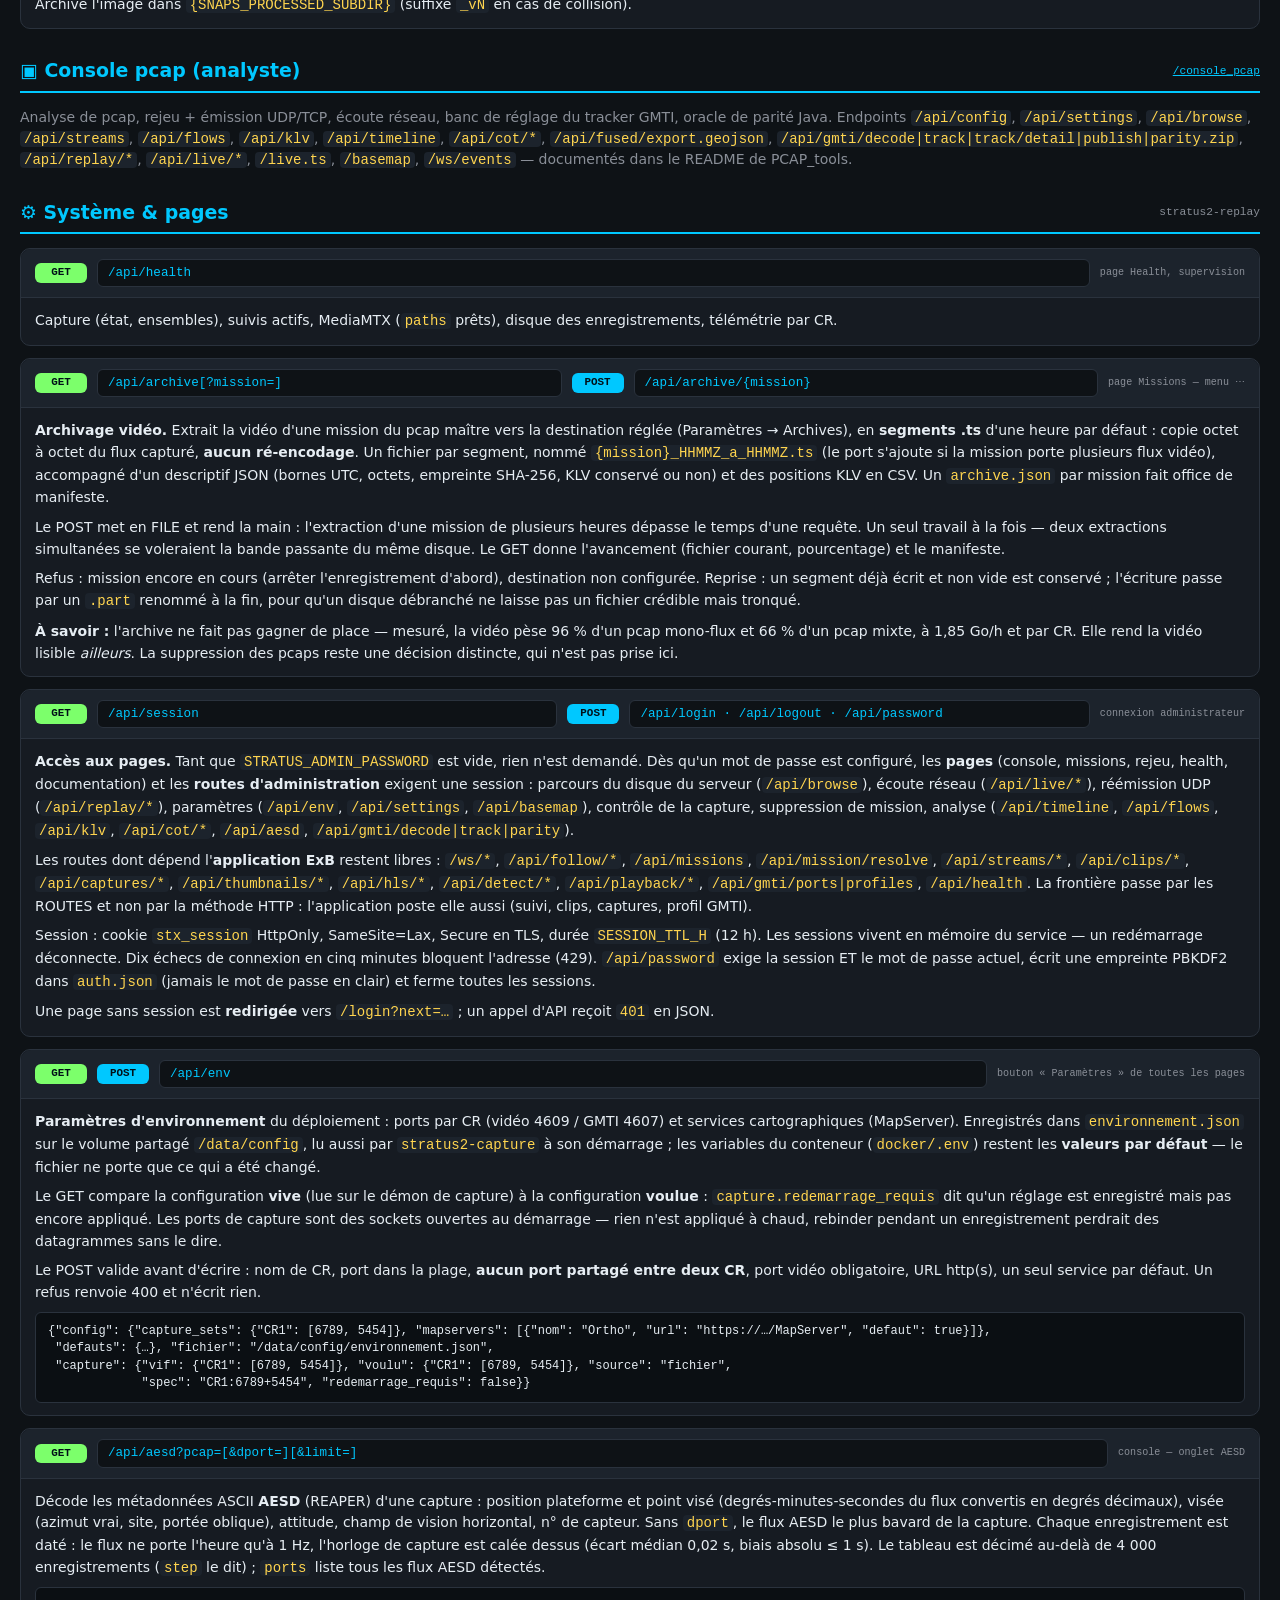
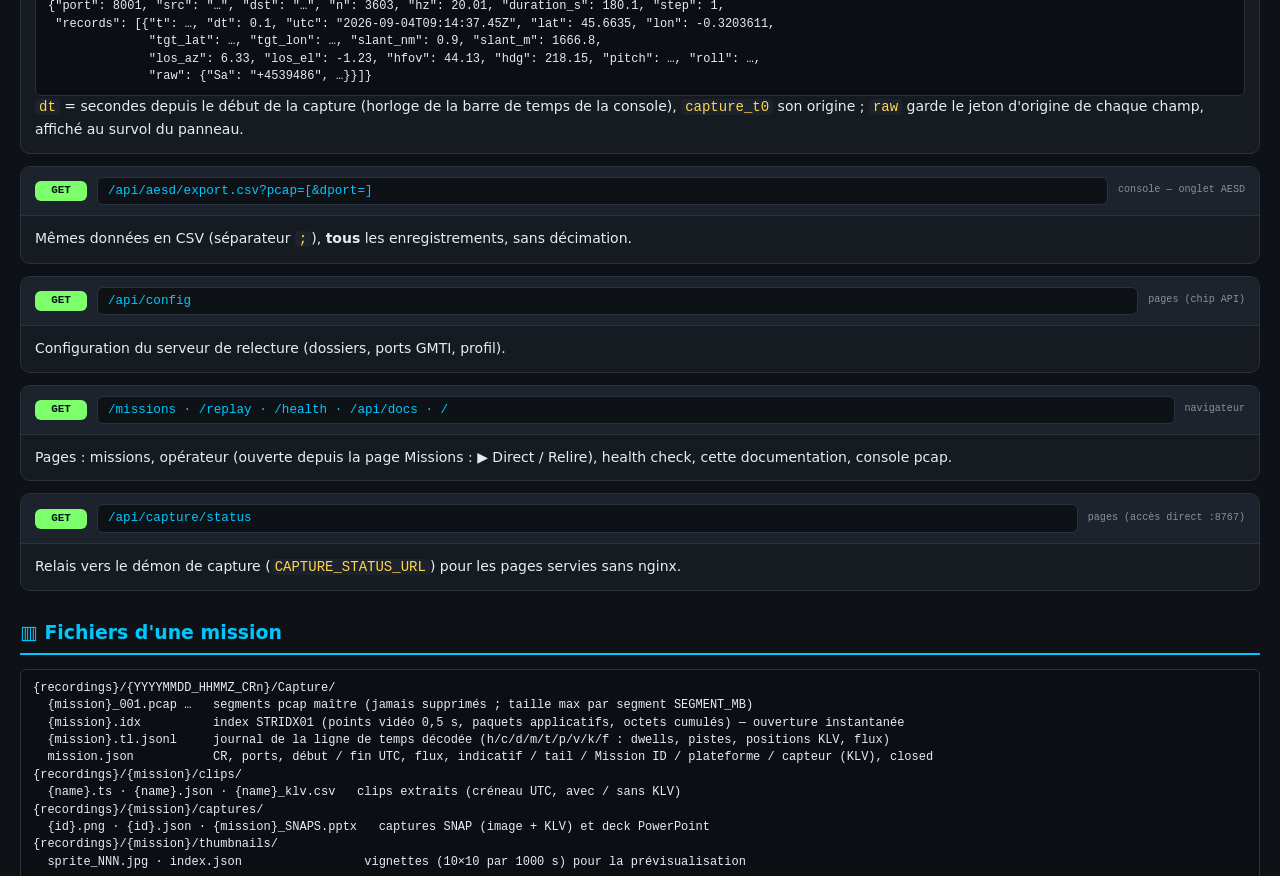
==== commit 39ff7bf5: "feat(archives): extraction de la vidéo d'une mission en segments .ts, depuis la page Missions Le pca" ====
--- a/pcap_web/static/apidocs.html
+++ b/pcap_web/static/apidocs.html
@@ -290,6 +290,11 @@
     <h2>⚙ Système &amp; pages <small>stratus2-replay</small></h2>
     <div class="ep"><div class="ep-head"><span class="m get">GET</span><span class="ep-path">/api/health</span><span class="ep-who">page Health, supervision</span></div>
       <div class="ep-body"><p>Capture (état, ensembles), suivis actifs, MediaMTX (<code>paths</code> prêts), disque des enregistrements, télémétrie par CR.</p></div></div>
+    <div class="ep"><div class="ep-head"><span class="m get">GET</span><span class="ep-path">/api/archive[?mission=]</span><span class="m post">POST</span><span class="ep-path">/api/archive/{mission}</span><span class="ep-who">page Missions — menu ⋯</span></div>
+      <div class="ep-body"><p><b>Archivage vidéo.</b> Extrait la vidéo d'une mission du pcap maître vers la destination réglée (Paramètres → Archives), en <b>segments .ts</b> d'une heure par défaut : copie octet à octet du flux capturé, <b>aucun ré-encodage</b>. Un fichier par segment, nommé <code>{mission}_HHMMZ_a_HHMMZ.ts</code> (le port s'ajoute si la mission porte plusieurs flux vidéo), accompagné d'un descriptif JSON (bornes UTC, octets, empreinte SHA-256, KLV conservé ou non) et des positions KLV en CSV. Un <code>archive.json</code> par mission fait office de manifeste.</p>
+      <p>Le POST met en FILE et rend la main : l'extraction d'une mission de plusieurs heures dépasse le temps d'une requête. Un seul travail à la fois — deux extractions simultanées se voleraient la bande passante du même disque. Le GET donne l'avancement (fichier courant, pourcentage) et le manifeste.</p>
+      <p>Refus : mission encore en cours (arrêter l'enregistrement d'abord), destination non configurée. Reprise : un segment déjà écrit et non vide est conservé ; l'écriture passe par un <code>.part</code> renommé à la fin, pour qu'un disque débranché ne laisse pas un fichier crédible mais tronqué.</p>
+      <p><b>À savoir :</b> l'archive ne fait pas gagner de place — mesuré, la vidéo pèse 96 % d'un pcap mono-flux et 66 % d'un pcap mixte, à 1,85 Go/h et par CR. Elle rend la vidéo lisible <i>ailleurs</i>. La suppression des pcaps reste une décision distincte, qui n'est pas prise ici.</p></div></div>
     <div class="ep"><div class="ep-head"><span class="m get">GET</span><span class="ep-path">/api/session</span><span class="m post">POST</span><span class="ep-path">/api/login · /api/logout · /api/password</span><span class="ep-who">connexion administrateur</span></div>
       <div class="ep-body"><p><b>Accès aux pages.</b> Tant que <code>STRATUS_ADMIN_PASSWORD</code> est vide, rien n'est demandé. Dès qu'un mot de passe est configuré, les <b>pages</b> (console, missions, rejeu, health, documentation) et les <b>routes d'administration</b> exigent une session : parcours du disque du serveur (<code>/api/browse</code>), écoute réseau (<code>/api/live/*</code>), réémission UDP (<code>/api/replay/*</code>), paramètres (<code>/api/env</code>, <code>/api/settings</code>, <code>/api/basemap</code>), contrôle de la capture, suppression de mission, analyse (<code>/api/timeline</code>, <code>/api/flows</code>, <code>/api/klv</code>, <code>/api/cot/*</code>, <code>/api/aesd</code>, <code>/api/gmti/decode|track|parity</code>).</p>
       <p>Les routes dont dépend l'<b>application ExB</b> restent libres : <code>/ws/*</code>, <code>/api/follow/*</code>, <code>/api/missions</code>, <code>/api/mission/resolve</code>, <code>/api/streams/*</code>, <code>/api/clips/*</code>, <code>/api/captures/*</code>, <code>/api/thumbnails/*</code>, <code>/api/hls/*</code>, <code>/api/detect/*</code>, <code>/api/playback/*</code>, <code>/api/gmti/ports|profiles</code>, <code>/api/health</code>. La frontière passe par les ROUTES et non par la méthode HTTP : l'application poste elle aussi (suivi, clips, captures, profil GMTI).</p>
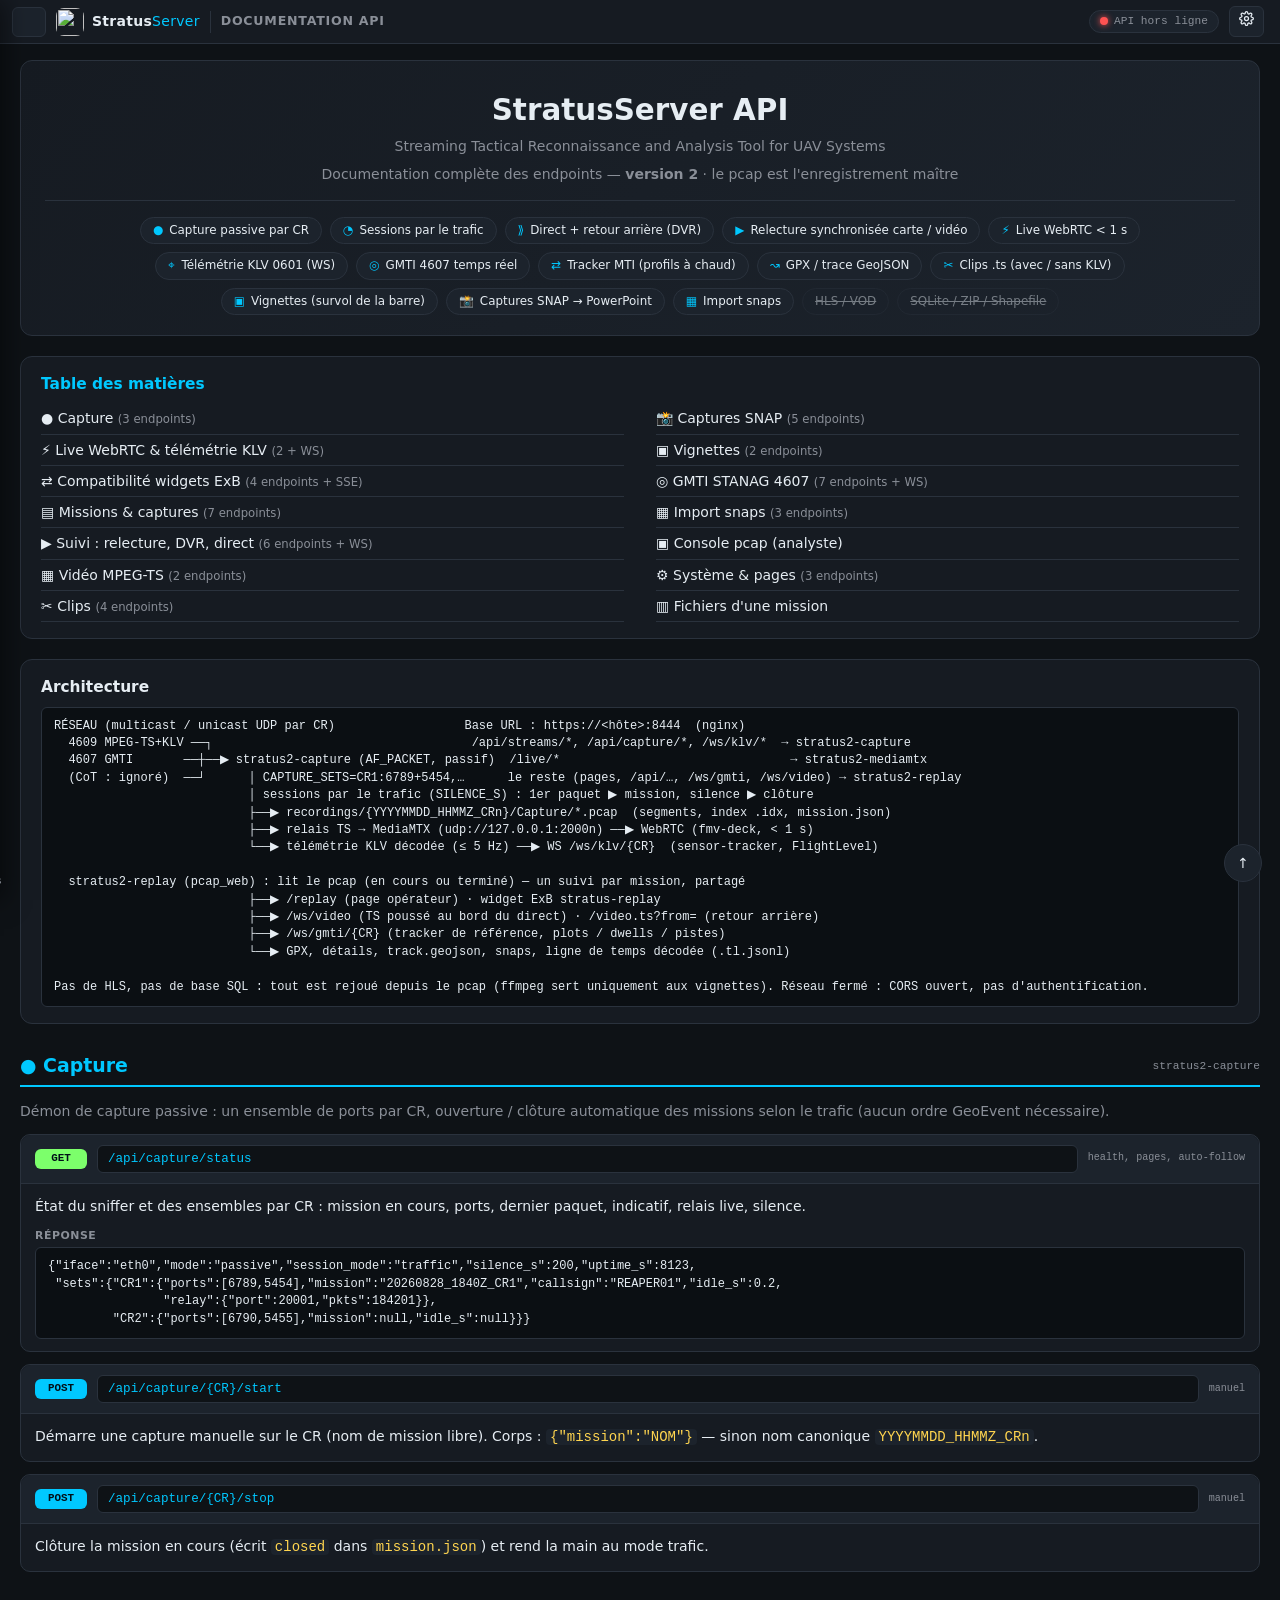
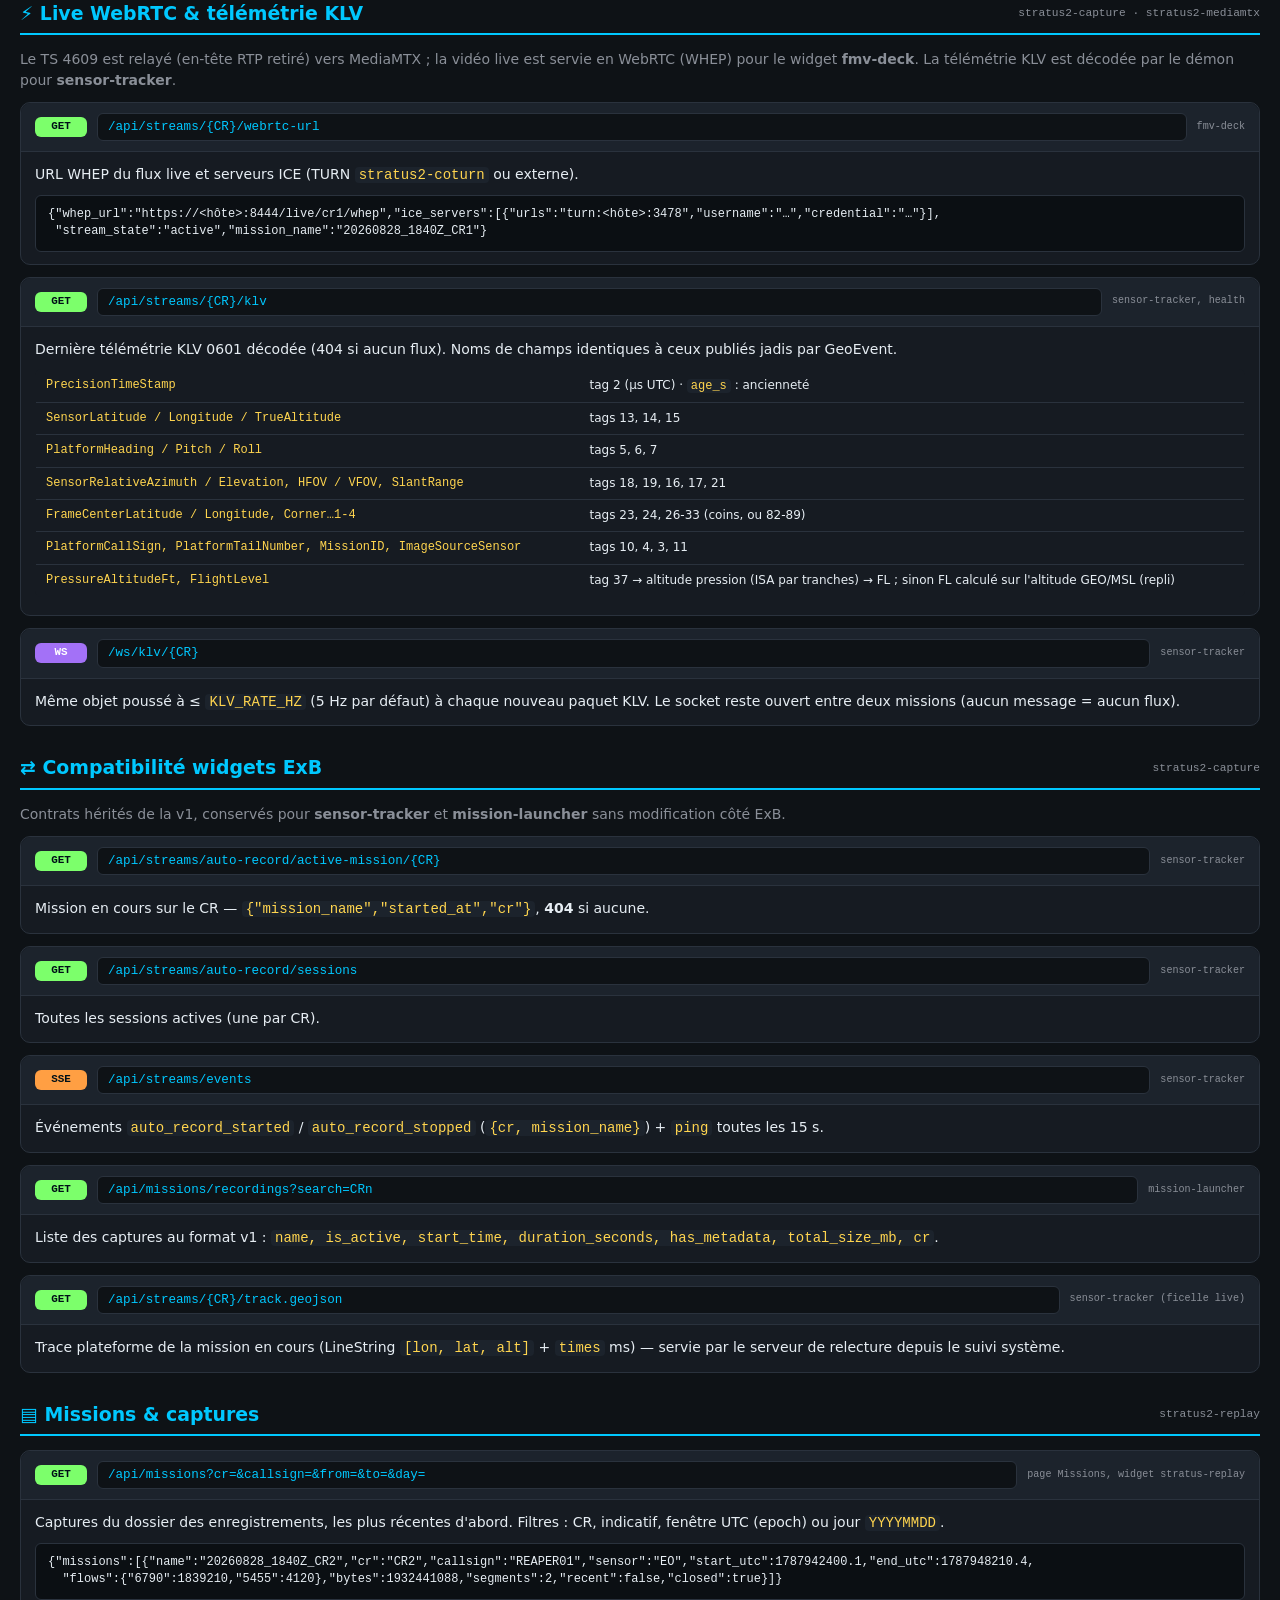
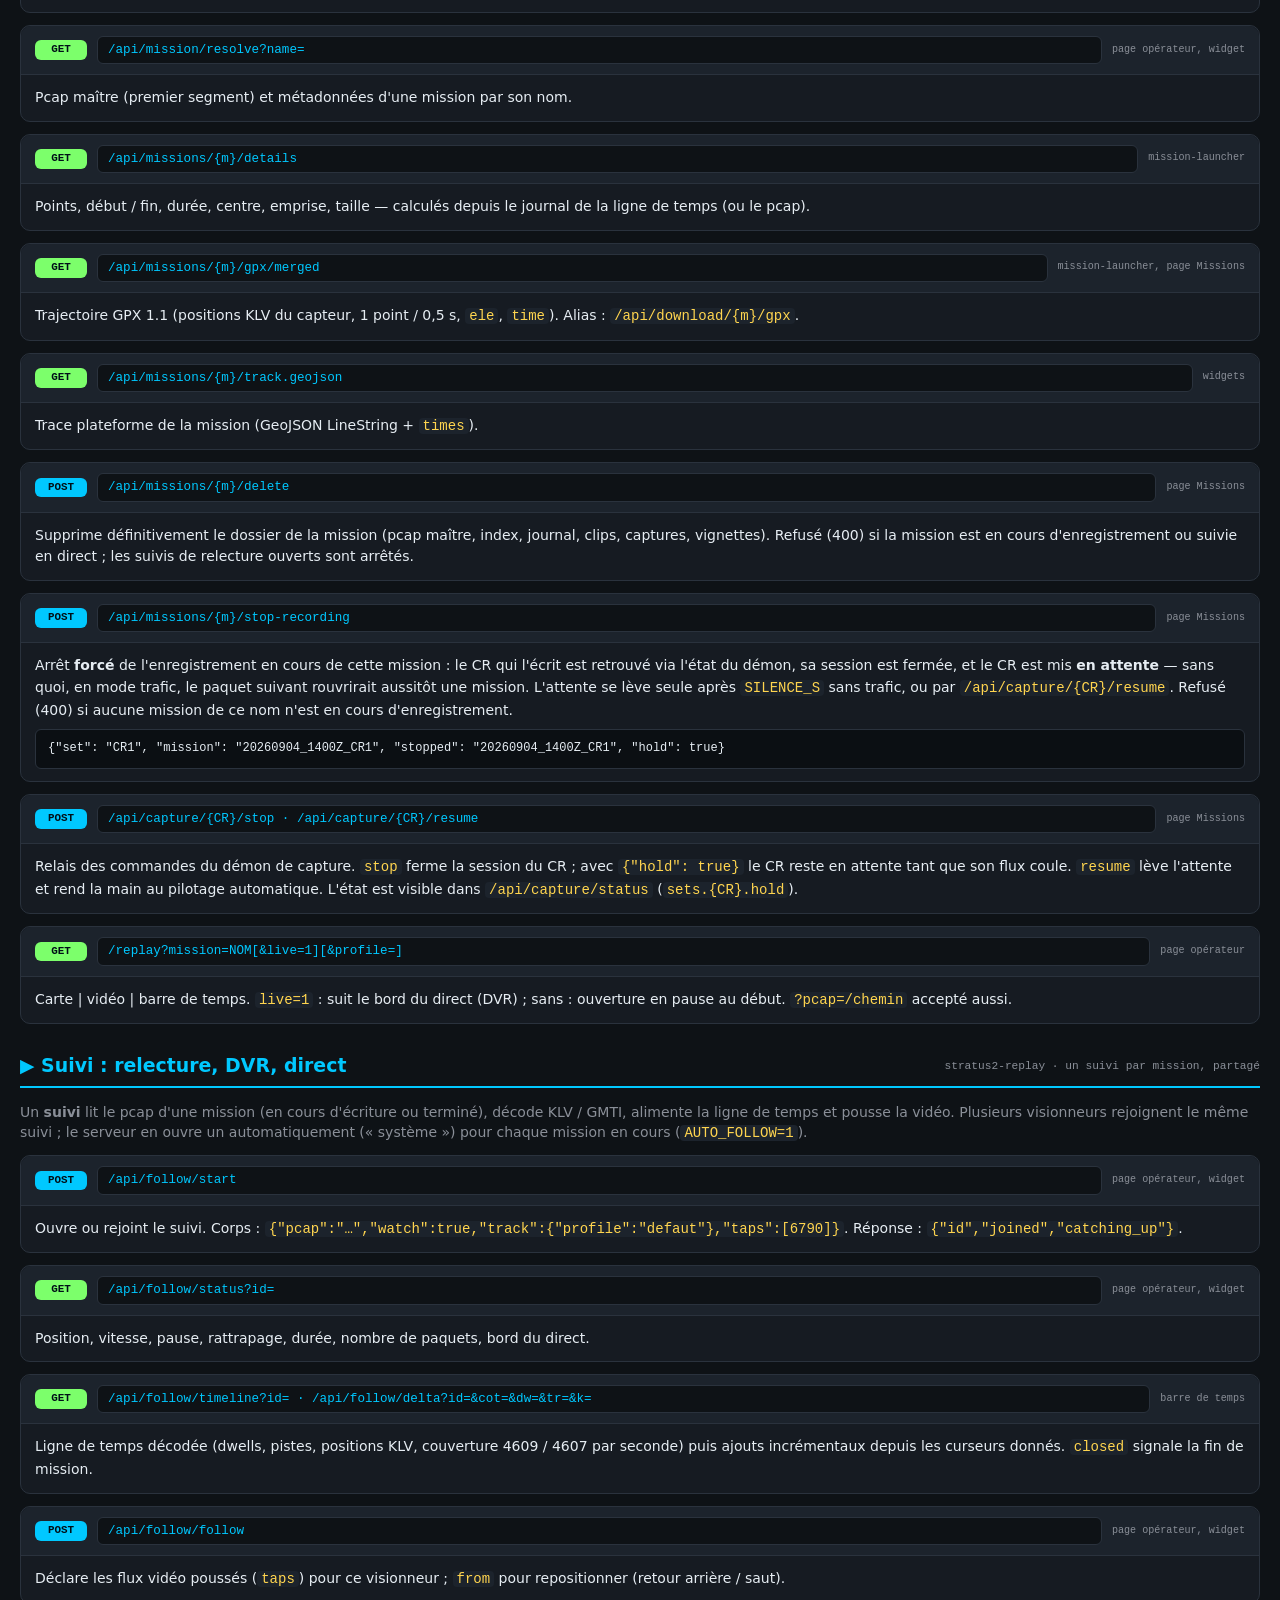
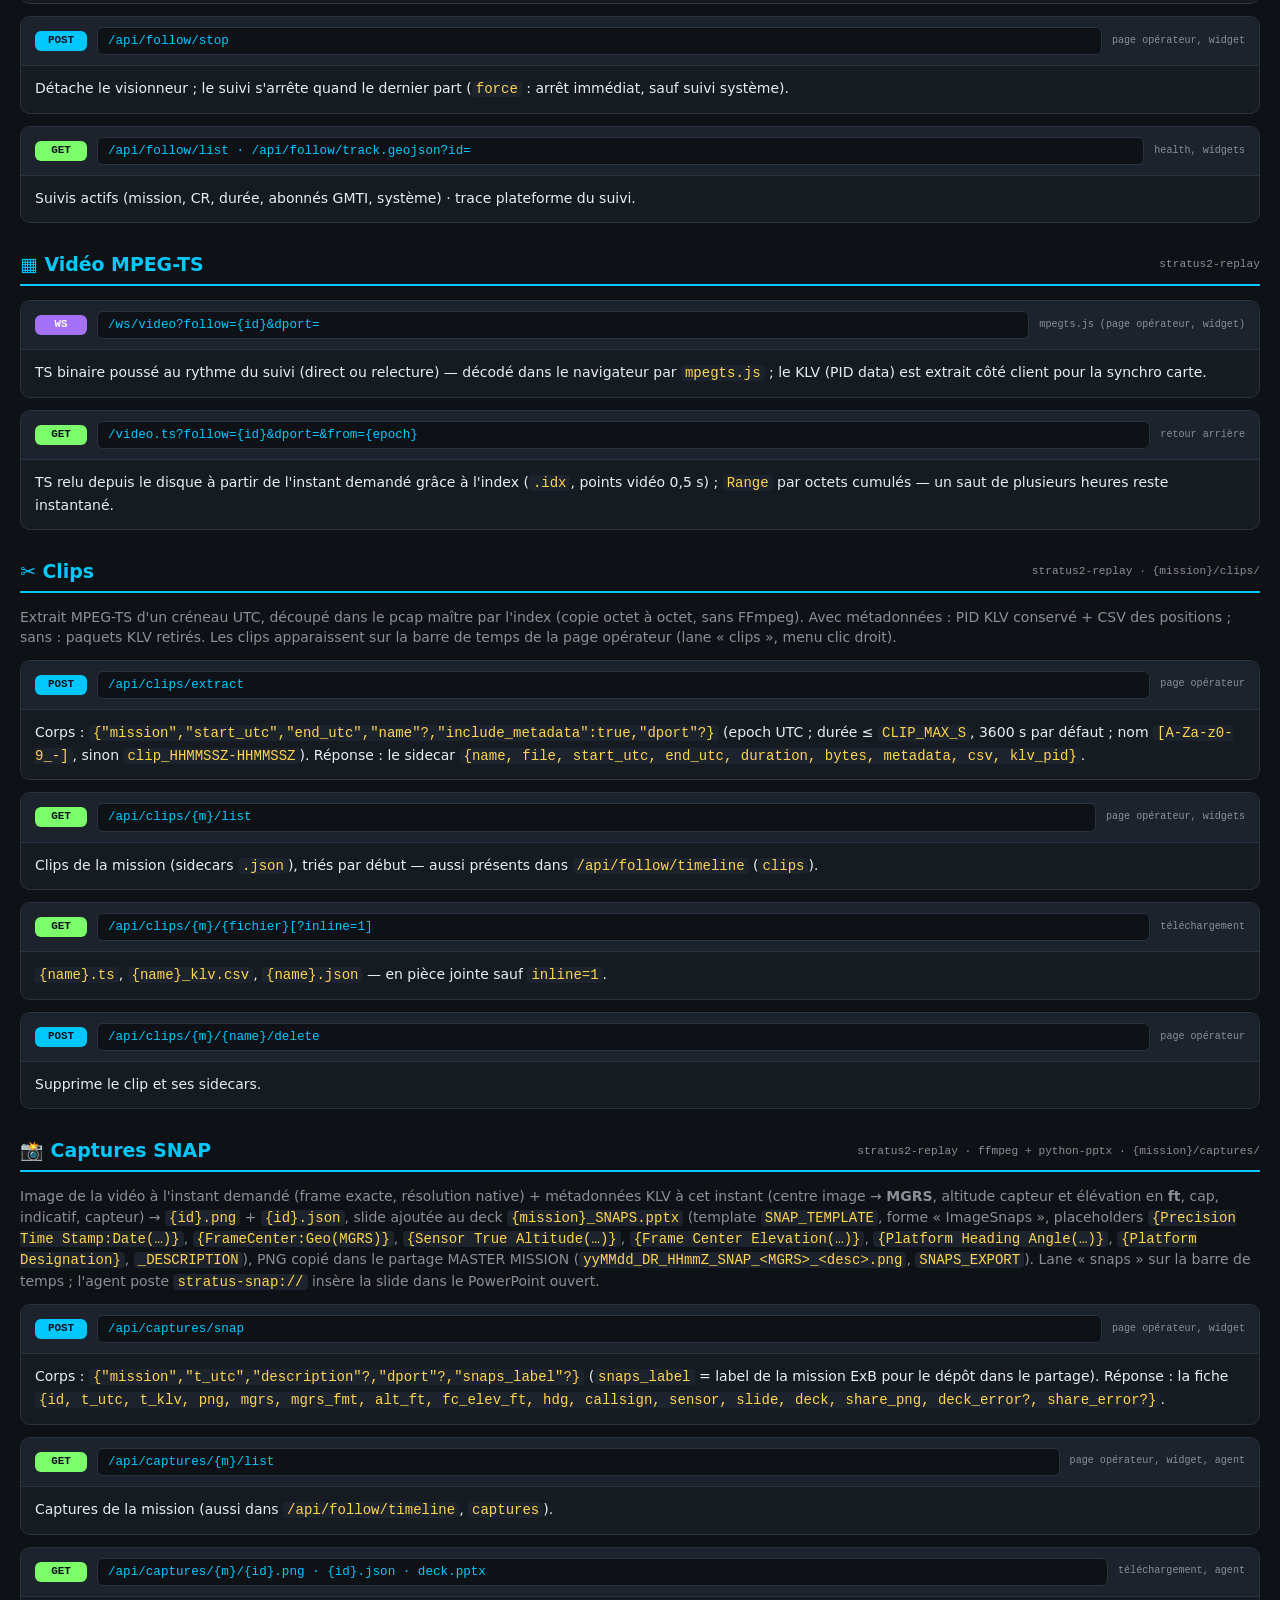
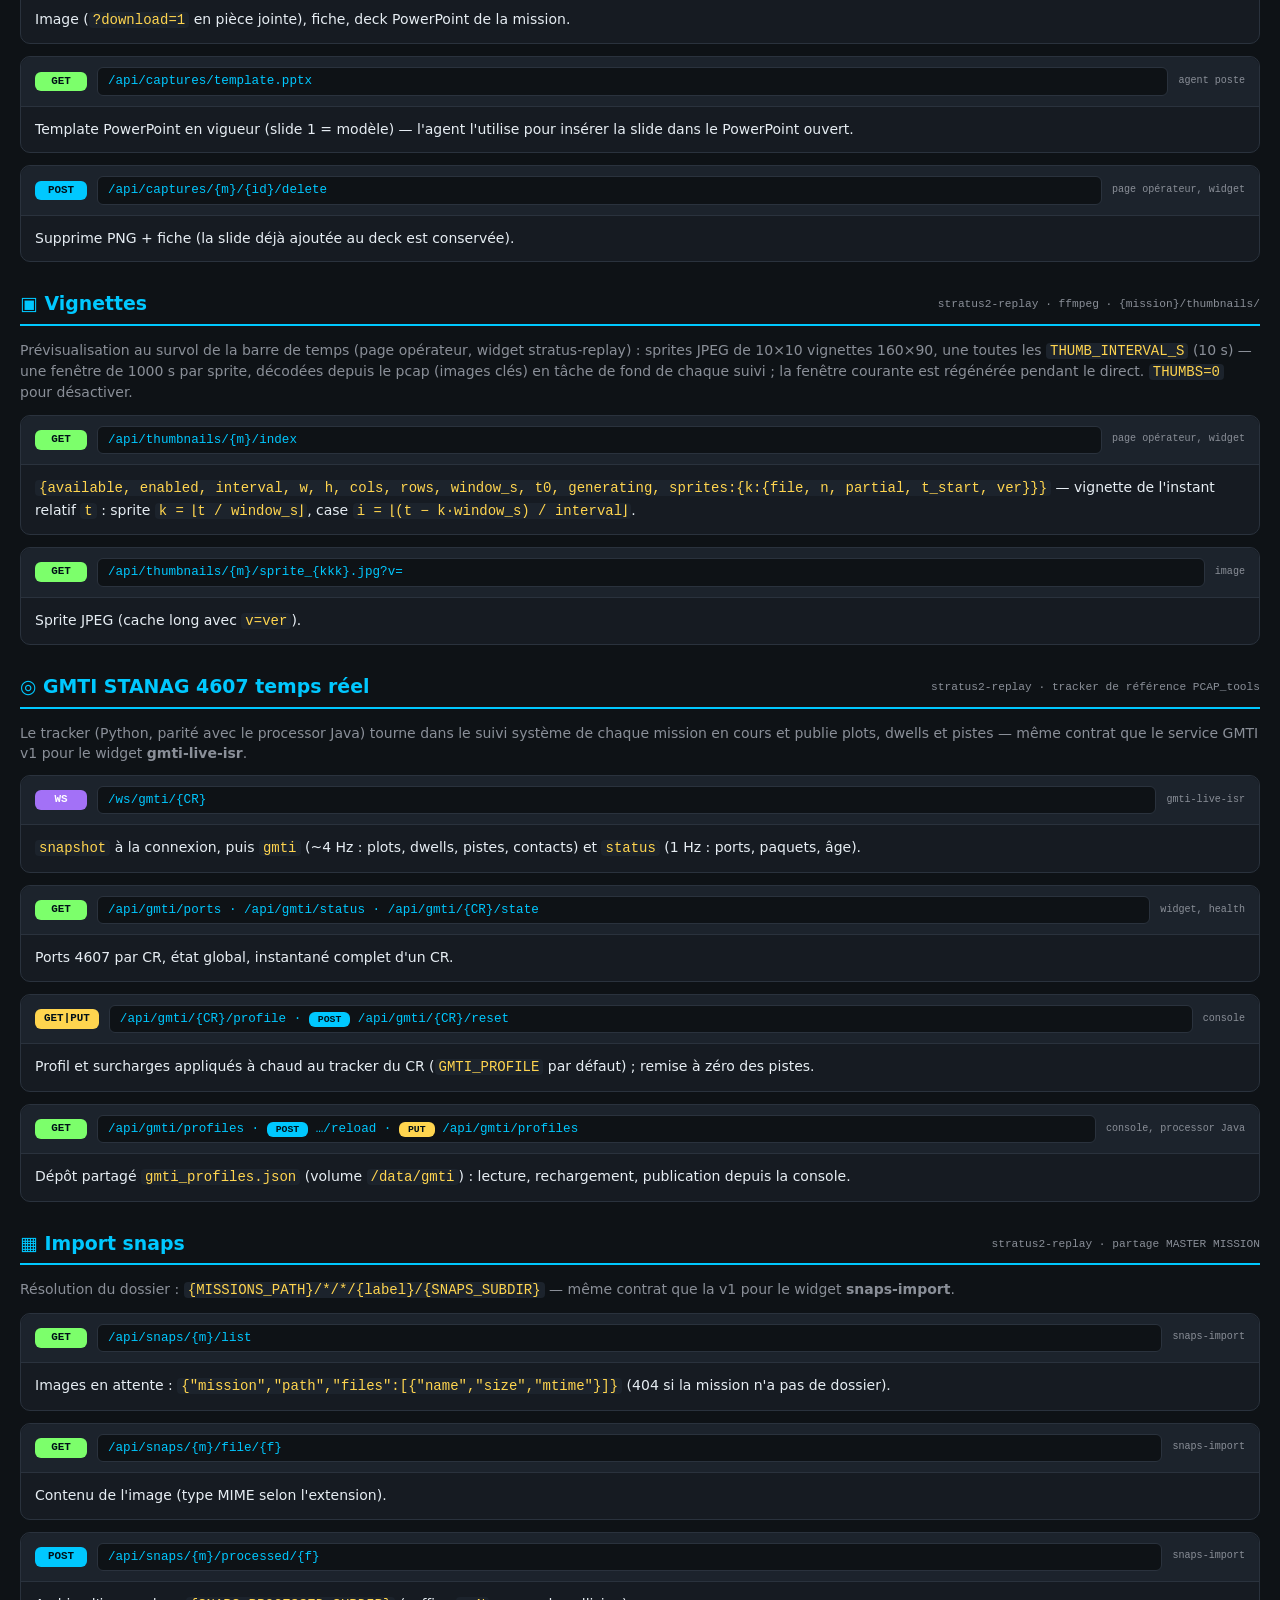
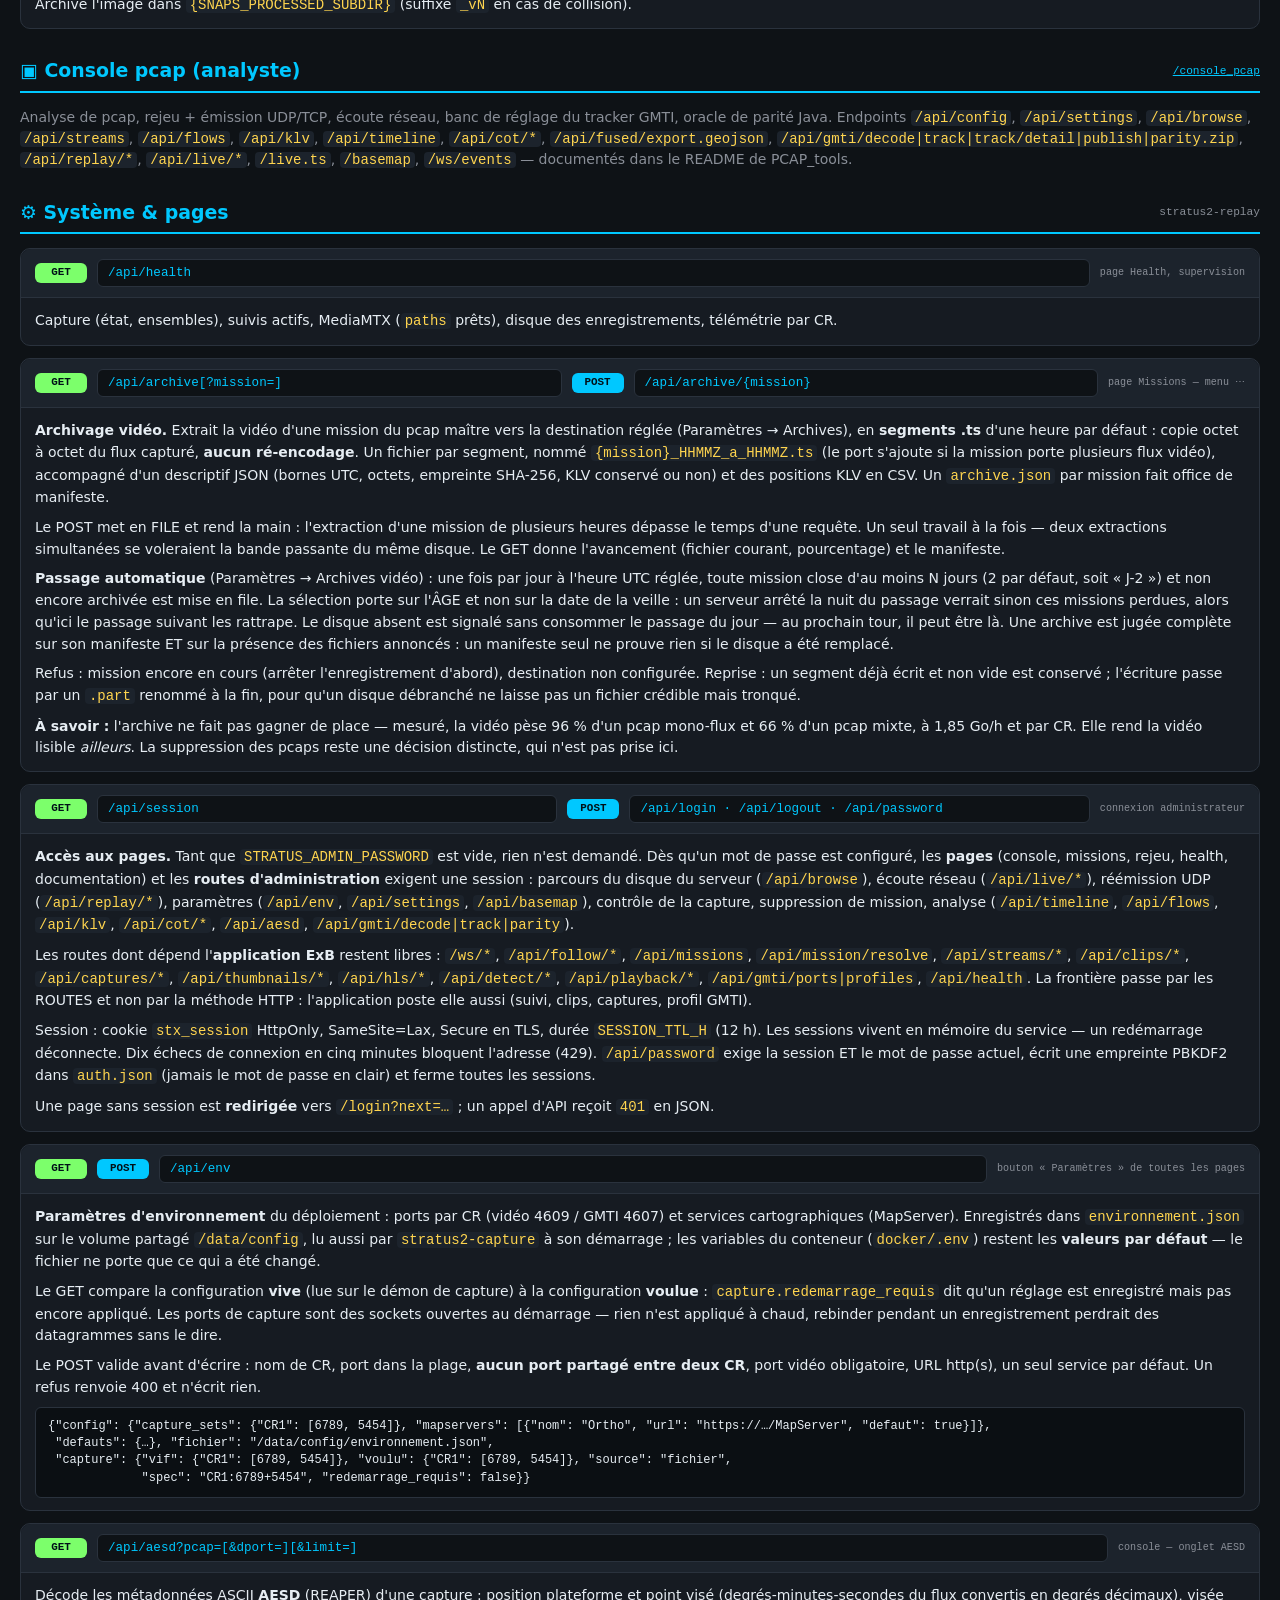
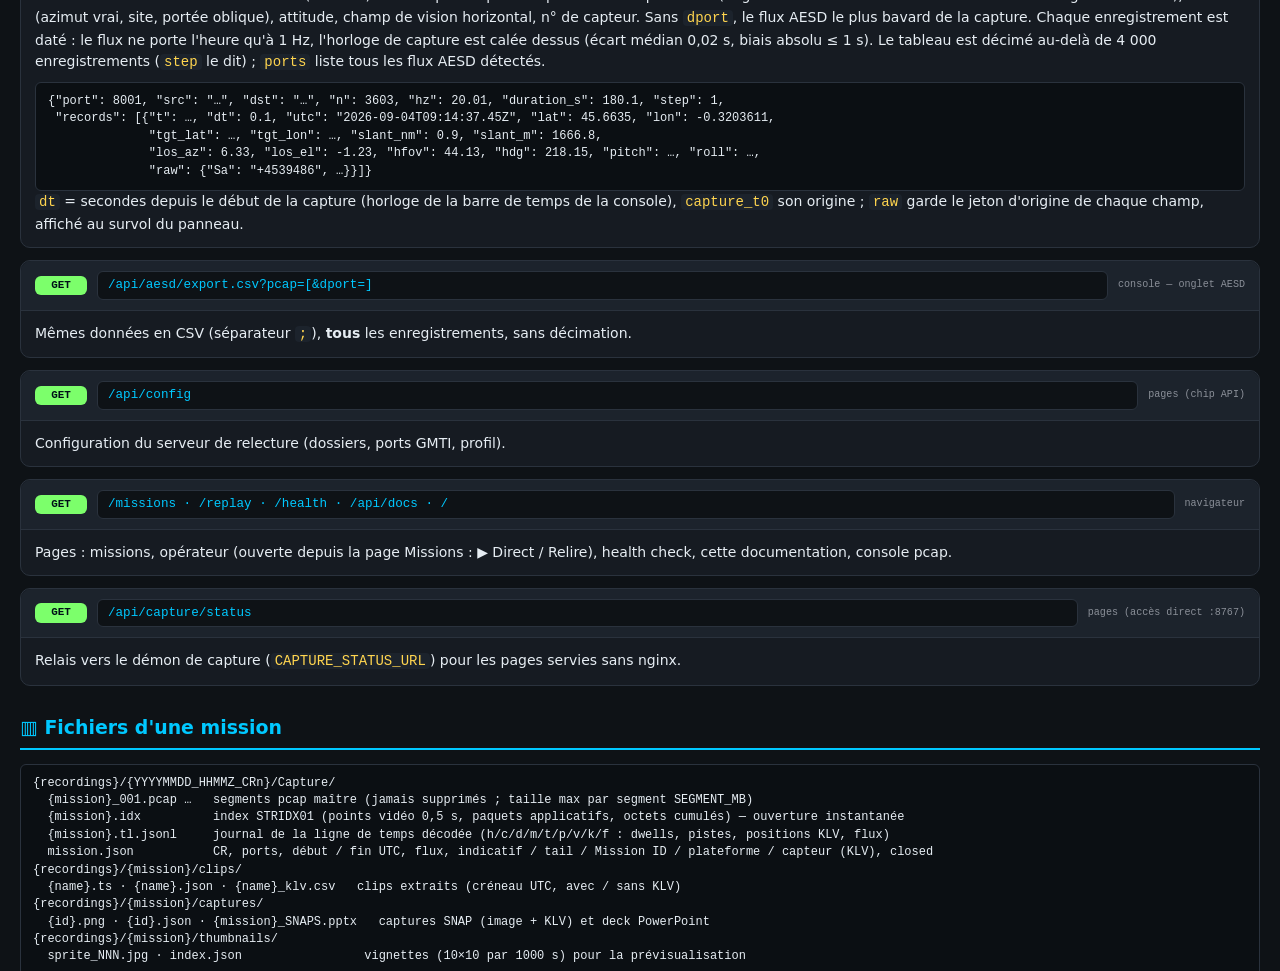
==== commit f79ef672: "feat(archives): passage automatique quotidien — missions closes d'au moins J-2 L'archivage manuel su" ====
--- a/pcap_web/static/apidocs.html
+++ b/pcap_web/static/apidocs.html
@@ -293,6 +293,7 @@
     <div class="ep"><div class="ep-head"><span class="m get">GET</span><span class="ep-path">/api/archive[?mission=]</span><span class="m post">POST</span><span class="ep-path">/api/archive/{mission}</span><span class="ep-who">page Missions — menu ⋯</span></div>
       <div class="ep-body"><p><b>Archivage vidéo.</b> Extrait la vidéo d'une mission du pcap maître vers la destination réglée (Paramètres → Archives), en <b>segments .ts</b> d'une heure par défaut : copie octet à octet du flux capturé, <b>aucun ré-encodage</b>. Un fichier par segment, nommé <code>{mission}_HHMMZ_a_HHMMZ.ts</code> (le port s'ajoute si la mission porte plusieurs flux vidéo), accompagné d'un descriptif JSON (bornes UTC, octets, empreinte SHA-256, KLV conservé ou non) et des positions KLV en CSV. Un <code>archive.json</code> par mission fait office de manifeste.</p>
       <p>Le POST met en FILE et rend la main : l'extraction d'une mission de plusieurs heures dépasse le temps d'une requête. Un seul travail à la fois — deux extractions simultanées se voleraient la bande passante du même disque. Le GET donne l'avancement (fichier courant, pourcentage) et le manifeste.</p>
+      <p><b>Passage automatique</b> (Paramètres → Archives vidéo) : une fois par jour à l'heure UTC réglée, toute mission close d'au moins N jours (2 par défaut, soit « J-2 ») et non encore archivée est mise en file. La sélection porte sur l'ÂGE et non sur la date de la veille : un serveur arrêté la nuit du passage verrait sinon ces missions perdues, alors qu'ici le passage suivant les rattrape. Le disque absent est signalé sans consommer le passage du jour — au prochain tour, il peut être là. Une archive est jugée complète sur son manifeste ET sur la présence des fichiers annoncés : un manifeste seul ne prouve rien si le disque a été remplacé.</p>
       <p>Refus : mission encore en cours (arrêter l'enregistrement d'abord), destination non configurée. Reprise : un segment déjà écrit et non vide est conservé ; l'écriture passe par un <code>.part</code> renommé à la fin, pour qu'un disque débranché ne laisse pas un fichier crédible mais tronqué.</p>
       <p><b>À savoir :</b> l'archive ne fait pas gagner de place — mesuré, la vidéo pèse 96 % d'un pcap mono-flux et 66 % d'un pcap mixte, à 1,85 Go/h et par CR. Elle rend la vidéo lisible <i>ailleurs</i>. La suppression des pcaps reste une décision distincte, qui n'est pas prise ici.</p></div></div>
     <div class="ep"><div class="ep-head"><span class="m get">GET</span><span class="ep-path">/api/session</span><span class="m post">POST</span><span class="ep-path">/api/login · /api/logout · /api/password</span><span class="ep-who">connexion administrateur</span></div>
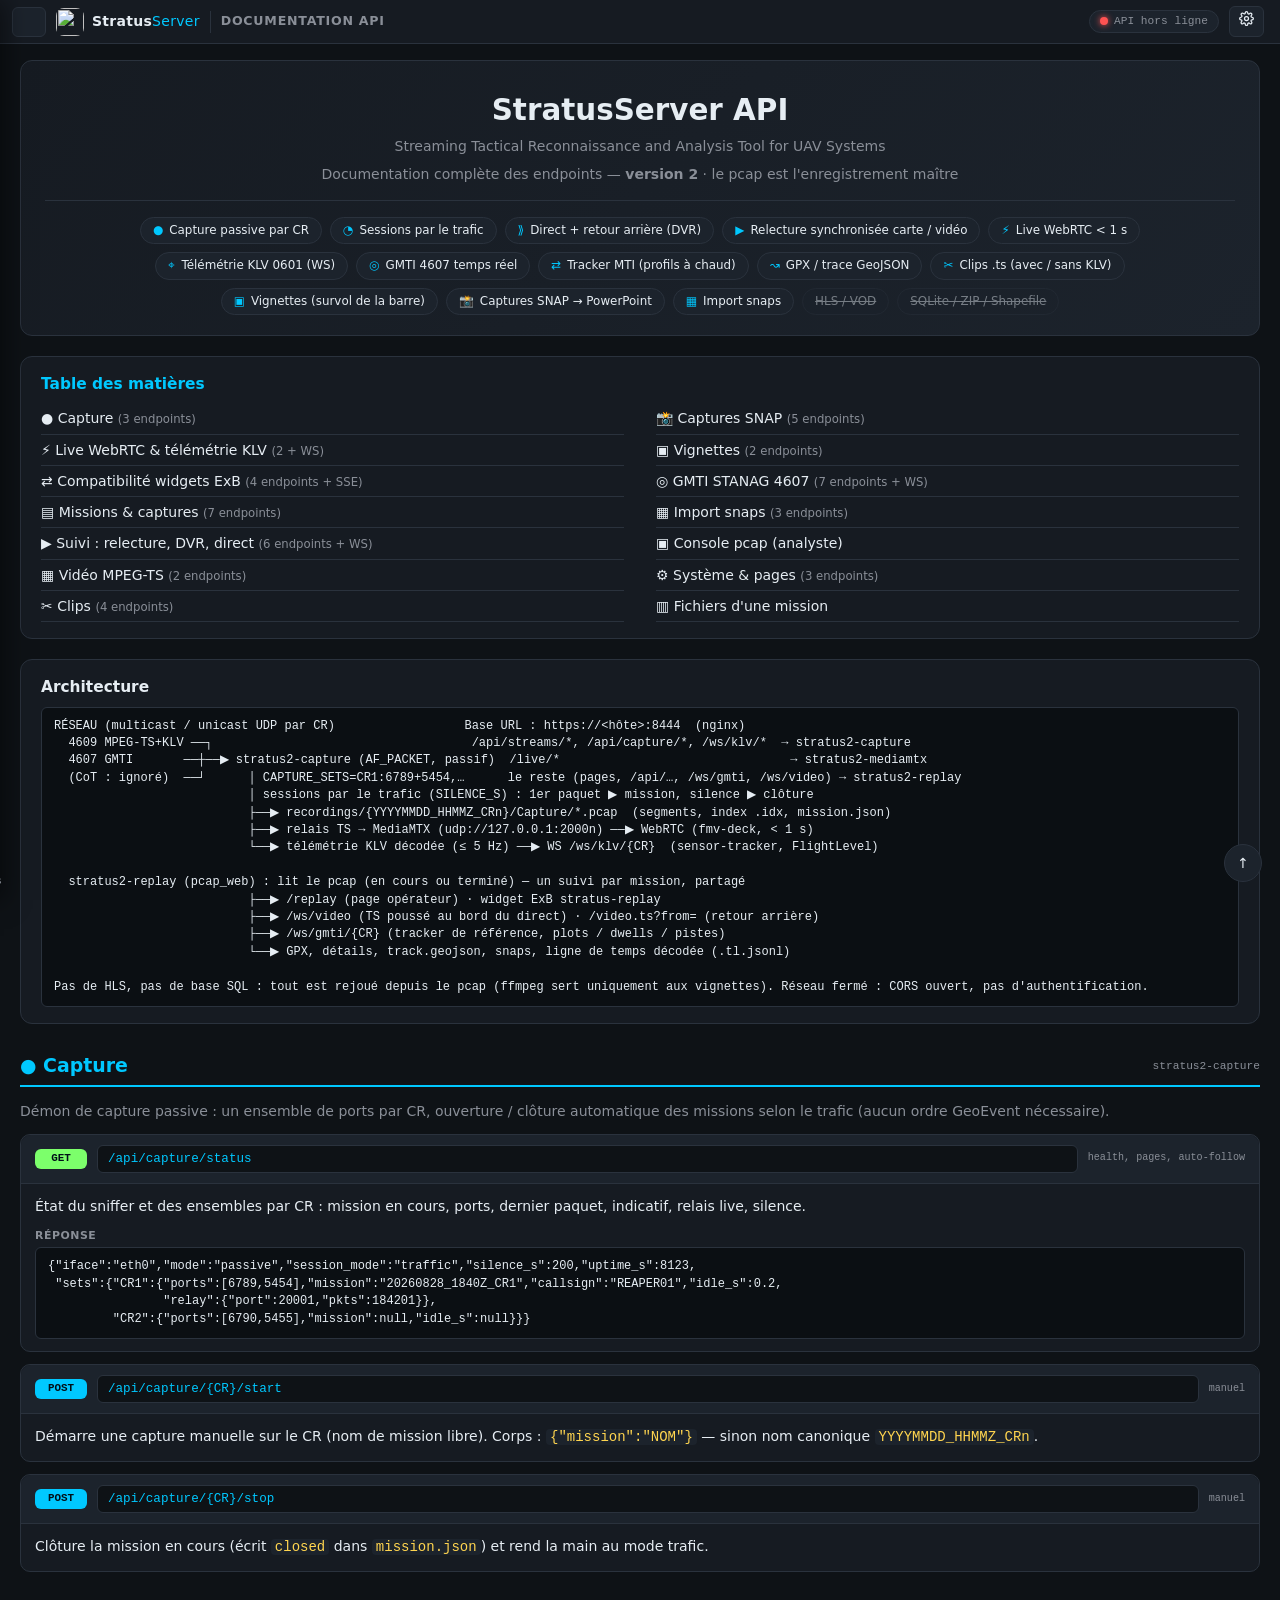
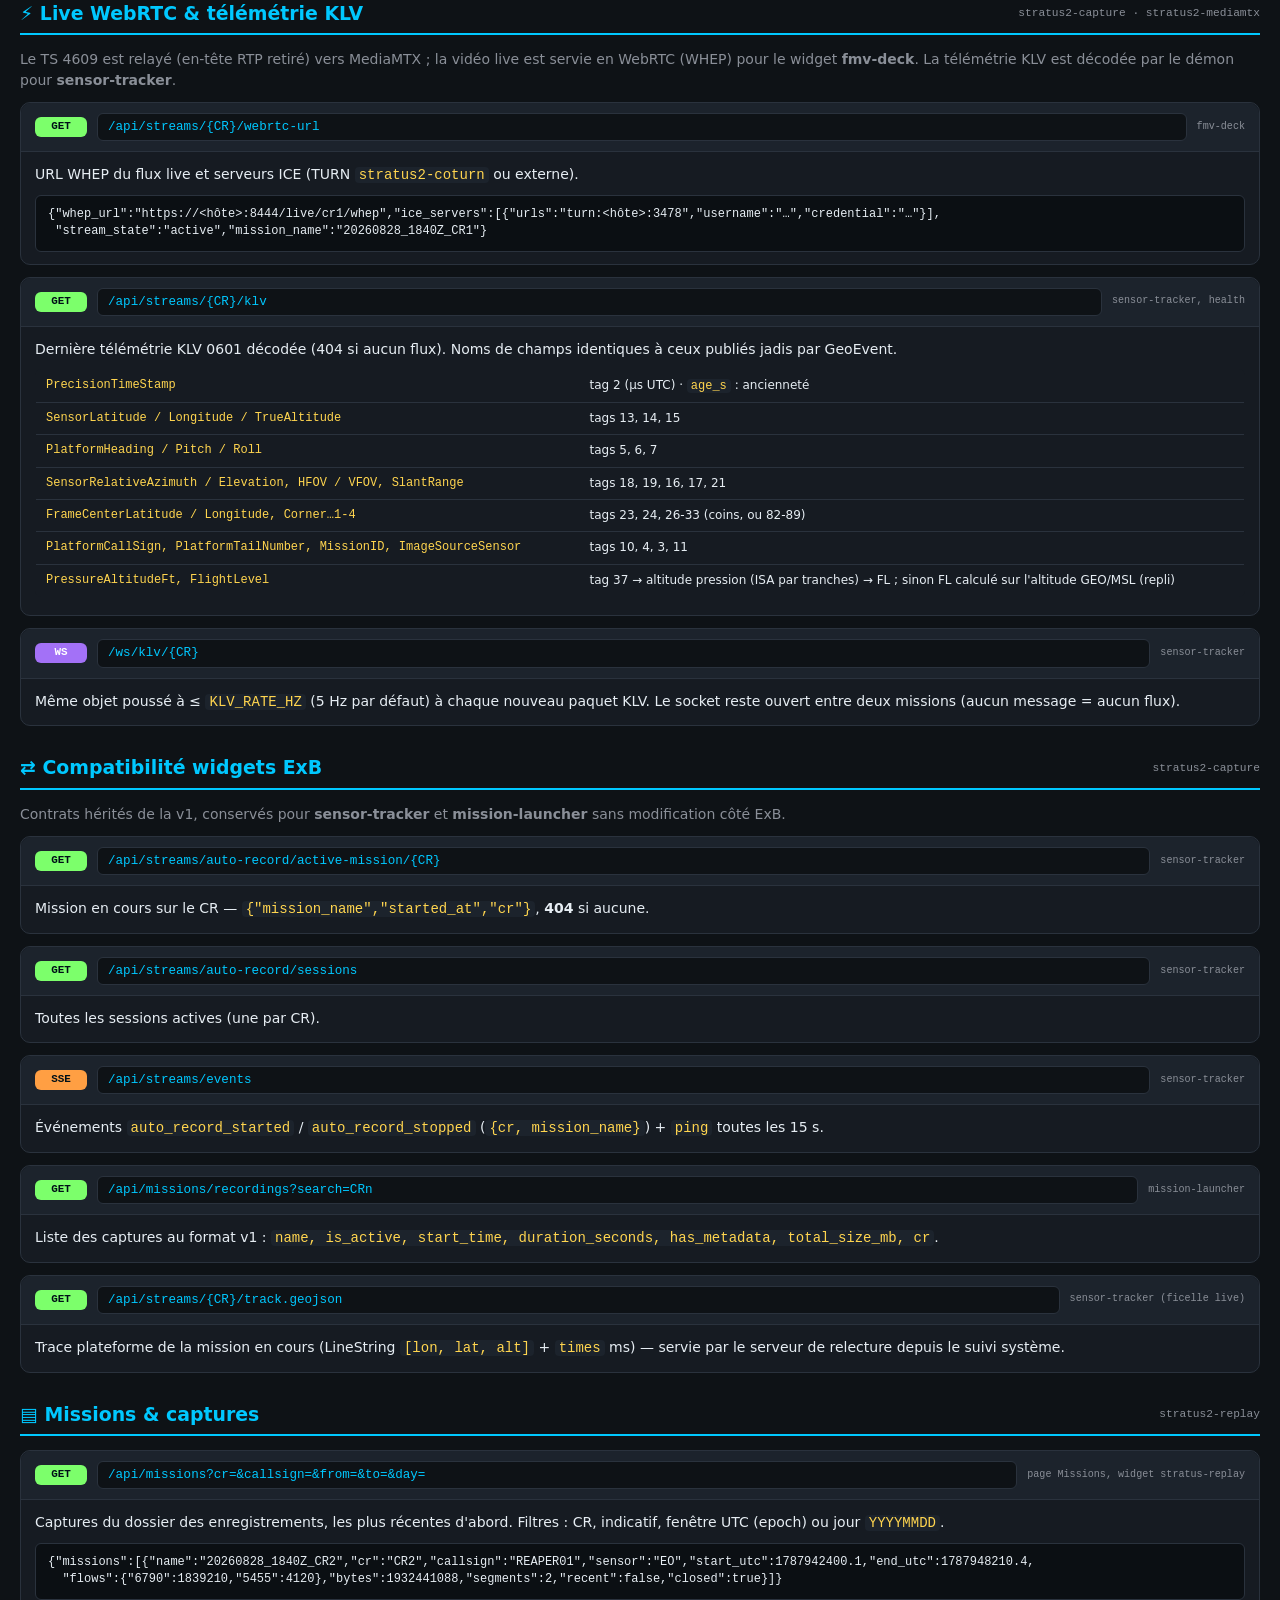
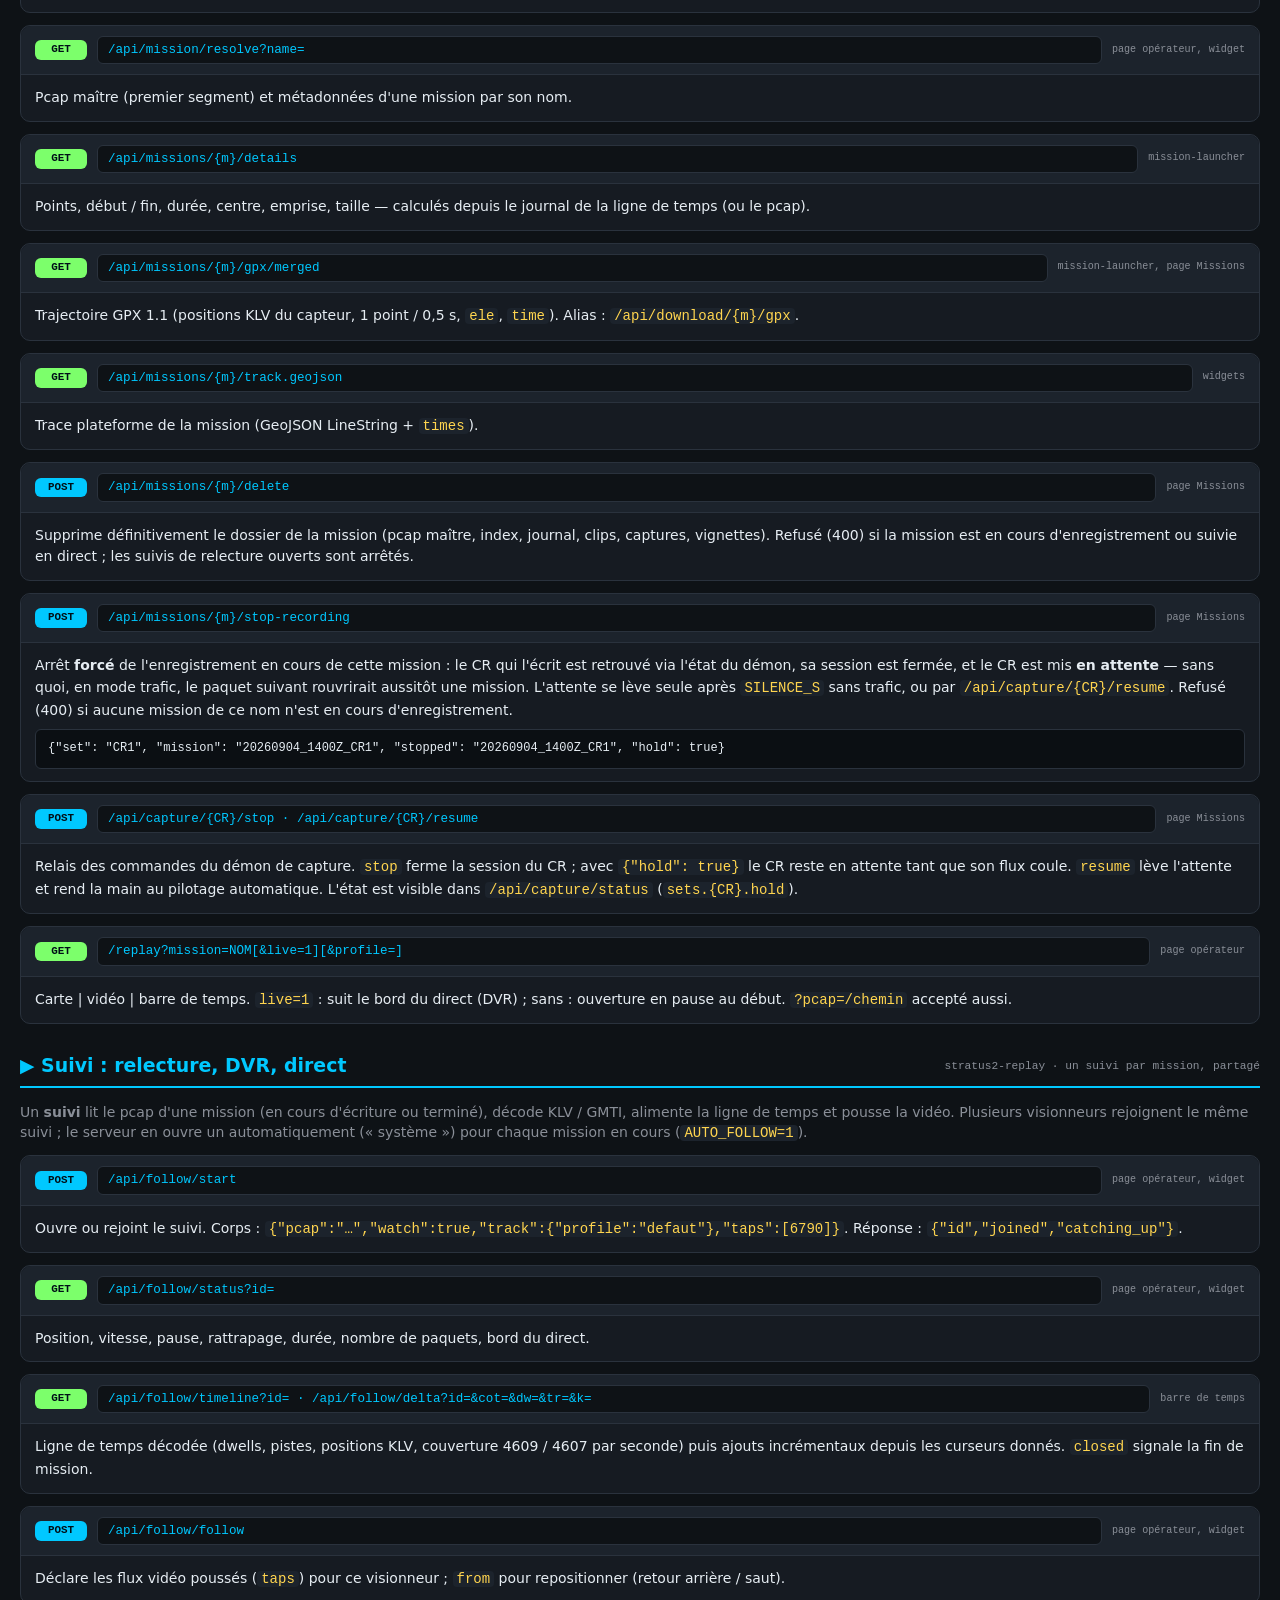
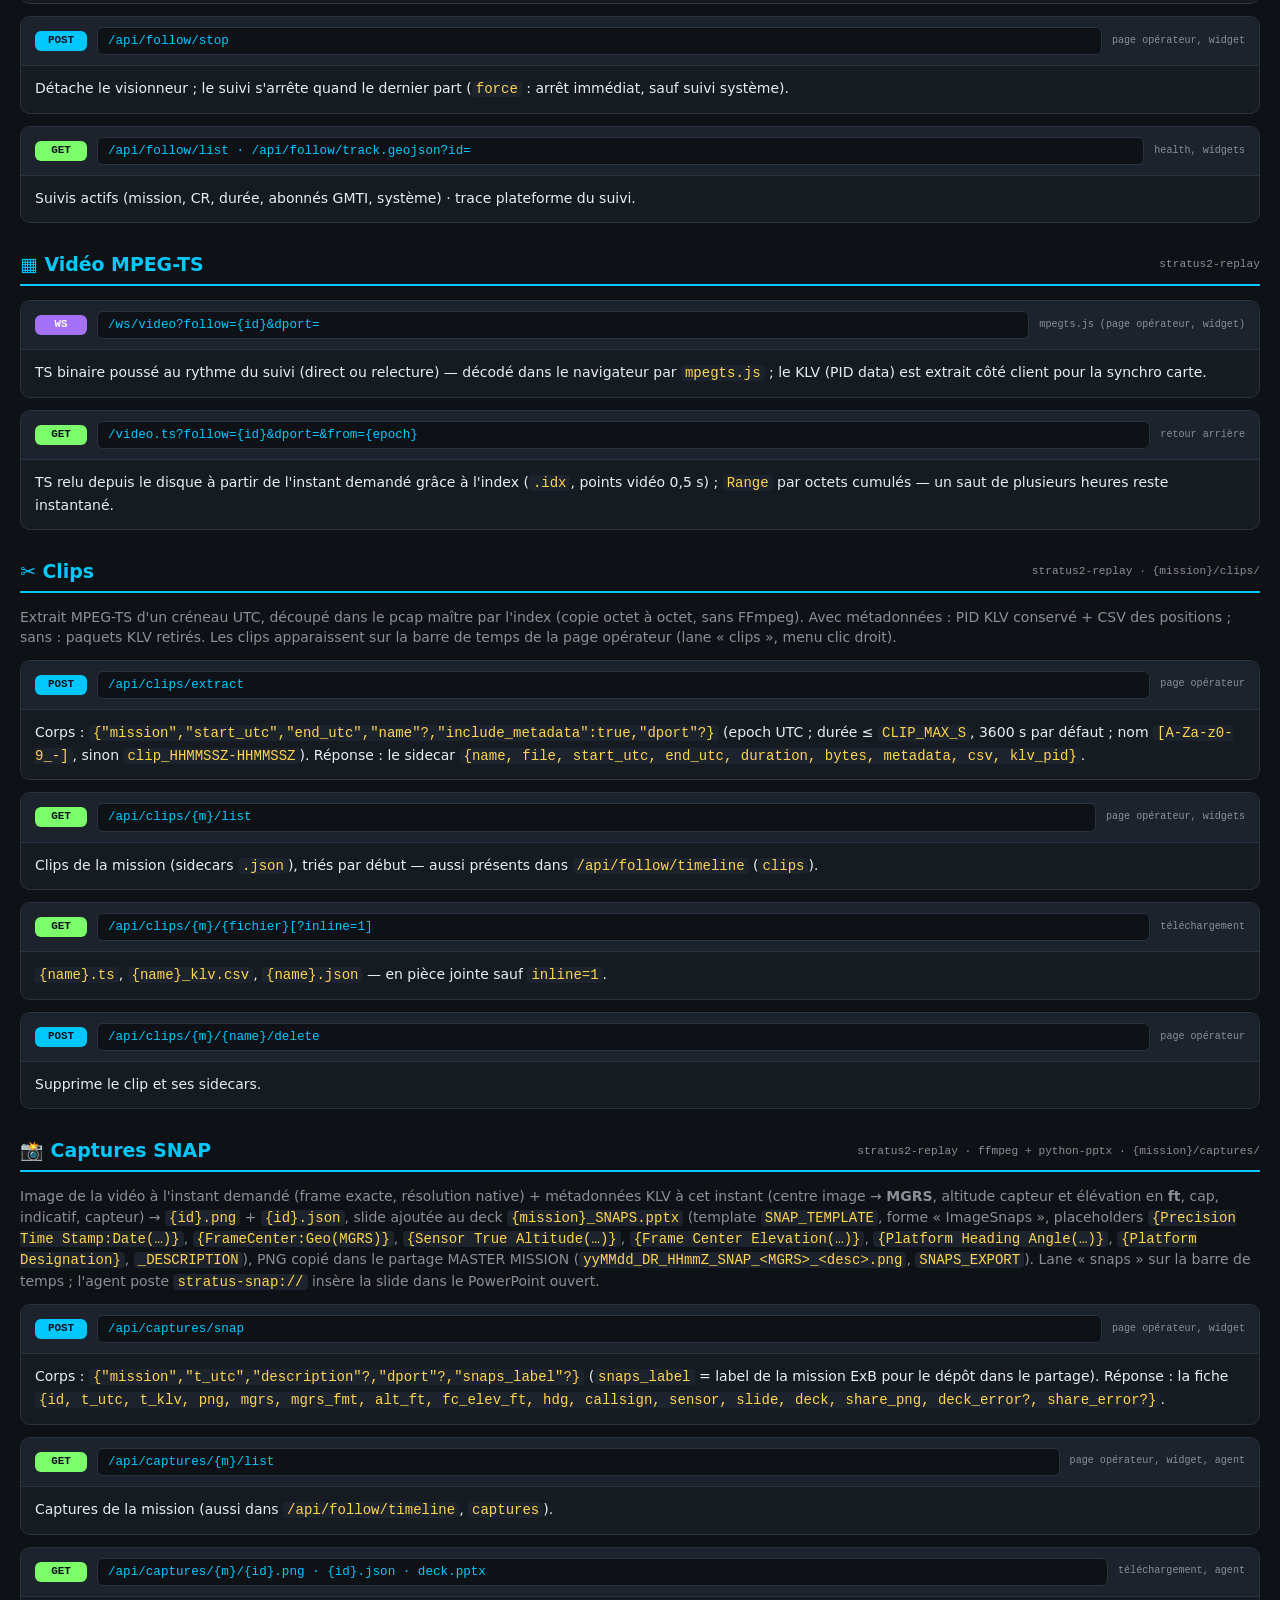
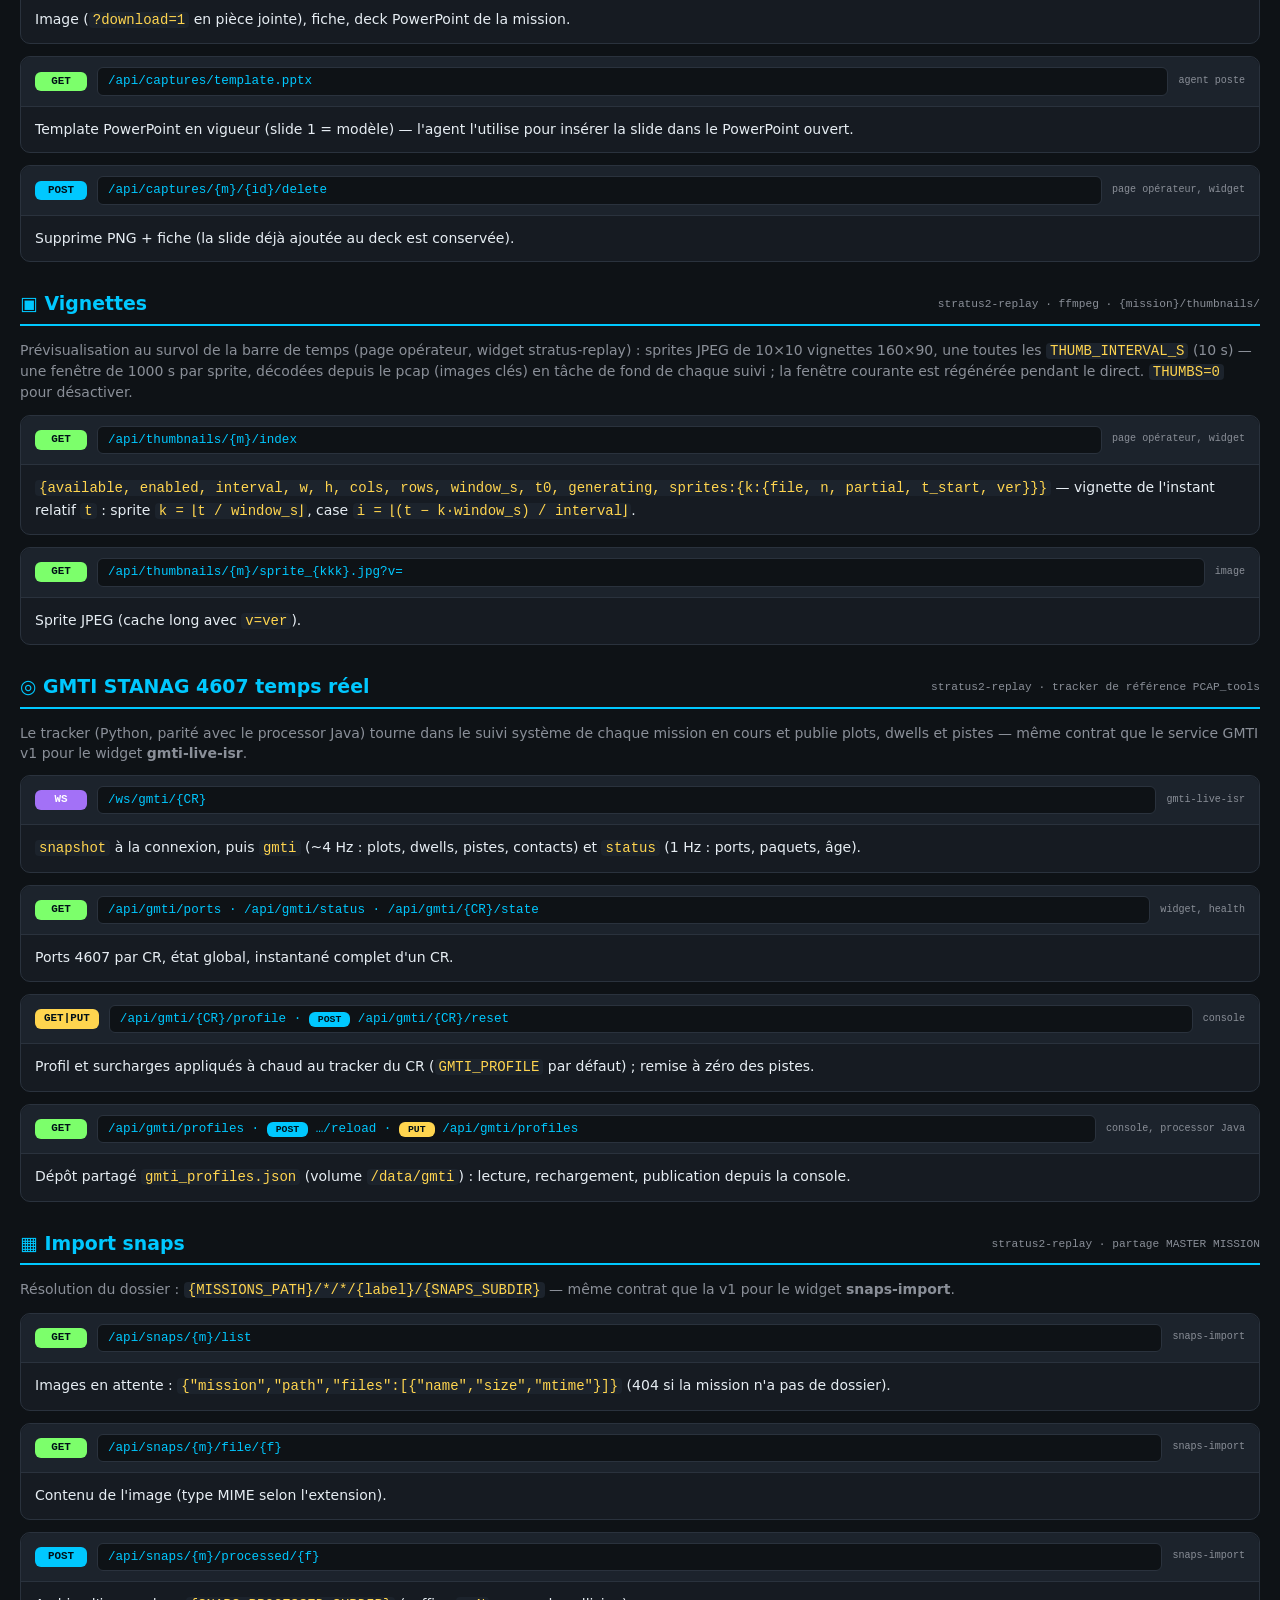
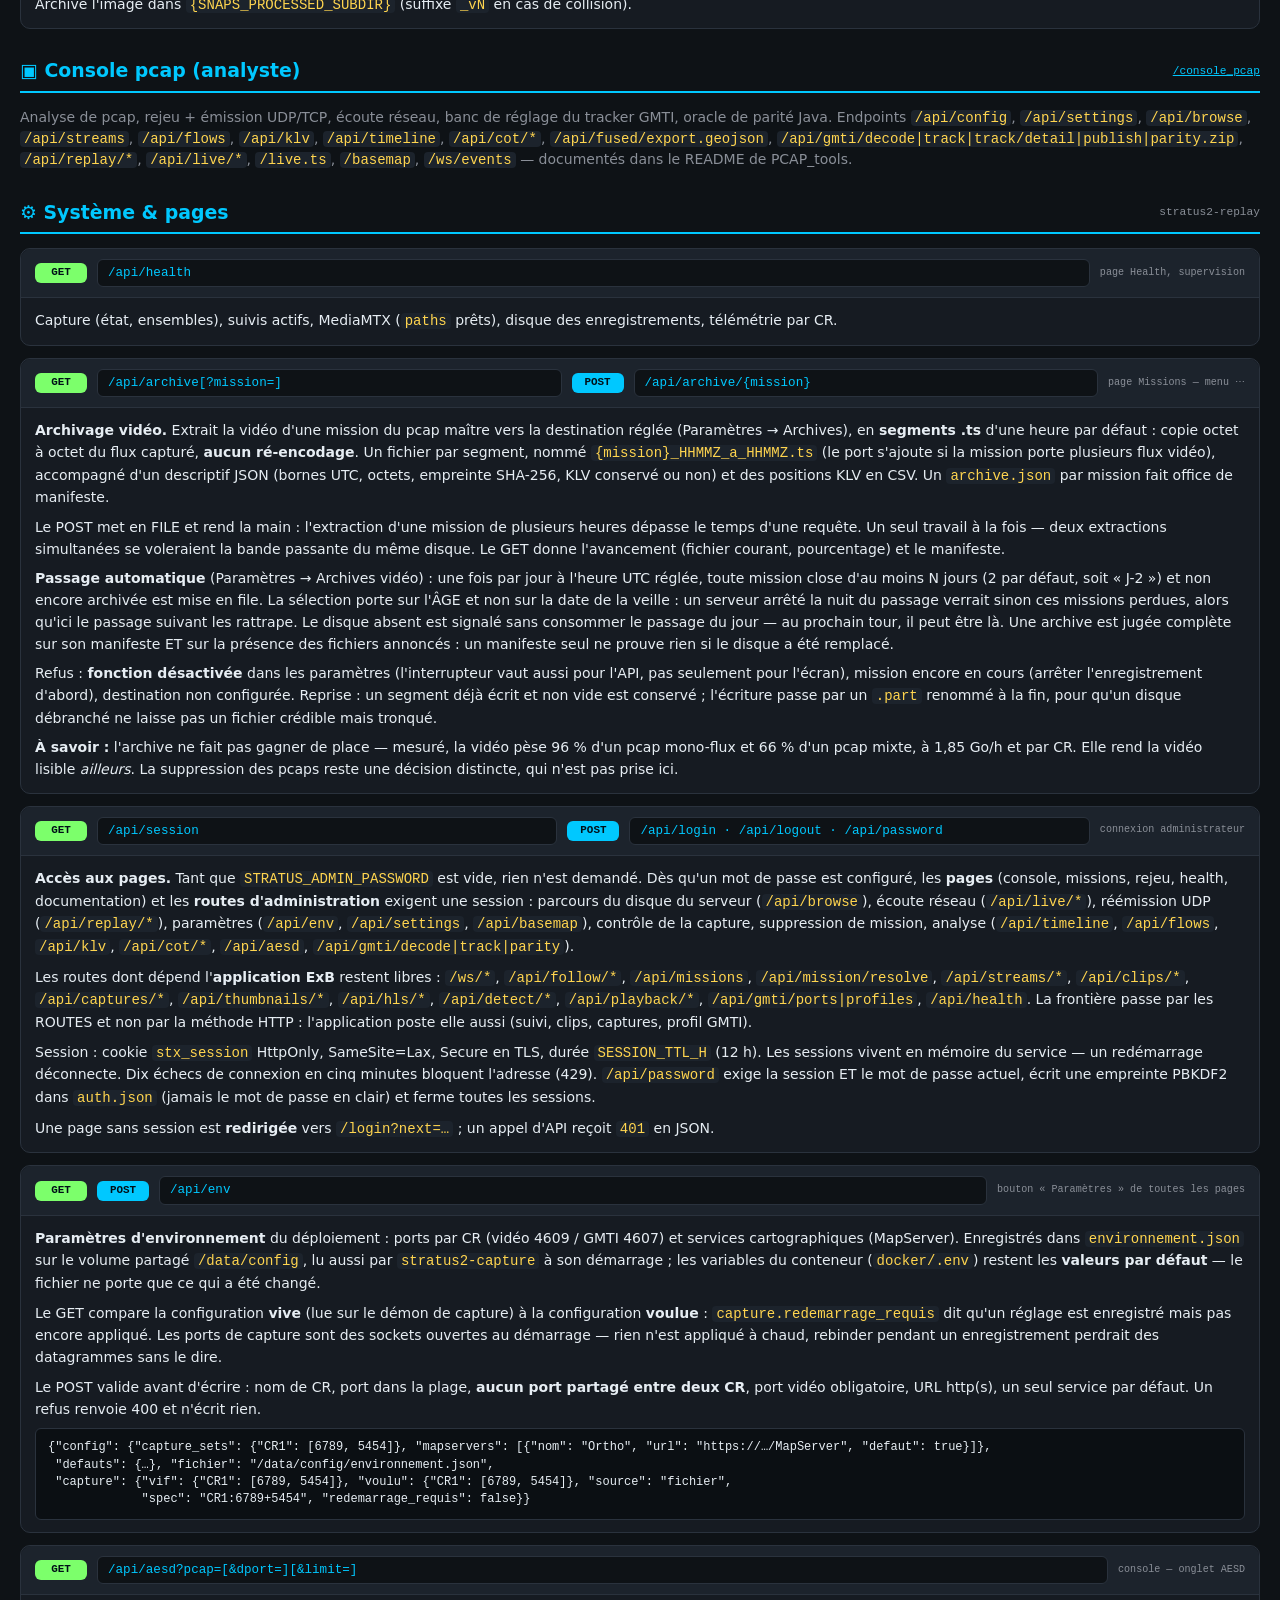
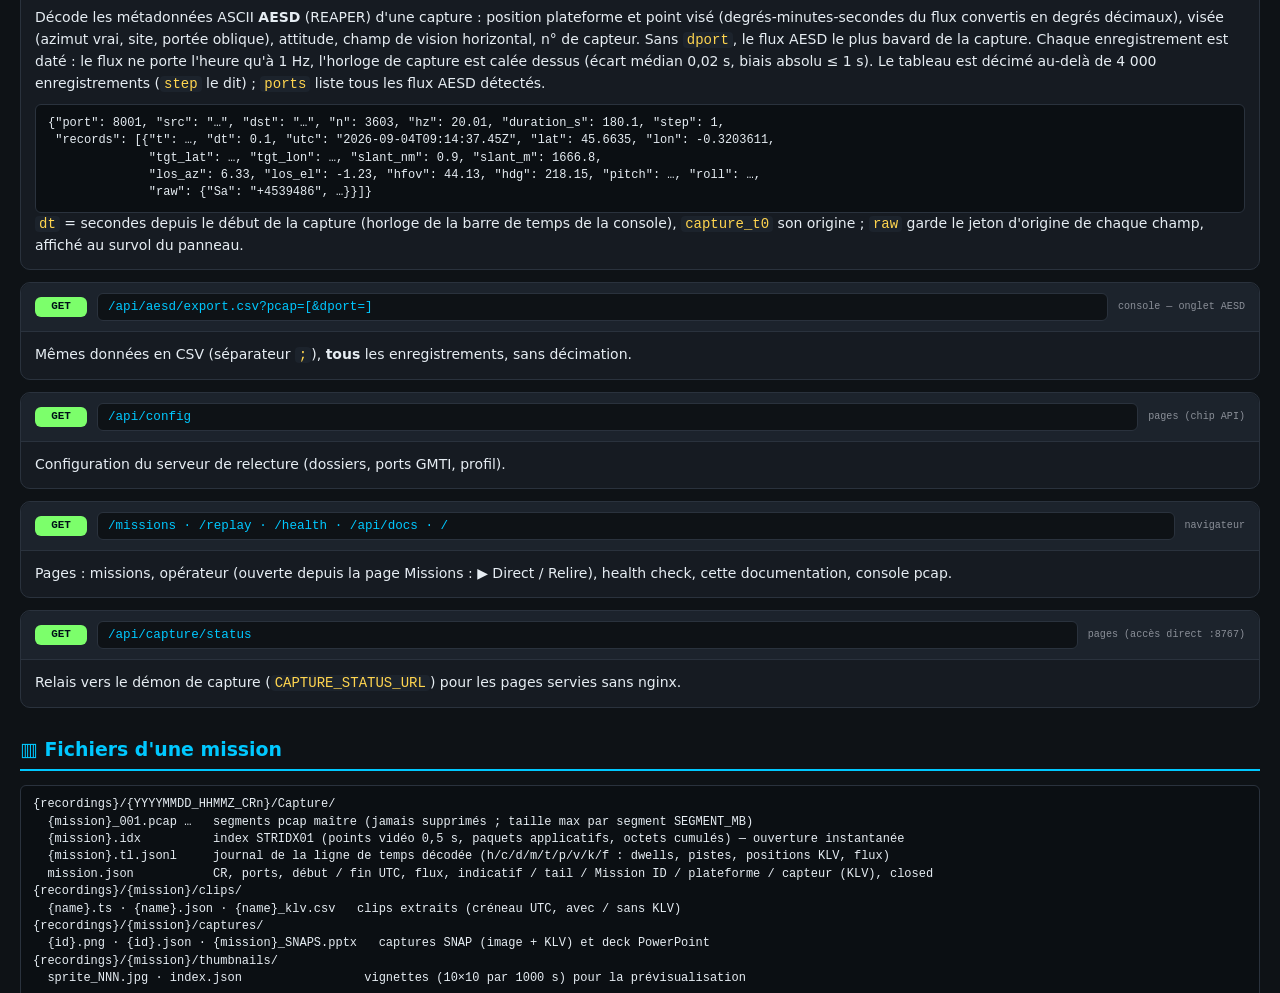
==== commit af4b2035: "feat(archives): interrupteur général — l'archivage se désactive complètement La case « archivage aut" ====
--- a/pcap_web/static/apidocs.html
+++ b/pcap_web/static/apidocs.html
@@ -294,7 +294,7 @@
       <div class="ep-body"><p><b>Archivage vidéo.</b> Extrait la vidéo d'une mission du pcap maître vers la destination réglée (Paramètres → Archives), en <b>segments .ts</b> d'une heure par défaut : copie octet à octet du flux capturé, <b>aucun ré-encodage</b>. Un fichier par segment, nommé <code>{mission}_HHMMZ_a_HHMMZ.ts</code> (le port s'ajoute si la mission porte plusieurs flux vidéo), accompagné d'un descriptif JSON (bornes UTC, octets, empreinte SHA-256, KLV conservé ou non) et des positions KLV en CSV. Un <code>archive.json</code> par mission fait office de manifeste.</p>
       <p>Le POST met en FILE et rend la main : l'extraction d'une mission de plusieurs heures dépasse le temps d'une requête. Un seul travail à la fois — deux extractions simultanées se voleraient la bande passante du même disque. Le GET donne l'avancement (fichier courant, pourcentage) et le manifeste.</p>
       <p><b>Passage automatique</b> (Paramètres → Archives vidéo) : une fois par jour à l'heure UTC réglée, toute mission close d'au moins N jours (2 par défaut, soit « J-2 ») et non encore archivée est mise en file. La sélection porte sur l'ÂGE et non sur la date de la veille : un serveur arrêté la nuit du passage verrait sinon ces missions perdues, alors qu'ici le passage suivant les rattrape. Le disque absent est signalé sans consommer le passage du jour — au prochain tour, il peut être là. Une archive est jugée complète sur son manifeste ET sur la présence des fichiers annoncés : un manifeste seul ne prouve rien si le disque a été remplacé.</p>
-      <p>Refus : mission encore en cours (arrêter l'enregistrement d'abord), destination non configurée. Reprise : un segment déjà écrit et non vide est conservé ; l'écriture passe par un <code>.part</code> renommé à la fin, pour qu'un disque débranché ne laisse pas un fichier crédible mais tronqué.</p>
+      <p>Refus : <b>fonction désactivée</b> dans les paramètres (l'interrupteur vaut aussi pour l'API, pas seulement pour l'écran), mission encore en cours (arrêter l'enregistrement d'abord), destination non configurée. Reprise : un segment déjà écrit et non vide est conservé ; l'écriture passe par un <code>.part</code> renommé à la fin, pour qu'un disque débranché ne laisse pas un fichier crédible mais tronqué.</p>
       <p><b>À savoir :</b> l'archive ne fait pas gagner de place — mesuré, la vidéo pèse 96 % d'un pcap mono-flux et 66 % d'un pcap mixte, à 1,85 Go/h et par CR. Elle rend la vidéo lisible <i>ailleurs</i>. La suppression des pcaps reste une décision distincte, qui n'est pas prise ici.</p></div></div>
     <div class="ep"><div class="ep-head"><span class="m get">GET</span><span class="ep-path">/api/session</span><span class="m post">POST</span><span class="ep-path">/api/login · /api/logout · /api/password</span><span class="ep-who">connexion administrateur</span></div>
       <div class="ep-body"><p><b>Accès aux pages.</b> Tant que <code>STRATUS_ADMIN_PASSWORD</code> est vide, rien n'est demandé. Dès qu'un mot de passe est configuré, les <b>pages</b> (console, missions, rejeu, health, documentation) et les <b>routes d'administration</b> exigent une session : parcours du disque du serveur (<code>/api/browse</code>), écoute réseau (<code>/api/live/*</code>), réémission UDP (<code>/api/replay/*</code>), paramètres (<code>/api/env</code>, <code>/api/settings</code>, <code>/api/basemap</code>), contrôle de la capture, suppression de mission, analyse (<code>/api/timeline</code>, <code>/api/flows</code>, <code>/api/klv</code>, <code>/api/cot/*</code>, <code>/api/aesd</code>, <code>/api/gmti/decode|track|parity</code>).</p>
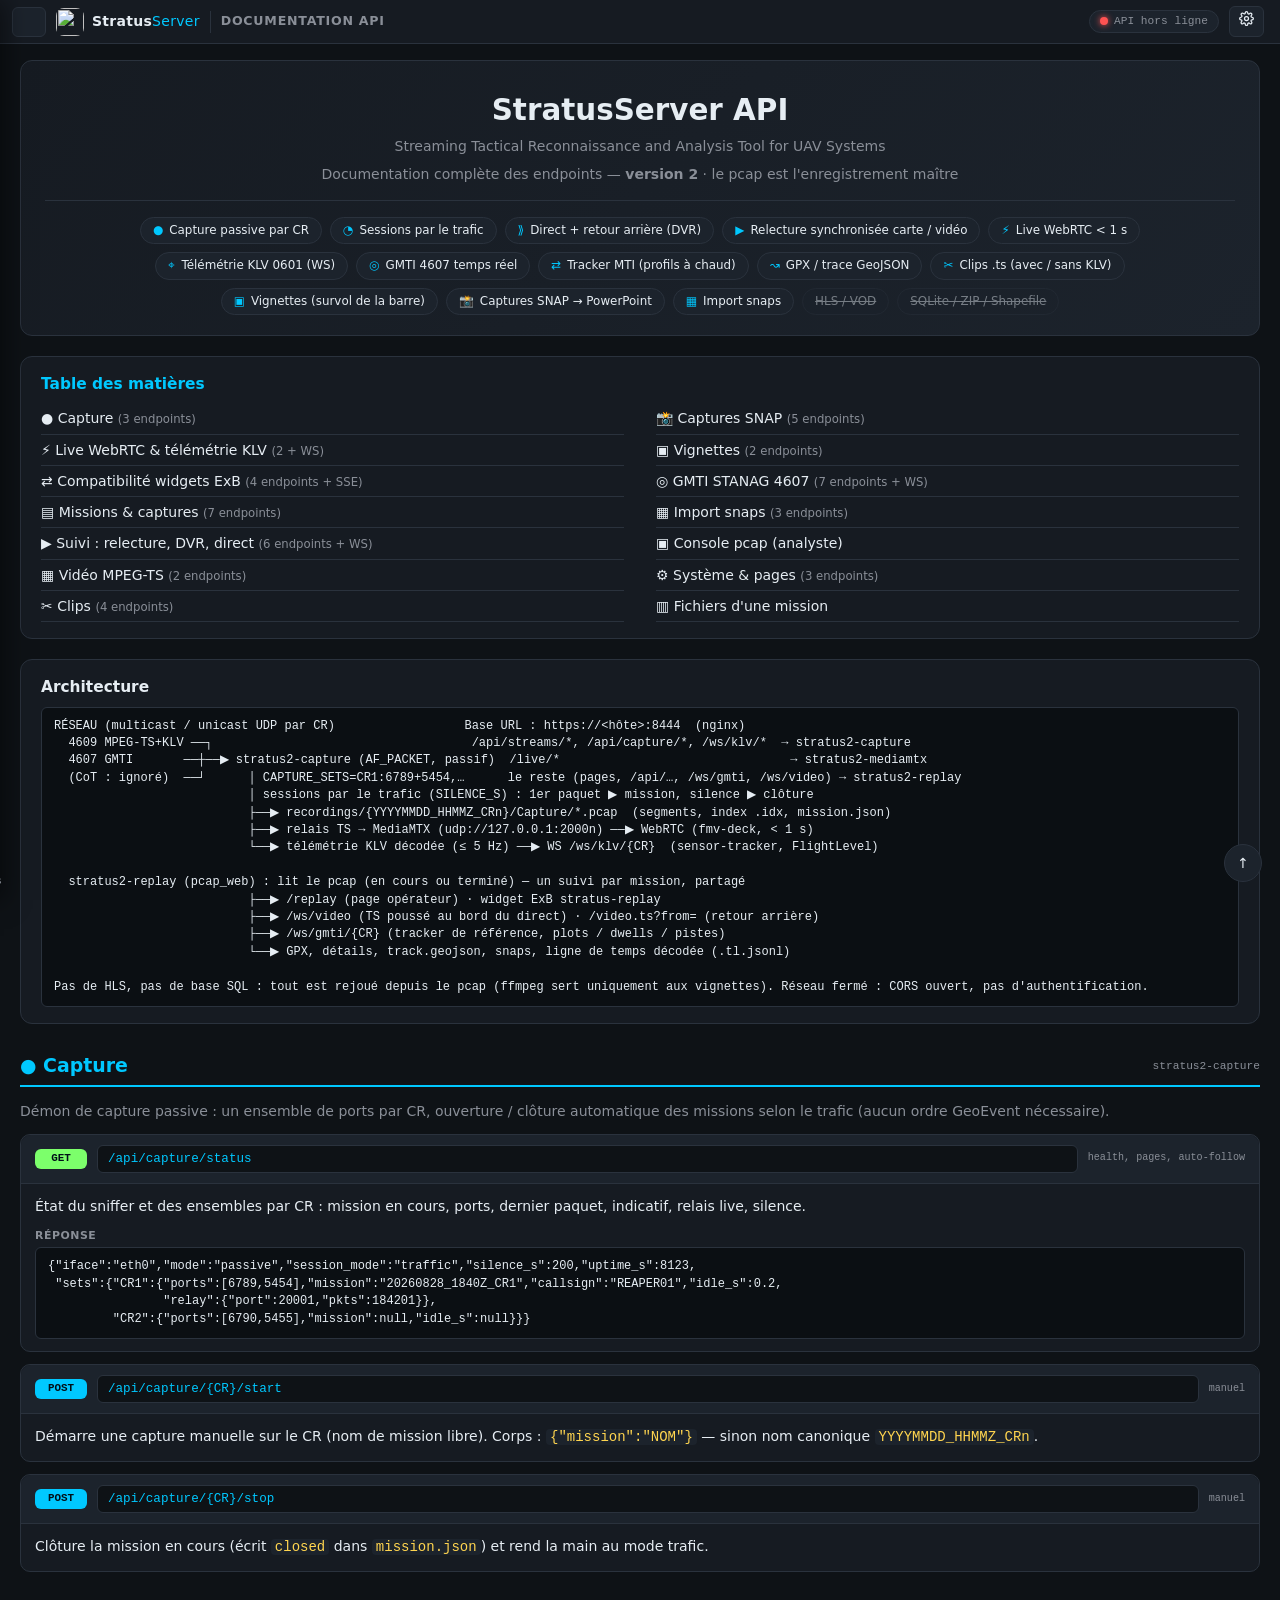
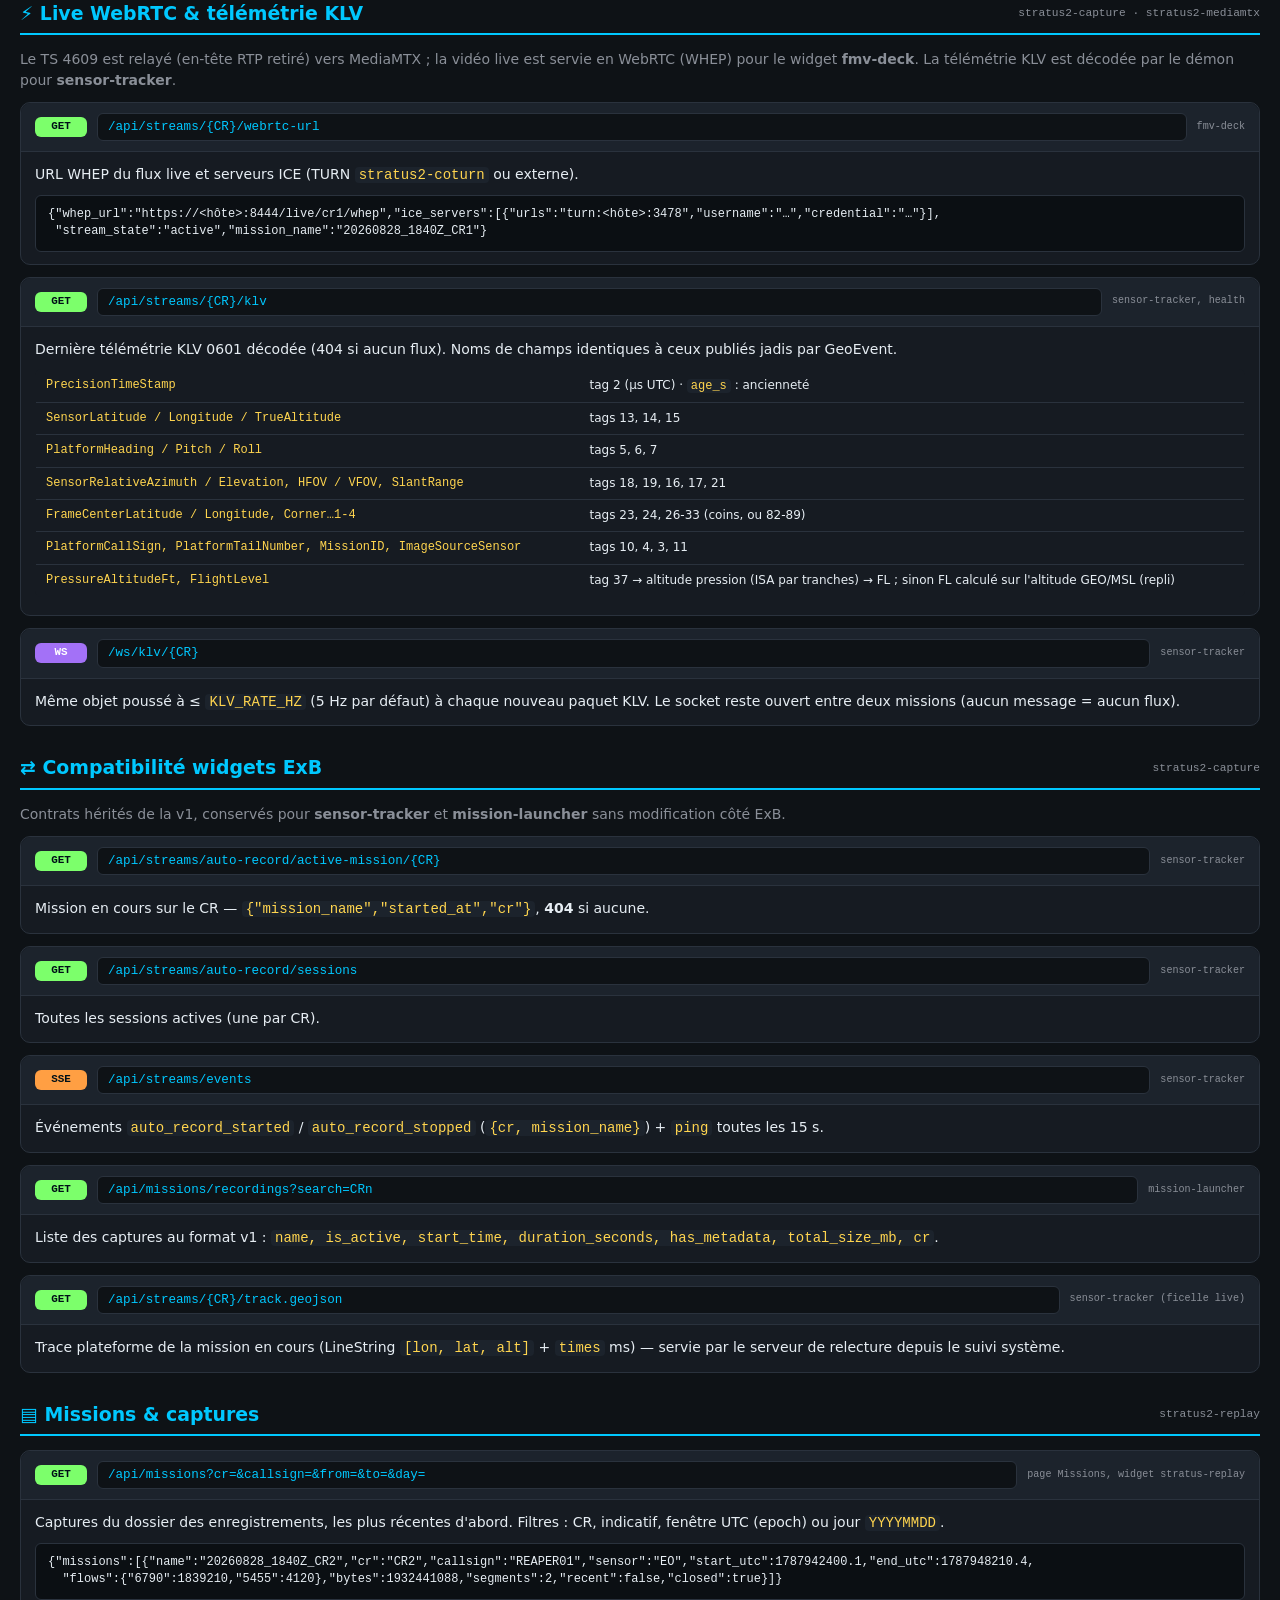
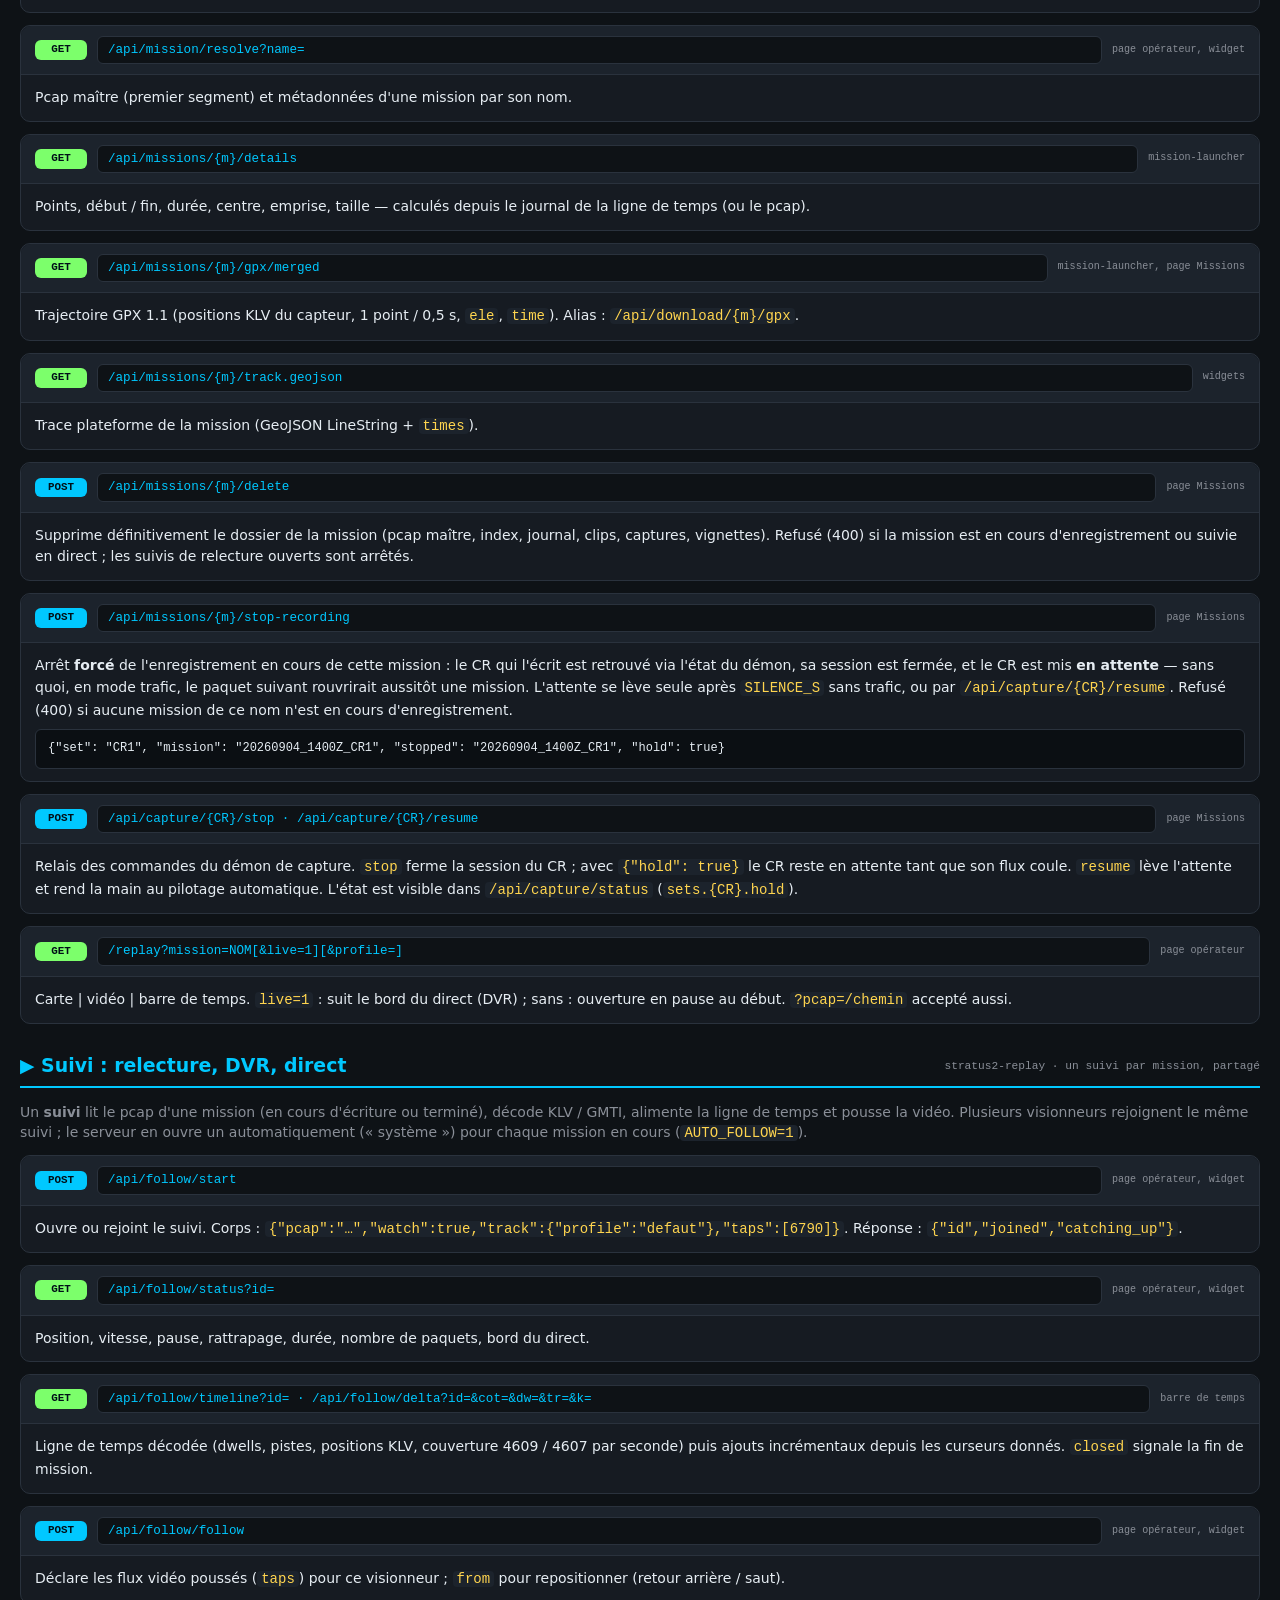
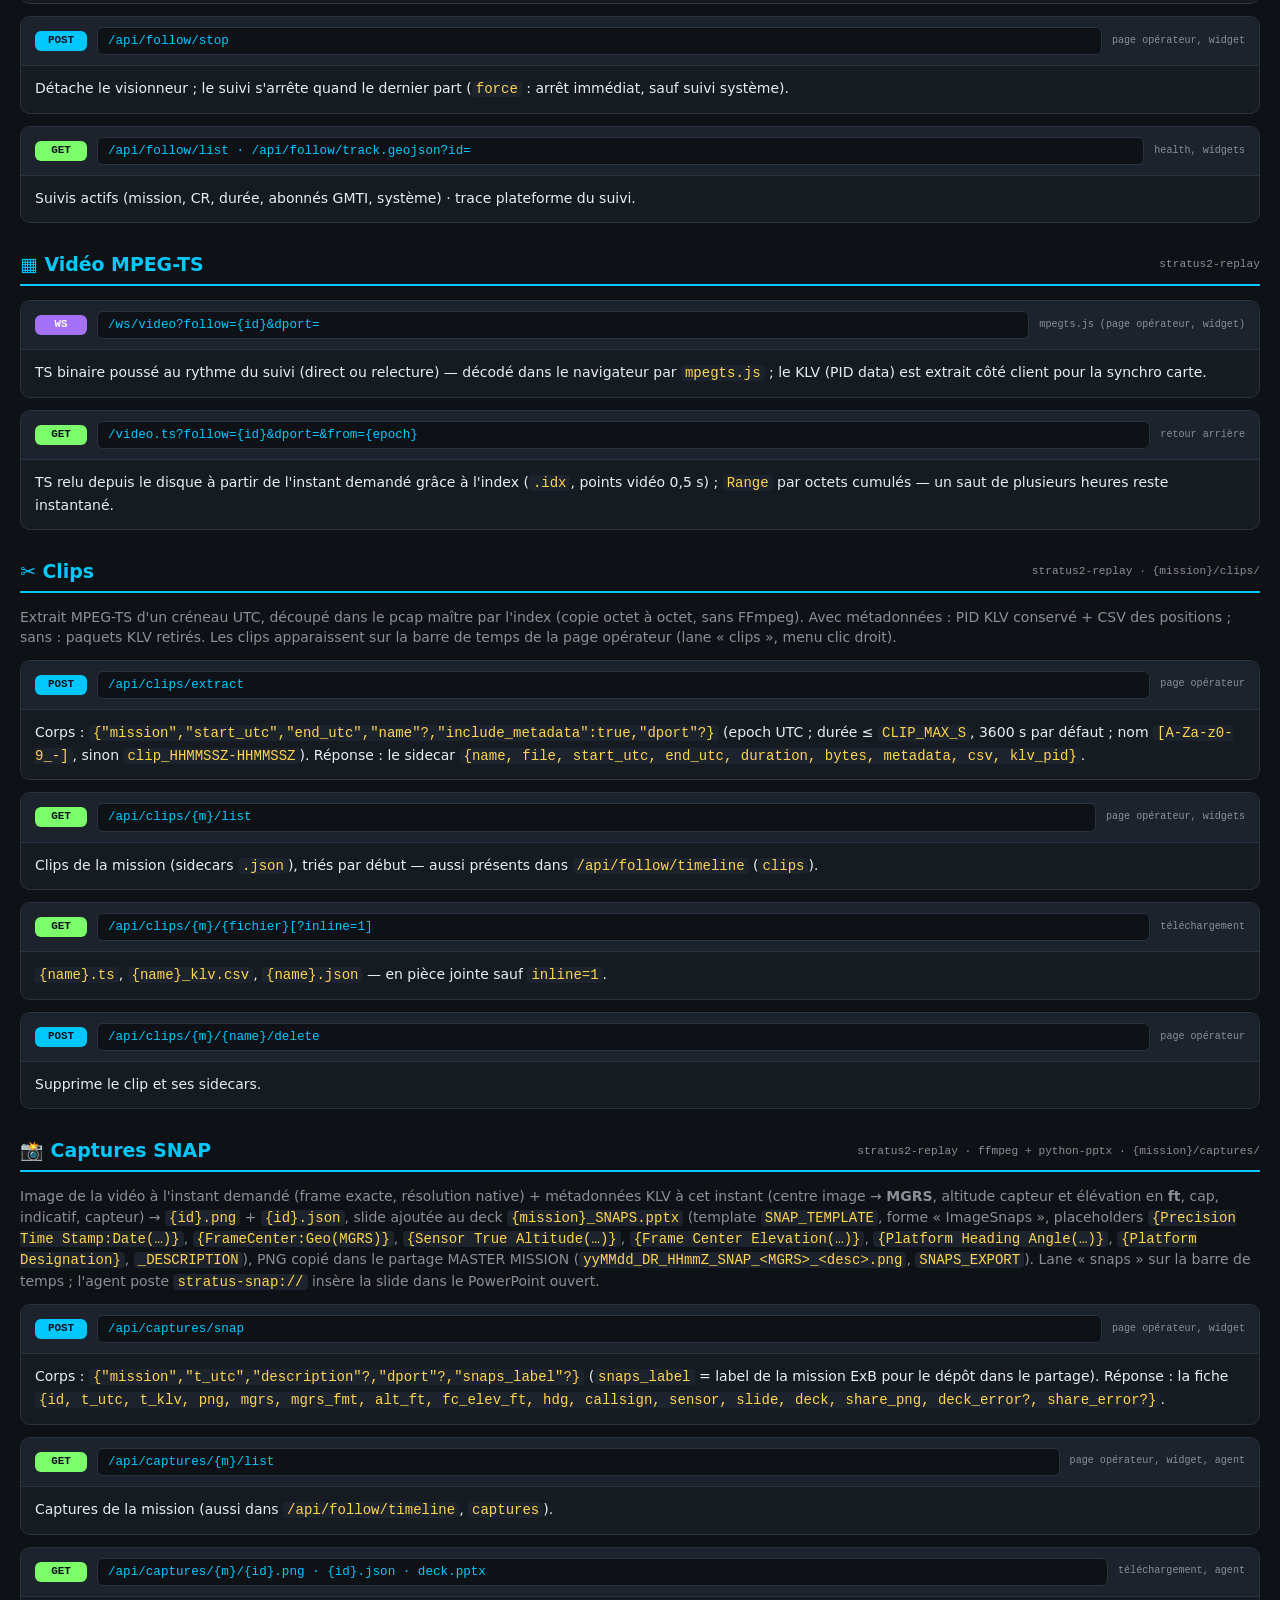
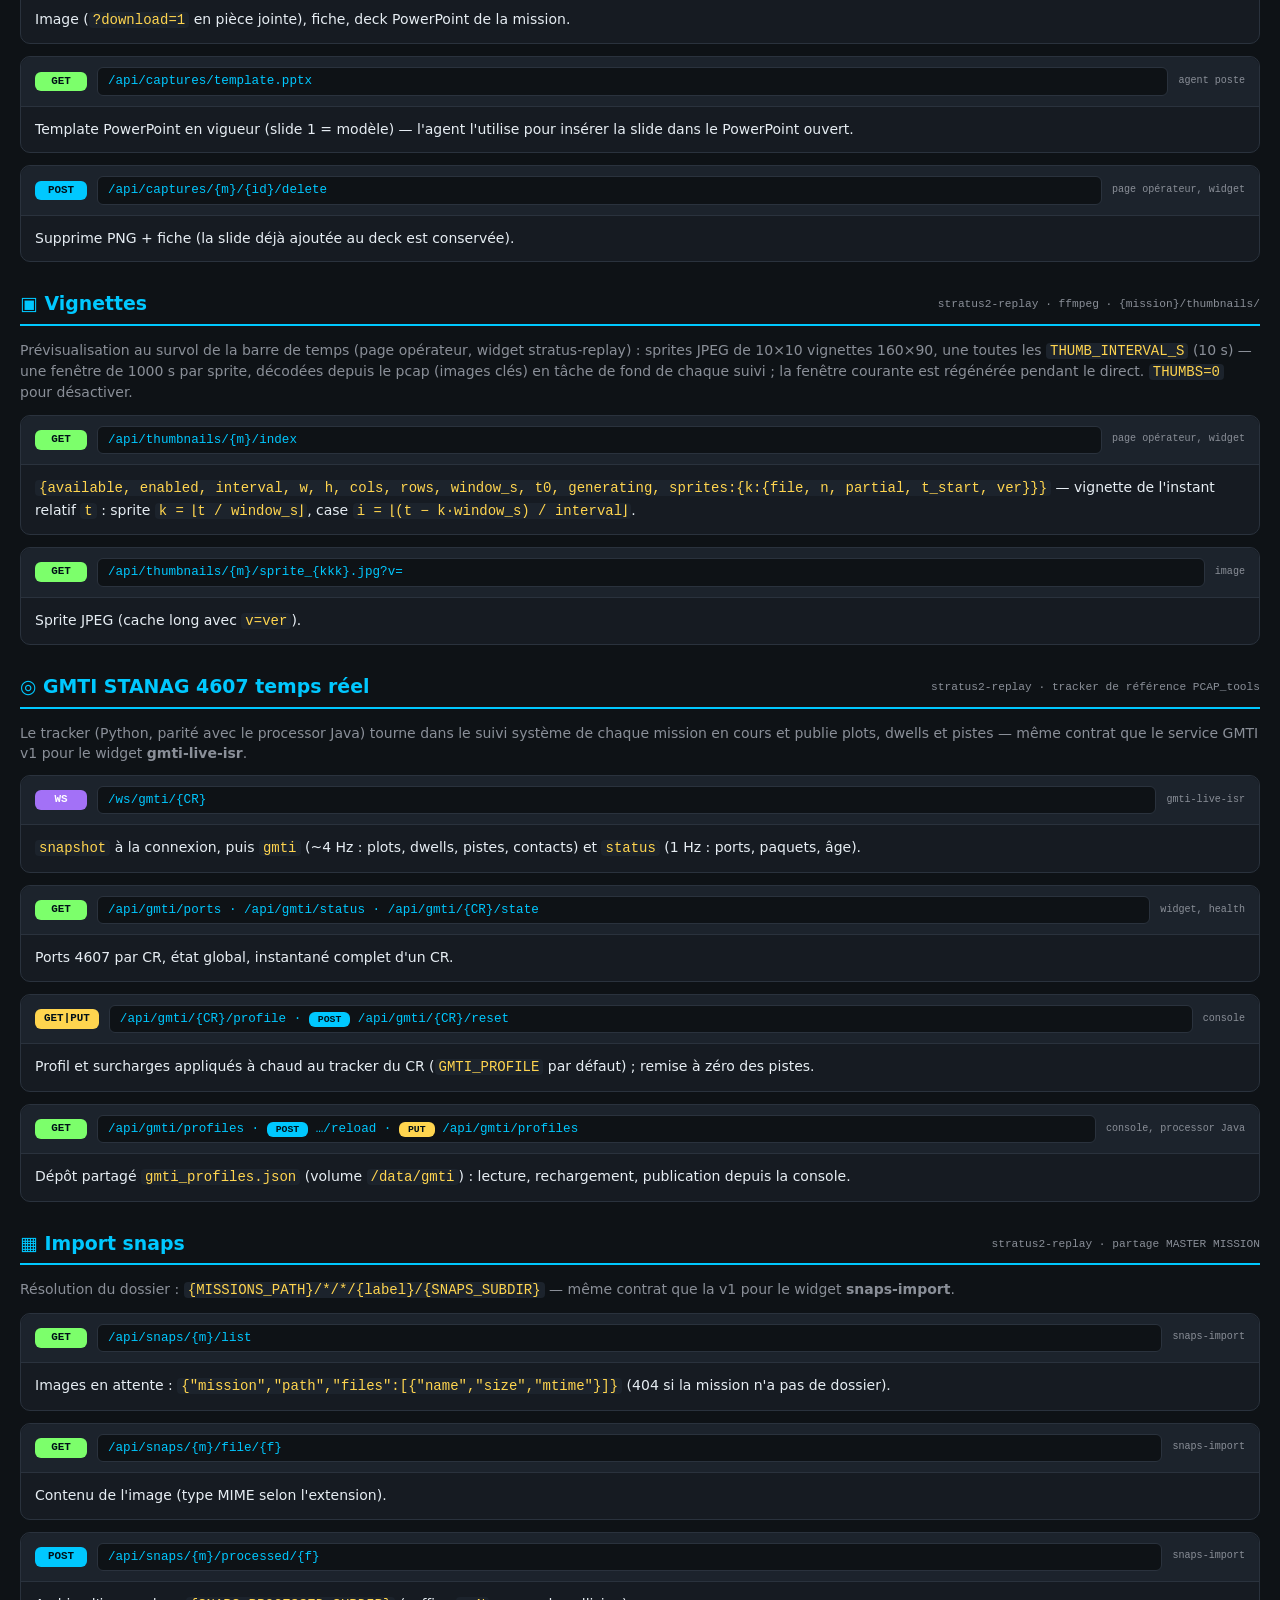
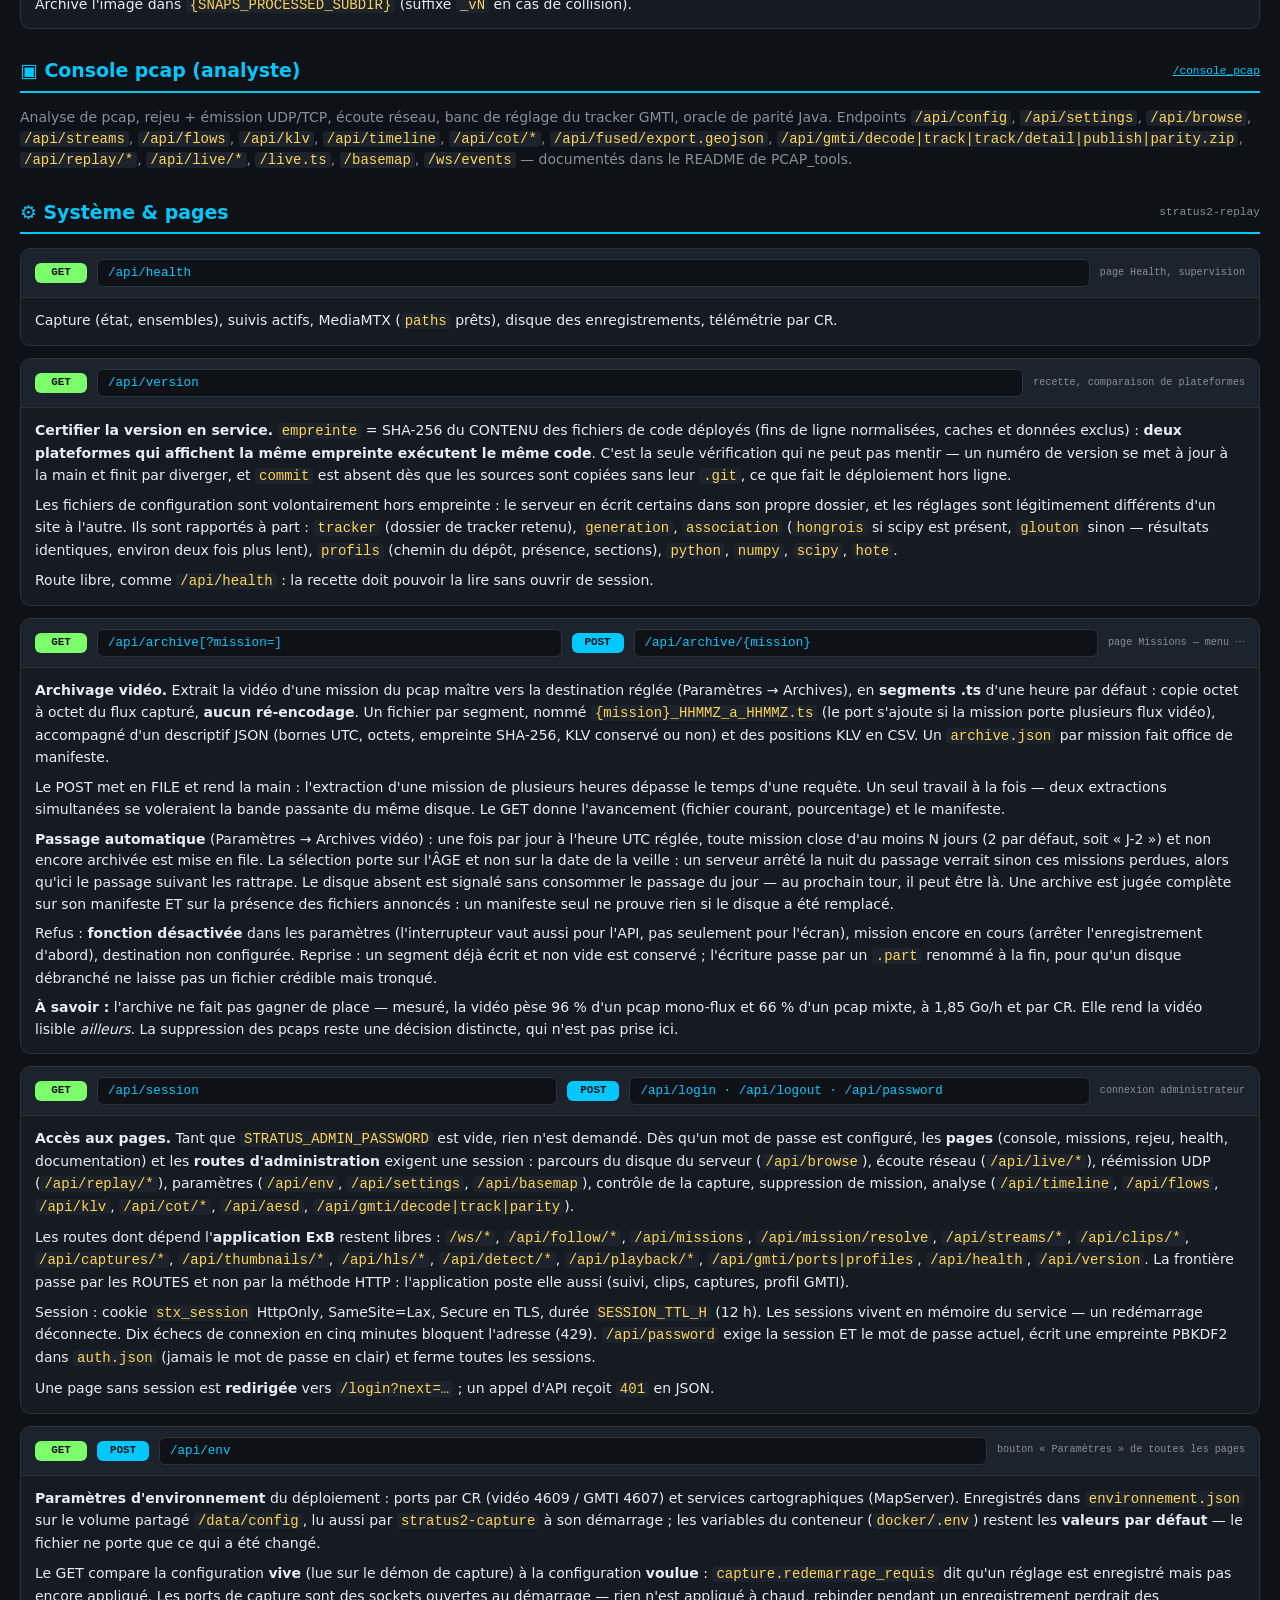
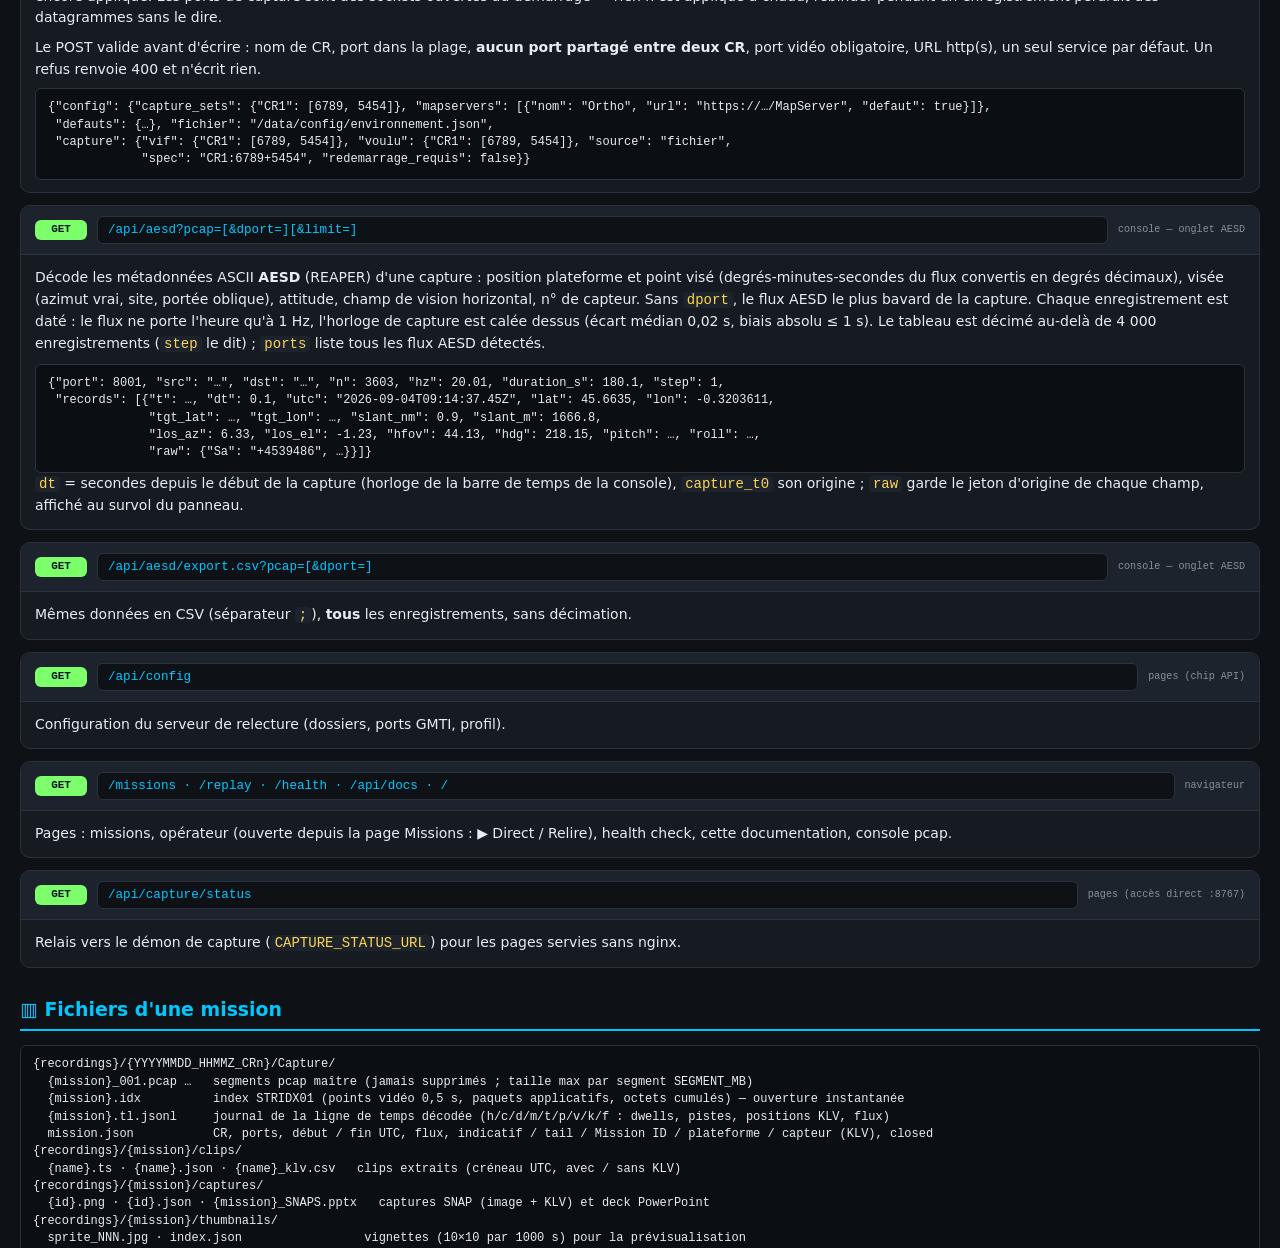
==== commit 9bb0f86a: "GET /api/version : certifier la version en service sur chaque plateforme Rien n'exposait la version " ====
--- a/pcap_web/static/apidocs.html
+++ b/pcap_web/static/apidocs.html
@@ -290,6 +290,10 @@
     <h2>⚙ Système &amp; pages <small>stratus2-replay</small></h2>
     <div class="ep"><div class="ep-head"><span class="m get">GET</span><span class="ep-path">/api/health</span><span class="ep-who">page Health, supervision</span></div>
       <div class="ep-body"><p>Capture (état, ensembles), suivis actifs, MediaMTX (<code>paths</code> prêts), disque des enregistrements, télémétrie par CR.</p></div></div>
+    <div class="ep"><div class="ep-head"><span class="m get">GET</span><span class="ep-path">/api/version</span><span class="ep-who">recette, comparaison de plateformes</span></div>
+      <div class="ep-body"><p><b>Certifier la version en service.</b> <code>empreinte</code> = SHA-256 du CONTENU des fichiers de code déployés (fins de ligne normalisées, caches et données exclus) : <b>deux plateformes qui affichent la même empreinte exécutent le même code</b>. C'est la seule vérification qui ne peut pas mentir — un numéro de version se met à jour à la main et finit par diverger, et <code>commit</code> est absent dès que les sources sont copiées sans leur <code>.git</code>, ce que fait le déploiement hors ligne.</p>
+      <p>Les fichiers de configuration sont volontairement hors empreinte : le serveur en écrit certains dans son propre dossier, et les réglages sont légitimement différents d'un site à l'autre. Ils sont rapportés à part : <code>tracker</code> (dossier de tracker retenu), <code>generation</code>, <code>association</code> (<code>hongrois</code> si scipy est présent, <code>glouton</code> sinon — résultats identiques, environ deux fois plus lent), <code>profils</code> (chemin du dépôt, présence, sections), <code>python</code>, <code>numpy</code>, <code>scipy</code>, <code>hote</code>.</p>
+      <p>Route libre, comme <code>/api/health</code> : la recette doit pouvoir la lire sans ouvrir de session.</p></div></div>
     <div class="ep"><div class="ep-head"><span class="m get">GET</span><span class="ep-path">/api/archive[?mission=]</span><span class="m post">POST</span><span class="ep-path">/api/archive/{mission}</span><span class="ep-who">page Missions — menu ⋯</span></div>
       <div class="ep-body"><p><b>Archivage vidéo.</b> Extrait la vidéo d'une mission du pcap maître vers la destination réglée (Paramètres → Archives), en <b>segments .ts</b> d'une heure par défaut : copie octet à octet du flux capturé, <b>aucun ré-encodage</b>. Un fichier par segment, nommé <code>{mission}_HHMMZ_a_HHMMZ.ts</code> (le port s'ajoute si la mission porte plusieurs flux vidéo), accompagné d'un descriptif JSON (bornes UTC, octets, empreinte SHA-256, KLV conservé ou non) et des positions KLV en CSV. Un <code>archive.json</code> par mission fait office de manifeste.</p>
       <p>Le POST met en FILE et rend la main : l'extraction d'une mission de plusieurs heures dépasse le temps d'une requête. Un seul travail à la fois — deux extractions simultanées se voleraient la bande passante du même disque. Le GET donne l'avancement (fichier courant, pourcentage) et le manifeste.</p>
@@ -298,7 +302,7 @@
       <p><b>À savoir :</b> l'archive ne fait pas gagner de place — mesuré, la vidéo pèse 96 % d'un pcap mono-flux et 66 % d'un pcap mixte, à 1,85 Go/h et par CR. Elle rend la vidéo lisible <i>ailleurs</i>. La suppression des pcaps reste une décision distincte, qui n'est pas prise ici.</p></div></div>
     <div class="ep"><div class="ep-head"><span class="m get">GET</span><span class="ep-path">/api/session</span><span class="m post">POST</span><span class="ep-path">/api/login · /api/logout · /api/password</span><span class="ep-who">connexion administrateur</span></div>
       <div class="ep-body"><p><b>Accès aux pages.</b> Tant que <code>STRATUS_ADMIN_PASSWORD</code> est vide, rien n'est demandé. Dès qu'un mot de passe est configuré, les <b>pages</b> (console, missions, rejeu, health, documentation) et les <b>routes d'administration</b> exigent une session : parcours du disque du serveur (<code>/api/browse</code>), écoute réseau (<code>/api/live/*</code>), réémission UDP (<code>/api/replay/*</code>), paramètres (<code>/api/env</code>, <code>/api/settings</code>, <code>/api/basemap</code>), contrôle de la capture, suppression de mission, analyse (<code>/api/timeline</code>, <code>/api/flows</code>, <code>/api/klv</code>, <code>/api/cot/*</code>, <code>/api/aesd</code>, <code>/api/gmti/decode|track|parity</code>).</p>
-      <p>Les routes dont dépend l'<b>application ExB</b> restent libres : <code>/ws/*</code>, <code>/api/follow/*</code>, <code>/api/missions</code>, <code>/api/mission/resolve</code>, <code>/api/streams/*</code>, <code>/api/clips/*</code>, <code>/api/captures/*</code>, <code>/api/thumbnails/*</code>, <code>/api/hls/*</code>, <code>/api/detect/*</code>, <code>/api/playback/*</code>, <code>/api/gmti/ports|profiles</code>, <code>/api/health</code>. La frontière passe par les ROUTES et non par la méthode HTTP : l'application poste elle aussi (suivi, clips, captures, profil GMTI).</p>
+      <p>Les routes dont dépend l'<b>application ExB</b> restent libres : <code>/ws/*</code>, <code>/api/follow/*</code>, <code>/api/missions</code>, <code>/api/mission/resolve</code>, <code>/api/streams/*</code>, <code>/api/clips/*</code>, <code>/api/captures/*</code>, <code>/api/thumbnails/*</code>, <code>/api/hls/*</code>, <code>/api/detect/*</code>, <code>/api/playback/*</code>, <code>/api/gmti/ports|profiles</code>, <code>/api/health</code>, <code>/api/version</code>. La frontière passe par les ROUTES et non par la méthode HTTP : l'application poste elle aussi (suivi, clips, captures, profil GMTI).</p>
       <p>Session : cookie <code>stx_session</code> HttpOnly, SameSite=Lax, Secure en TLS, durée <code>SESSION_TTL_H</code> (12 h). Les sessions vivent en mémoire du service — un redémarrage déconnecte. Dix échecs de connexion en cinq minutes bloquent l'adresse (429). <code>/api/password</code> exige la session ET le mot de passe actuel, écrit une empreinte PBKDF2 dans <code>auth.json</code> (jamais le mot de passe en clair) et ferme toutes les sessions.</p>
       <p>Une page sans session est <b>redirigée</b> vers <code>/login?next=…</code> ; un appel d'API reçoit <code>401</code> en JSON.</p></div></div>
     <div class="ep"><div class="ep-head"><span class="m get">GET</span><span class="m post">POST</span><span class="ep-path">/api/env</span><span class="ep-who">bouton « Paramètres » de toutes les pages</span></div>
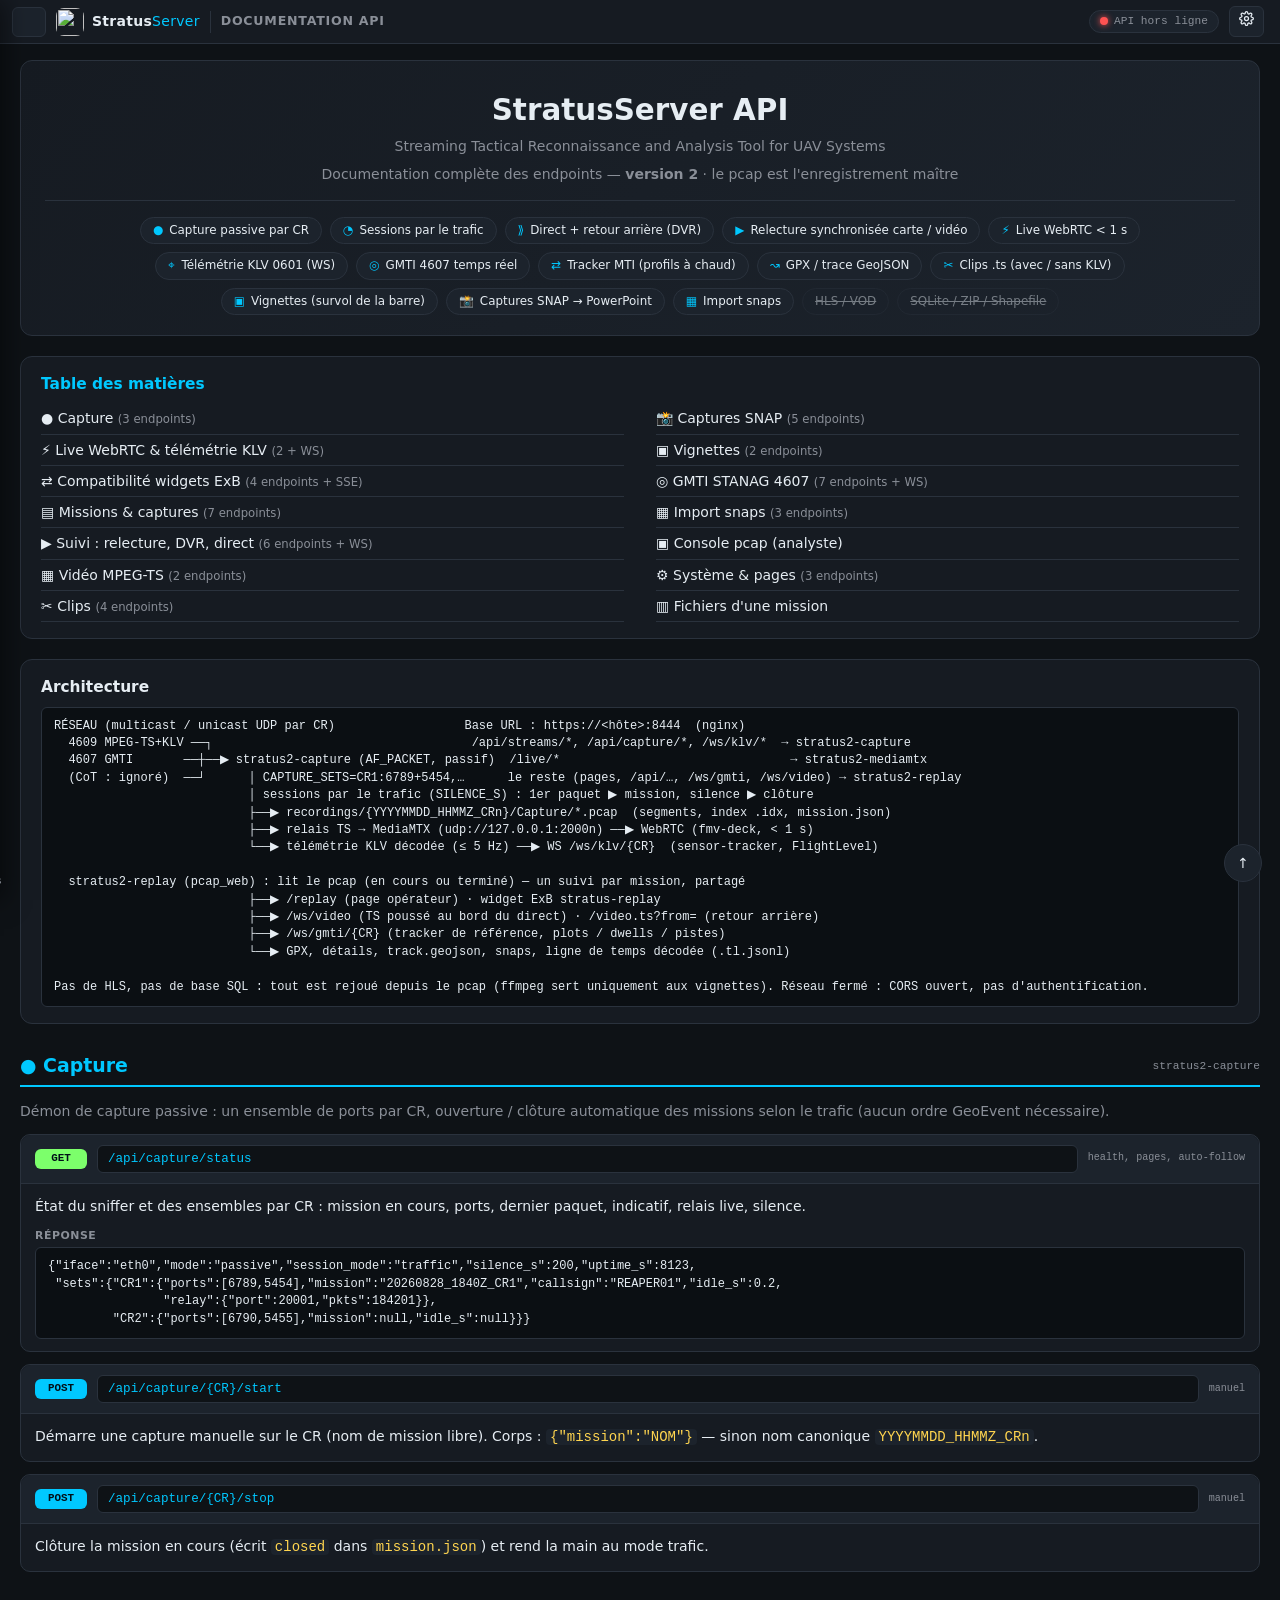
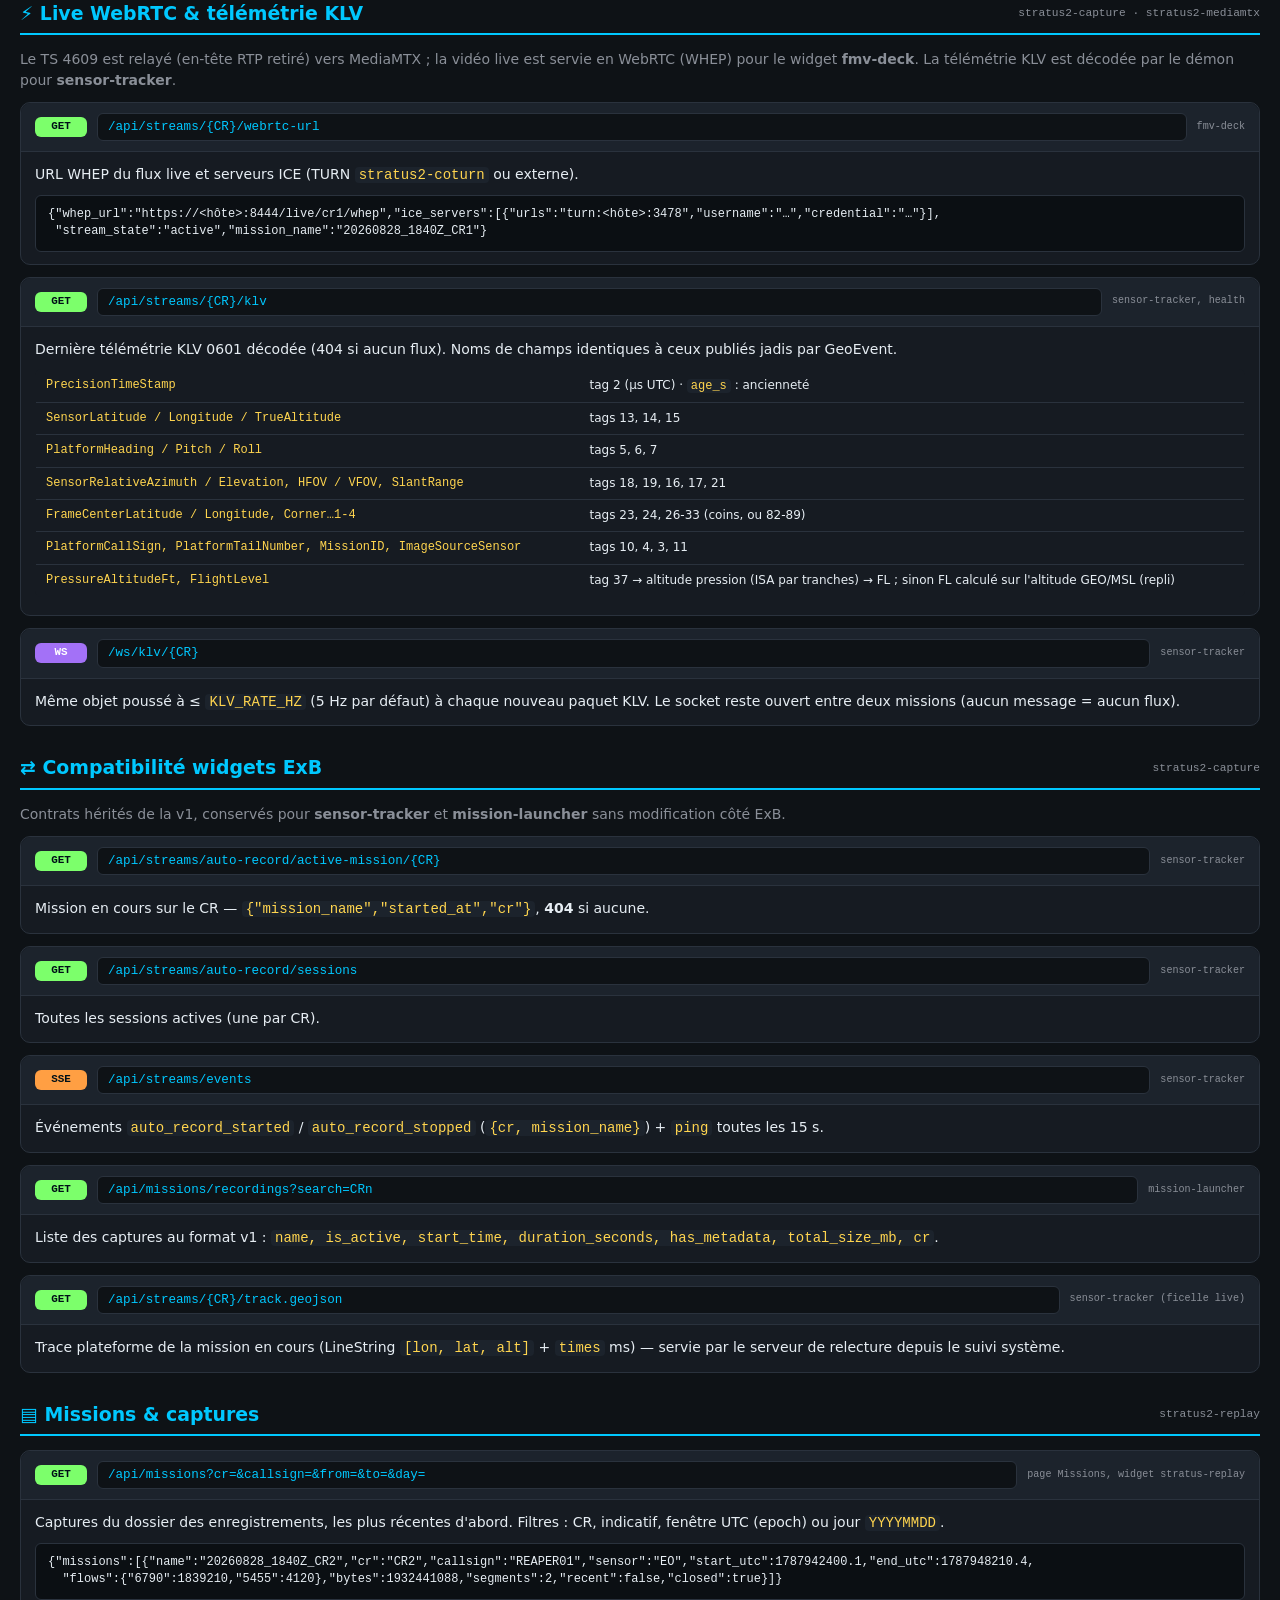
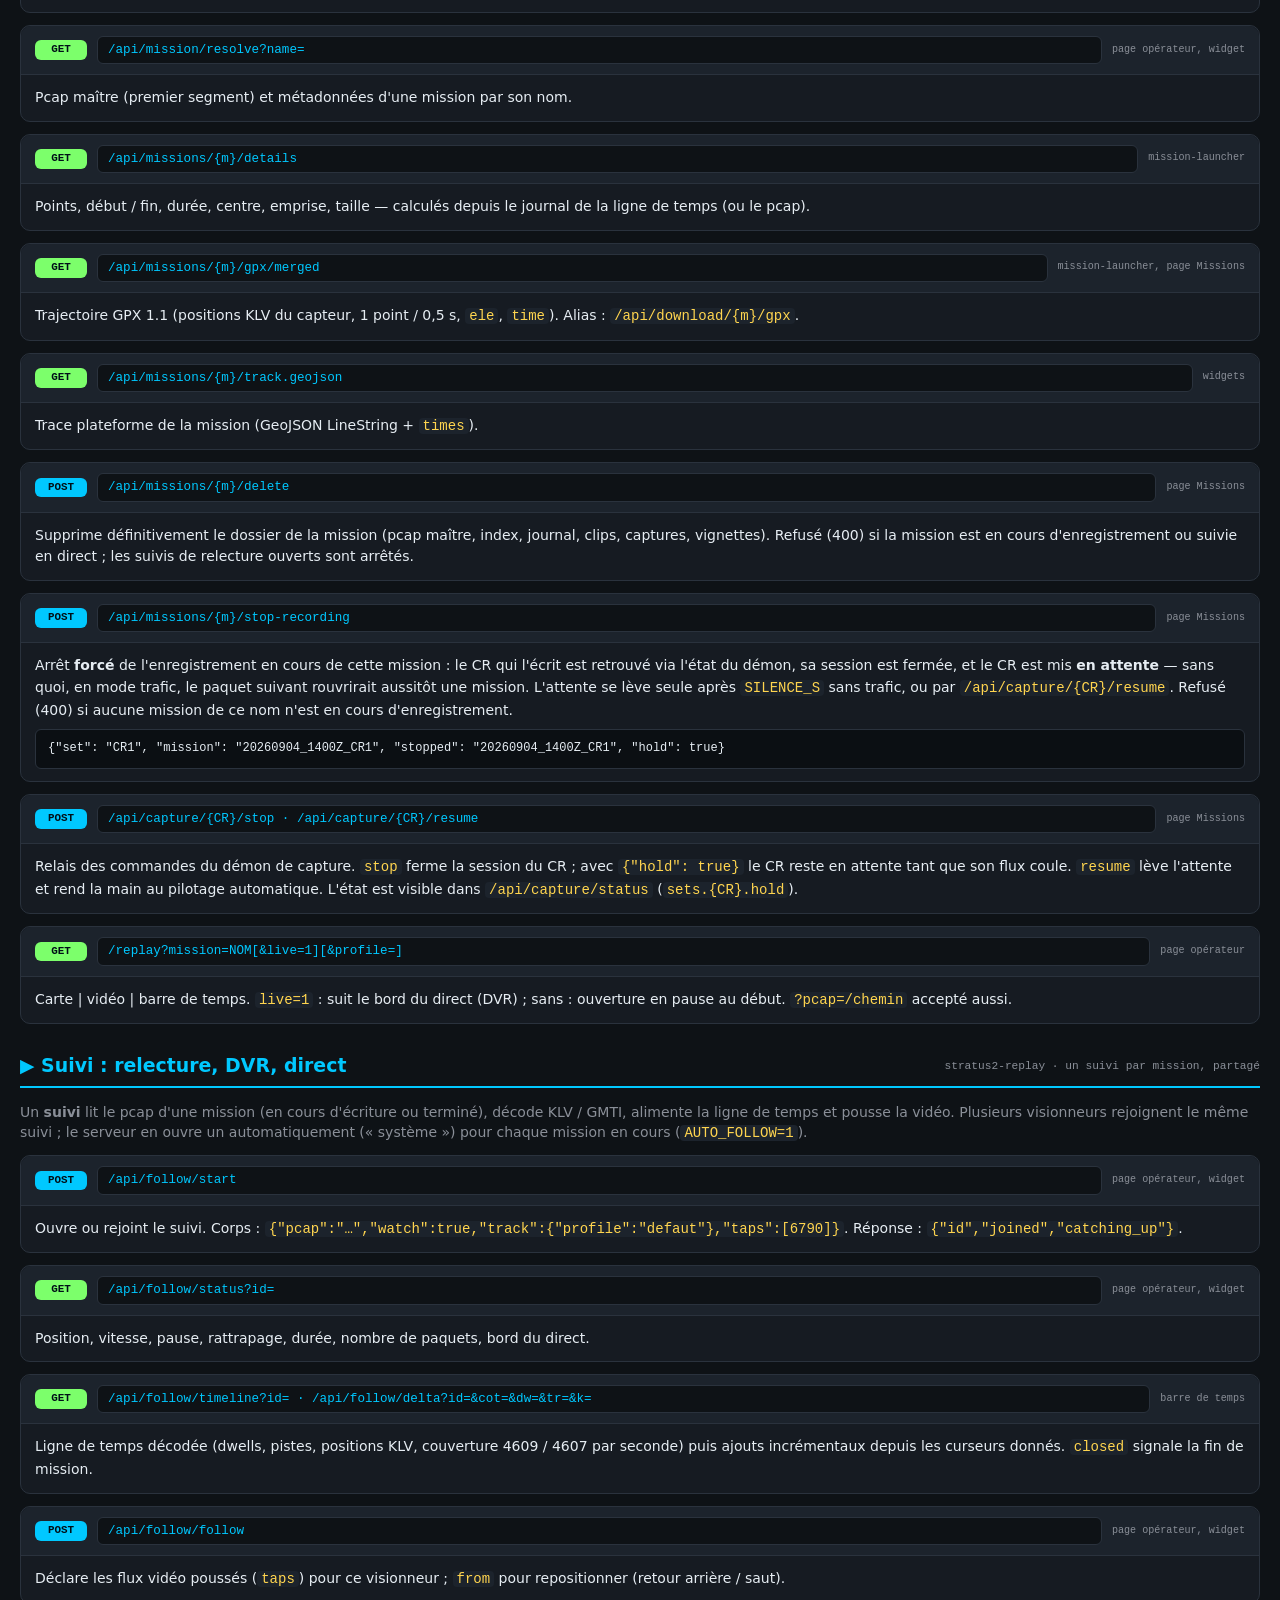
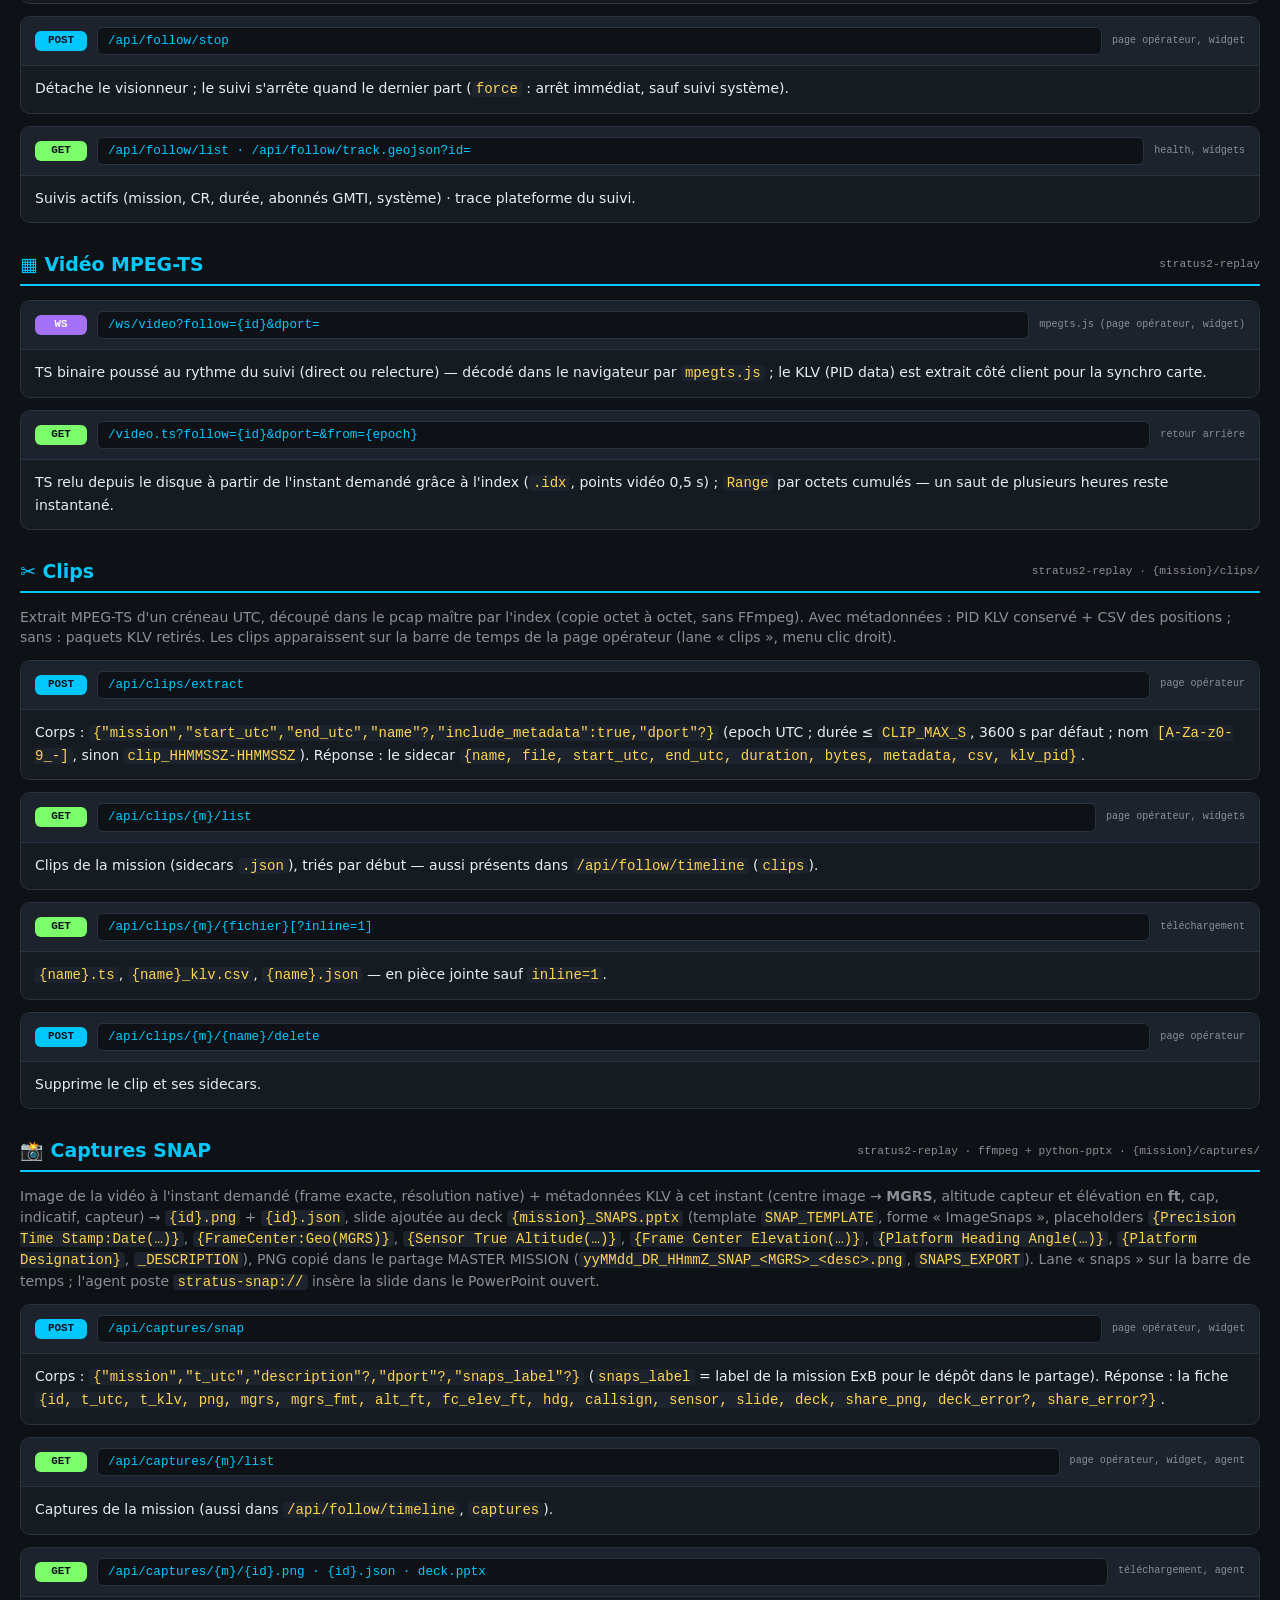
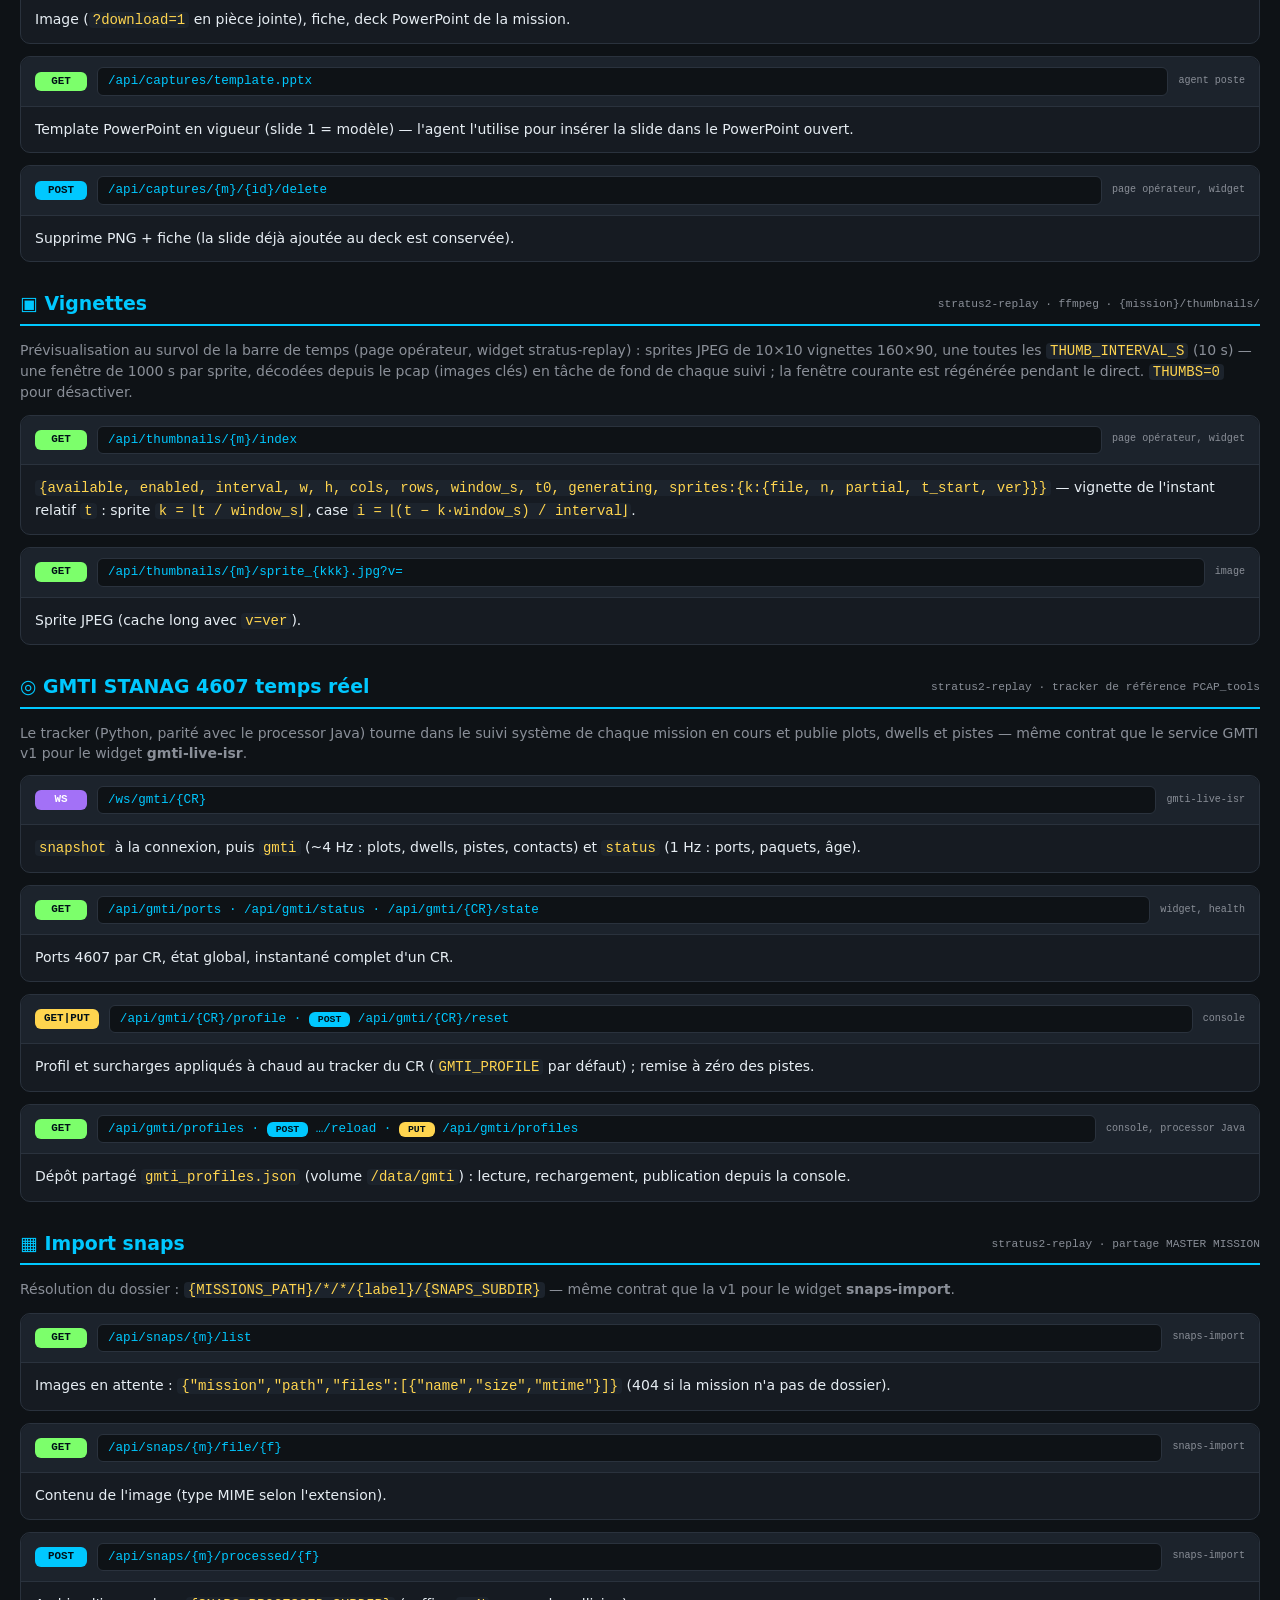
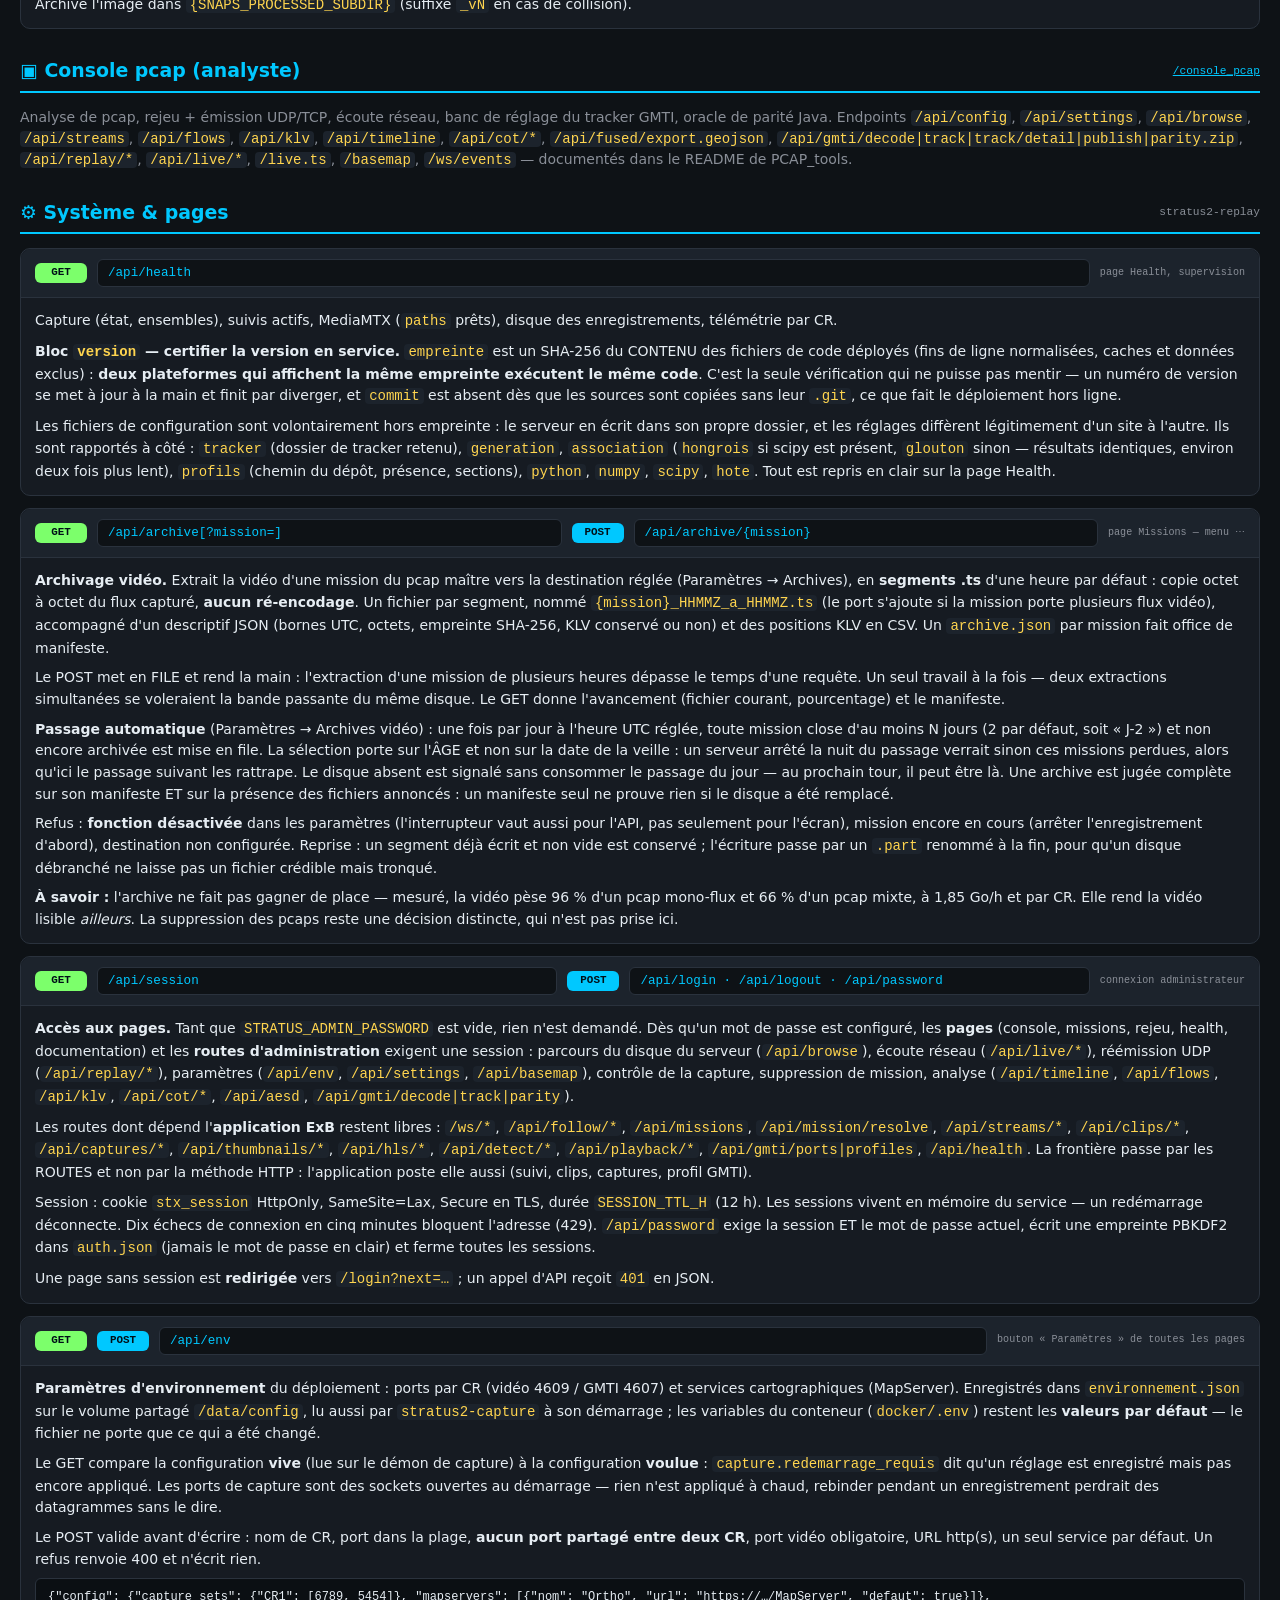
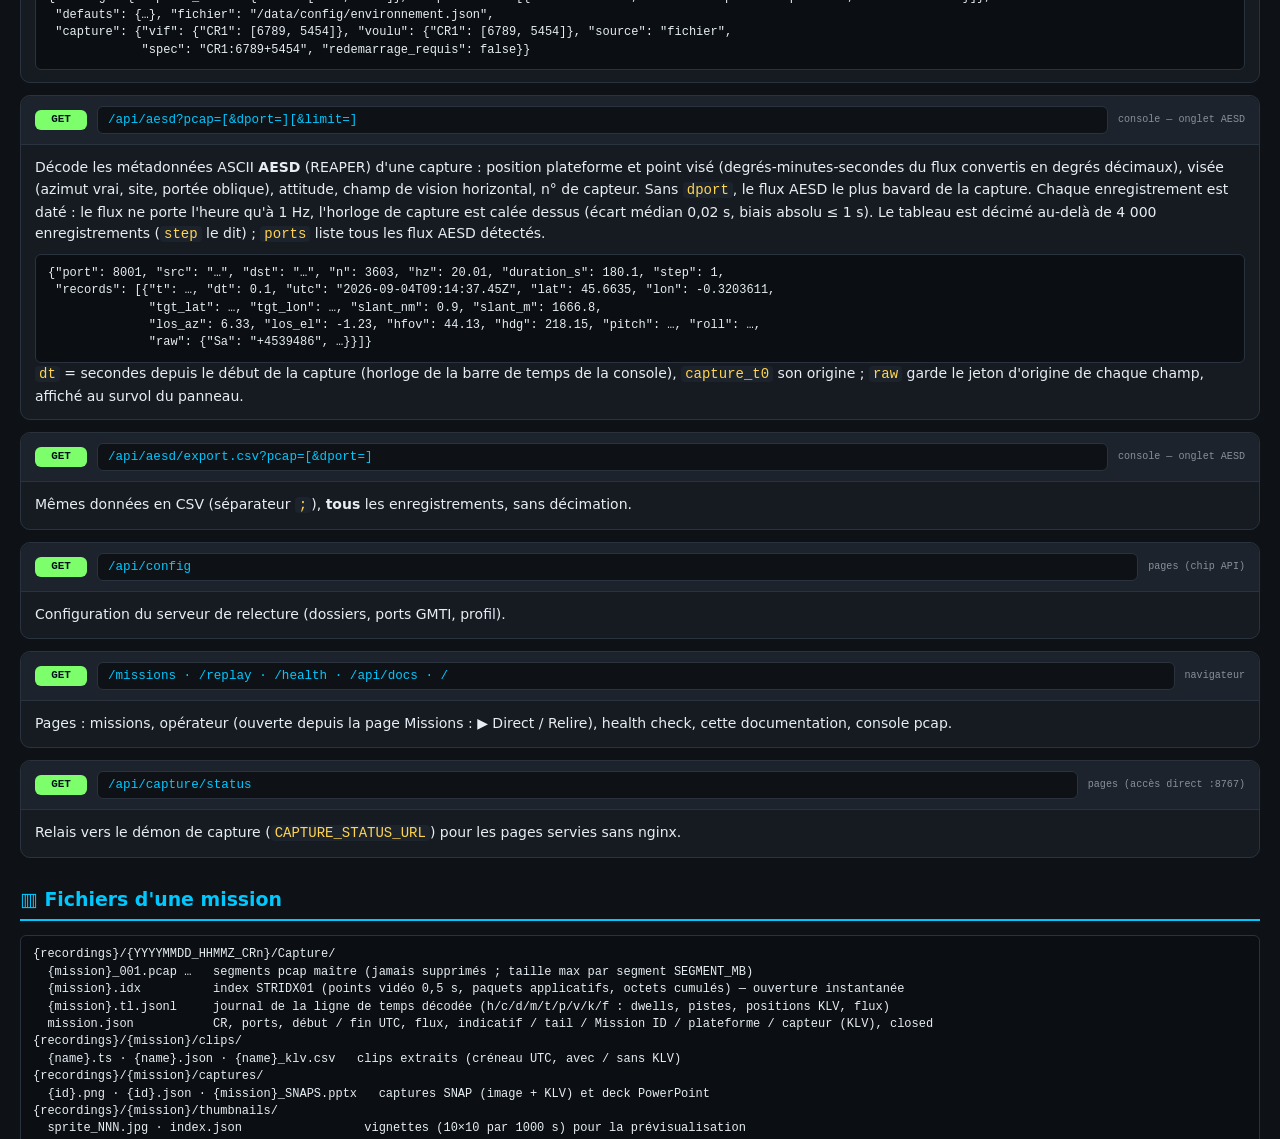
==== commit 72c384e2: "La version en service passe dans /api/health et s'affiche sur la page Health La route dédiée `/api/v" ====
--- a/pcap_web/static/apidocs.html
+++ b/pcap_web/static/apidocs.html
@@ -289,11 +289,9 @@
   <section class="doc-section" id="system">
     <h2>⚙ Système &amp; pages <small>stratus2-replay</small></h2>
     <div class="ep"><div class="ep-head"><span class="m get">GET</span><span class="ep-path">/api/health</span><span class="ep-who">page Health, supervision</span></div>
-      <div class="ep-body"><p>Capture (état, ensembles), suivis actifs, MediaMTX (<code>paths</code> prêts), disque des enregistrements, télémétrie par CR.</p></div></div>
-    <div class="ep"><div class="ep-head"><span class="m get">GET</span><span class="ep-path">/api/version</span><span class="ep-who">recette, comparaison de plateformes</span></div>
-      <div class="ep-body"><p><b>Certifier la version en service.</b> <code>empreinte</code> = SHA-256 du CONTENU des fichiers de code déployés (fins de ligne normalisées, caches et données exclus) : <b>deux plateformes qui affichent la même empreinte exécutent le même code</b>. C'est la seule vérification qui ne peut pas mentir — un numéro de version se met à jour à la main et finit par diverger, et <code>commit</code> est absent dès que les sources sont copiées sans leur <code>.git</code>, ce que fait le déploiement hors ligne.</p>
-      <p>Les fichiers de configuration sont volontairement hors empreinte : le serveur en écrit certains dans son propre dossier, et les réglages sont légitimement différents d'un site à l'autre. Ils sont rapportés à part : <code>tracker</code> (dossier de tracker retenu), <code>generation</code>, <code>association</code> (<code>hongrois</code> si scipy est présent, <code>glouton</code> sinon — résultats identiques, environ deux fois plus lent), <code>profils</code> (chemin du dépôt, présence, sections), <code>python</code>, <code>numpy</code>, <code>scipy</code>, <code>hote</code>.</p>
-      <p>Route libre, comme <code>/api/health</code> : la recette doit pouvoir la lire sans ouvrir de session.</p></div></div>
+      <div class="ep-body"><p>Capture (état, ensembles), suivis actifs, MediaMTX (<code>paths</code> prêts), disque des enregistrements, télémétrie par CR.</p>
+      <p><b>Bloc <code>version</code> — certifier la version en service.</b> <code>empreinte</code> est un SHA-256 du CONTENU des fichiers de code déployés (fins de ligne normalisées, caches et données exclus) : <b>deux plateformes qui affichent la même empreinte exécutent le même code</b>. C'est la seule vérification qui ne puisse pas mentir — un numéro de version se met à jour à la main et finit par diverger, et <code>commit</code> est absent dès que les sources sont copiées sans leur <code>.git</code>, ce que fait le déploiement hors ligne.</p>
+      <p>Les fichiers de configuration sont volontairement hors empreinte : le serveur en écrit dans son propre dossier, et les réglages diffèrent légitimement d'un site à l'autre. Ils sont rapportés à côté : <code>tracker</code> (dossier de tracker retenu), <code>generation</code>, <code>association</code> (<code>hongrois</code> si scipy est présent, <code>glouton</code> sinon — résultats identiques, environ deux fois plus lent), <code>profils</code> (chemin du dépôt, présence, sections), <code>python</code>, <code>numpy</code>, <code>scipy</code>, <code>hote</code>. Tout est repris en clair sur la page Health.</p></div></div>
     <div class="ep"><div class="ep-head"><span class="m get">GET</span><span class="ep-path">/api/archive[?mission=]</span><span class="m post">POST</span><span class="ep-path">/api/archive/{mission}</span><span class="ep-who">page Missions — menu ⋯</span></div>
       <div class="ep-body"><p><b>Archivage vidéo.</b> Extrait la vidéo d'une mission du pcap maître vers la destination réglée (Paramètres → Archives), en <b>segments .ts</b> d'une heure par défaut : copie octet à octet du flux capturé, <b>aucun ré-encodage</b>. Un fichier par segment, nommé <code>{mission}_HHMMZ_a_HHMMZ.ts</code> (le port s'ajoute si la mission porte plusieurs flux vidéo), accompagné d'un descriptif JSON (bornes UTC, octets, empreinte SHA-256, KLV conservé ou non) et des positions KLV en CSV. Un <code>archive.json</code> par mission fait office de manifeste.</p>
       <p>Le POST met en FILE et rend la main : l'extraction d'une mission de plusieurs heures dépasse le temps d'une requête. Un seul travail à la fois — deux extractions simultanées se voleraient la bande passante du même disque. Le GET donne l'avancement (fichier courant, pourcentage) et le manifeste.</p>
@@ -302,7 +300,7 @@
       <p><b>À savoir :</b> l'archive ne fait pas gagner de place — mesuré, la vidéo pèse 96 % d'un pcap mono-flux et 66 % d'un pcap mixte, à 1,85 Go/h et par CR. Elle rend la vidéo lisible <i>ailleurs</i>. La suppression des pcaps reste une décision distincte, qui n'est pas prise ici.</p></div></div>
     <div class="ep"><div class="ep-head"><span class="m get">GET</span><span class="ep-path">/api/session</span><span class="m post">POST</span><span class="ep-path">/api/login · /api/logout · /api/password</span><span class="ep-who">connexion administrateur</span></div>
       <div class="ep-body"><p><b>Accès aux pages.</b> Tant que <code>STRATUS_ADMIN_PASSWORD</code> est vide, rien n'est demandé. Dès qu'un mot de passe est configuré, les <b>pages</b> (console, missions, rejeu, health, documentation) et les <b>routes d'administration</b> exigent une session : parcours du disque du serveur (<code>/api/browse</code>), écoute réseau (<code>/api/live/*</code>), réémission UDP (<code>/api/replay/*</code>), paramètres (<code>/api/env</code>, <code>/api/settings</code>, <code>/api/basemap</code>), contrôle de la capture, suppression de mission, analyse (<code>/api/timeline</code>, <code>/api/flows</code>, <code>/api/klv</code>, <code>/api/cot/*</code>, <code>/api/aesd</code>, <code>/api/gmti/decode|track|parity</code>).</p>
-      <p>Les routes dont dépend l'<b>application ExB</b> restent libres : <code>/ws/*</code>, <code>/api/follow/*</code>, <code>/api/missions</code>, <code>/api/mission/resolve</code>, <code>/api/streams/*</code>, <code>/api/clips/*</code>, <code>/api/captures/*</code>, <code>/api/thumbnails/*</code>, <code>/api/hls/*</code>, <code>/api/detect/*</code>, <code>/api/playback/*</code>, <code>/api/gmti/ports|profiles</code>, <code>/api/health</code>, <code>/api/version</code>. La frontière passe par les ROUTES et non par la méthode HTTP : l'application poste elle aussi (suivi, clips, captures, profil GMTI).</p>
+      <p>Les routes dont dépend l'<b>application ExB</b> restent libres : <code>/ws/*</code>, <code>/api/follow/*</code>, <code>/api/missions</code>, <code>/api/mission/resolve</code>, <code>/api/streams/*</code>, <code>/api/clips/*</code>, <code>/api/captures/*</code>, <code>/api/thumbnails/*</code>, <code>/api/hls/*</code>, <code>/api/detect/*</code>, <code>/api/playback/*</code>, <code>/api/gmti/ports|profiles</code>, <code>/api/health</code>. La frontière passe par les ROUTES et non par la méthode HTTP : l'application poste elle aussi (suivi, clips, captures, profil GMTI).</p>
       <p>Session : cookie <code>stx_session</code> HttpOnly, SameSite=Lax, Secure en TLS, durée <code>SESSION_TTL_H</code> (12 h). Les sessions vivent en mémoire du service — un redémarrage déconnecte. Dix échecs de connexion en cinq minutes bloquent l'adresse (429). <code>/api/password</code> exige la session ET le mot de passe actuel, écrit une empreinte PBKDF2 dans <code>auth.json</code> (jamais le mot de passe en clair) et ferme toutes les sessions.</p>
       <p>Une page sans session est <b>redirigée</b> vers <code>/login?next=…</code> ; un appel d'API reçoit <code>401</code> en JSON.</p></div></div>
     <div class="ep"><div class="ep-head"><span class="m get">GET</span><span class="m post">POST</span><span class="ep-path">/api/env</span><span class="ep-who">bouton « Paramètres » de toutes les pages</span></div>
